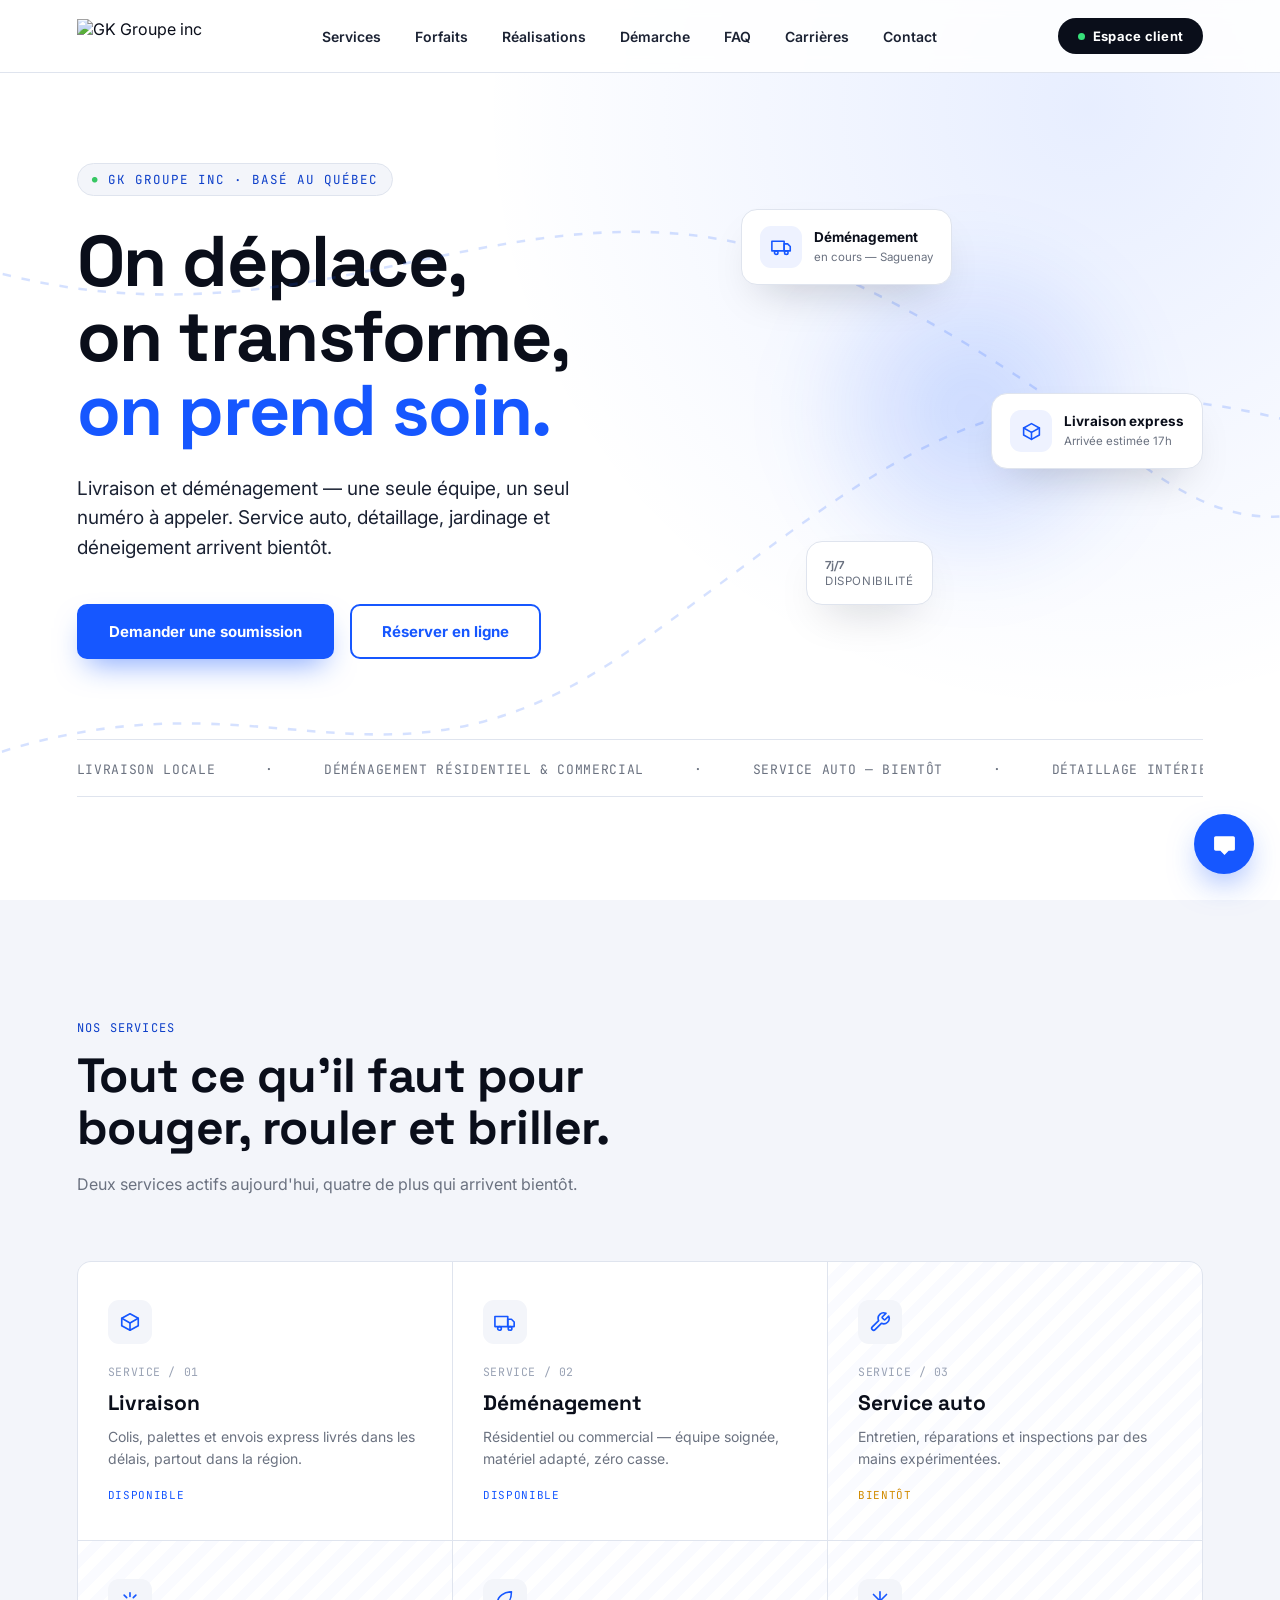
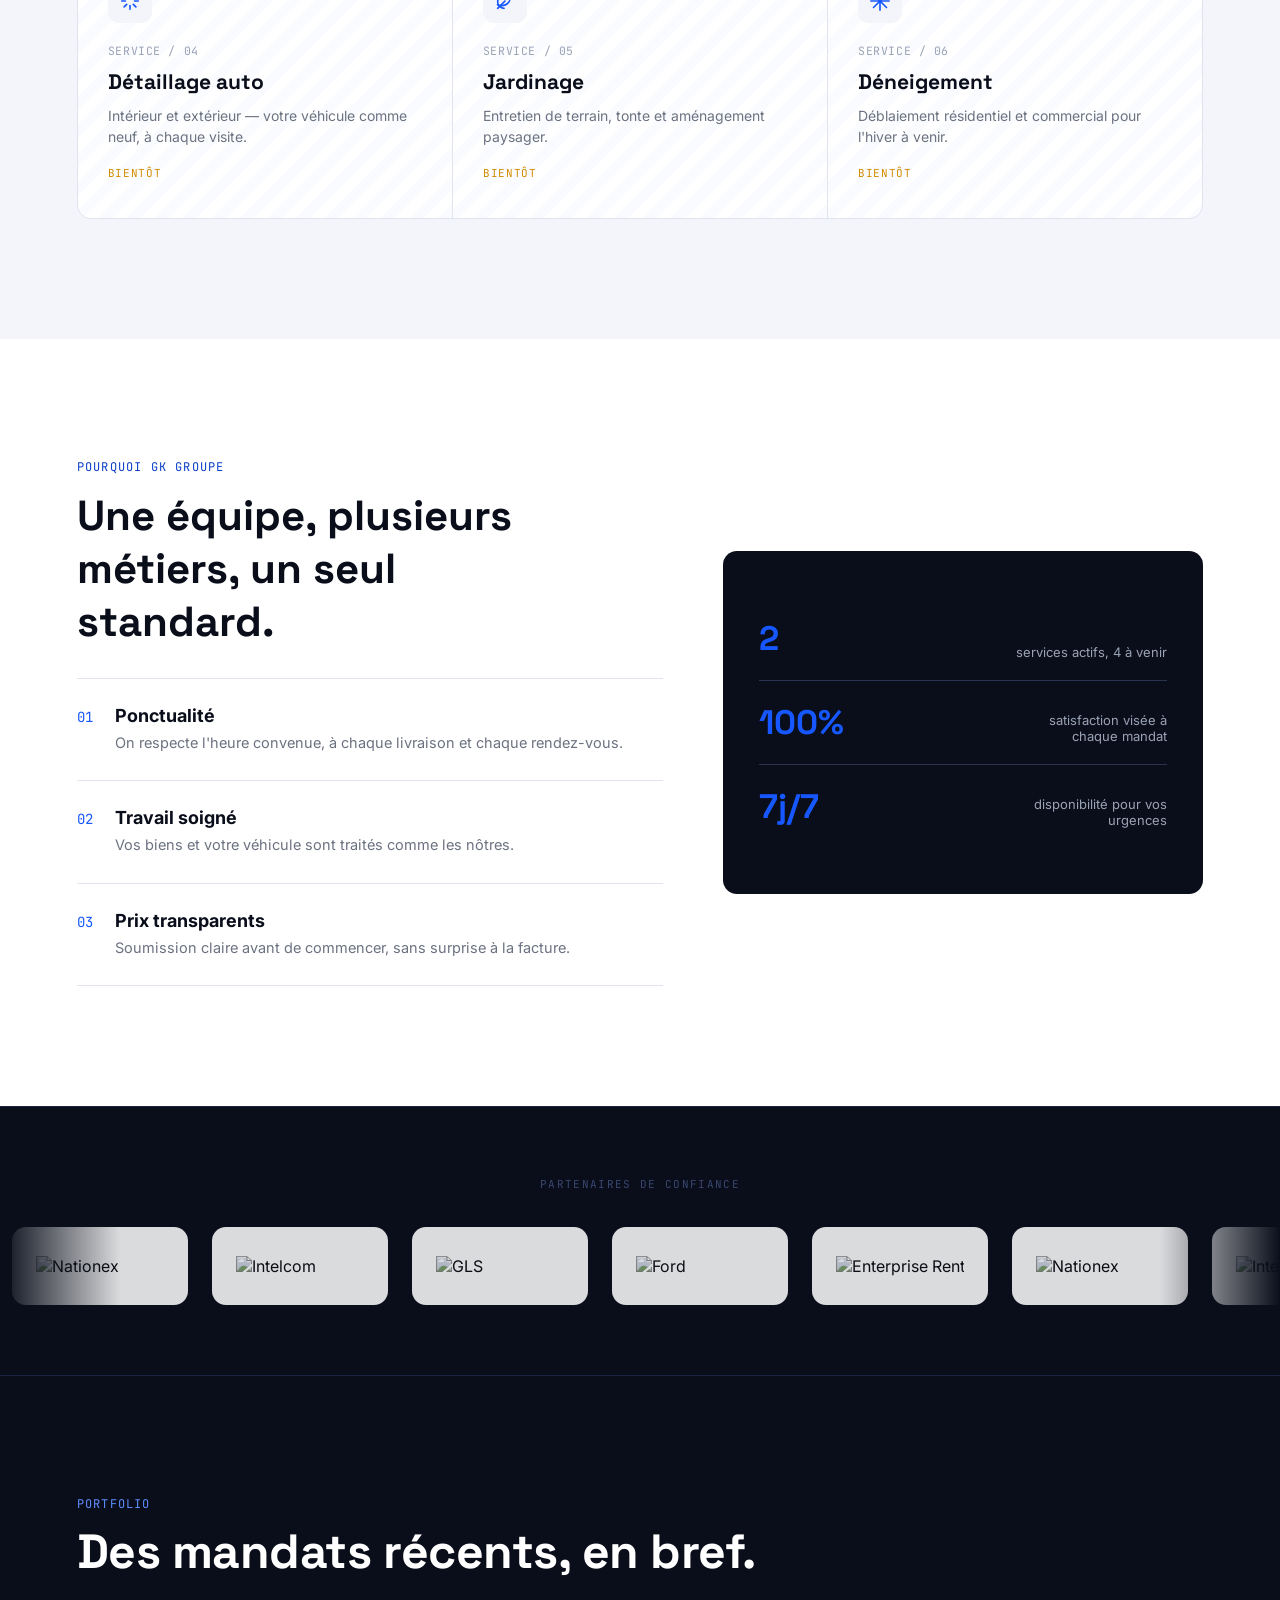
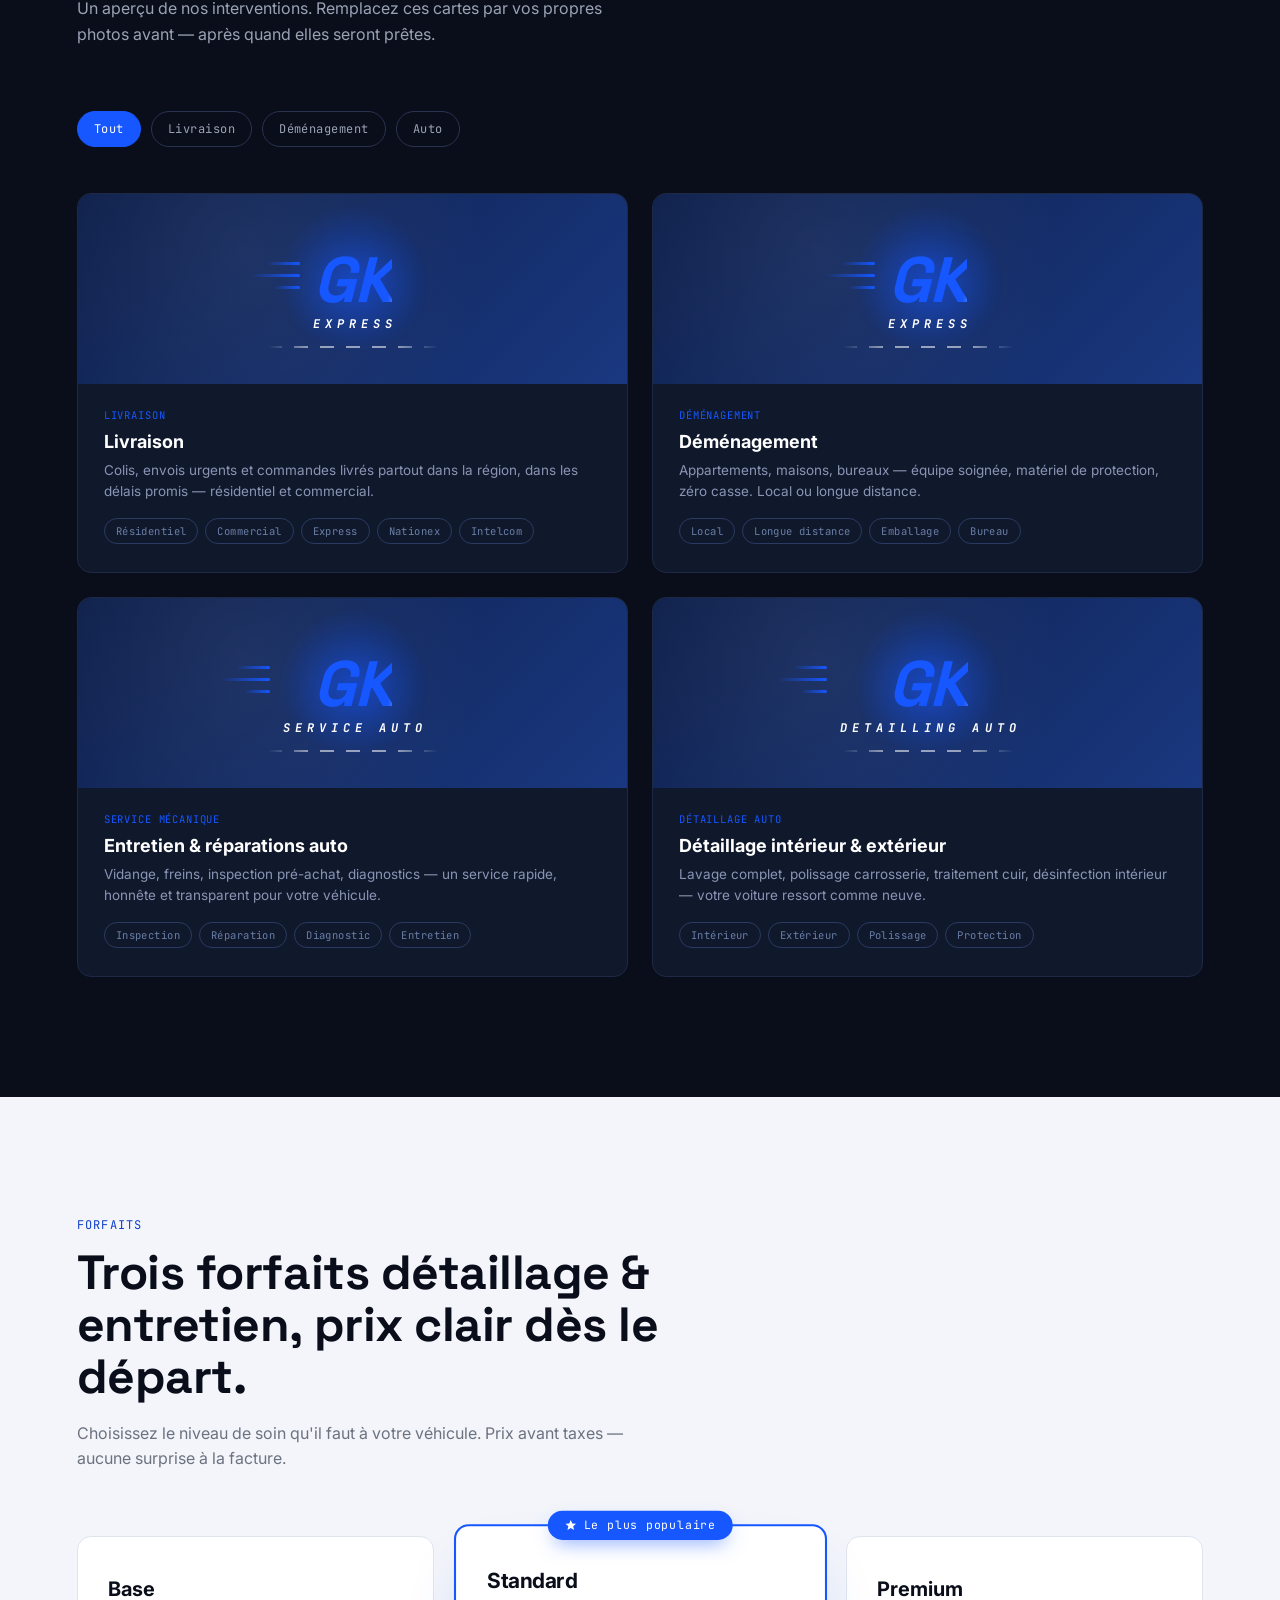
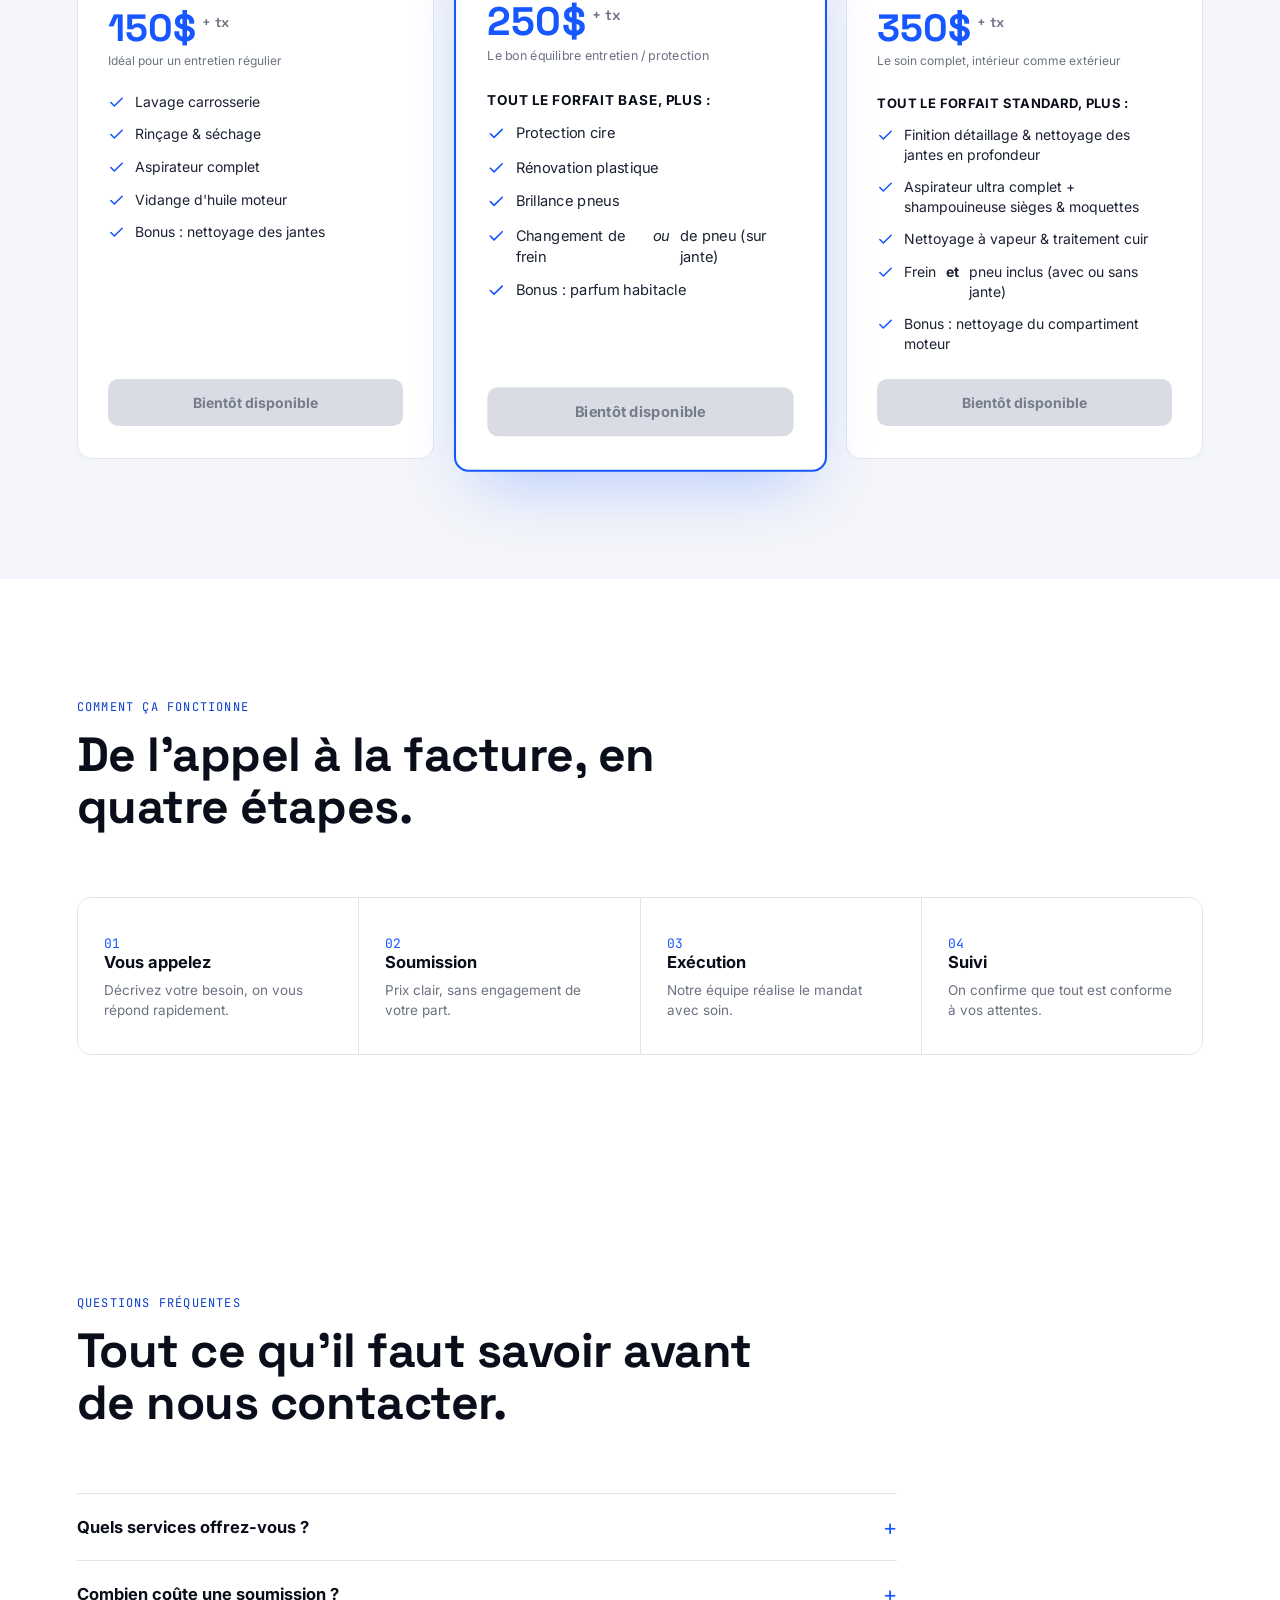
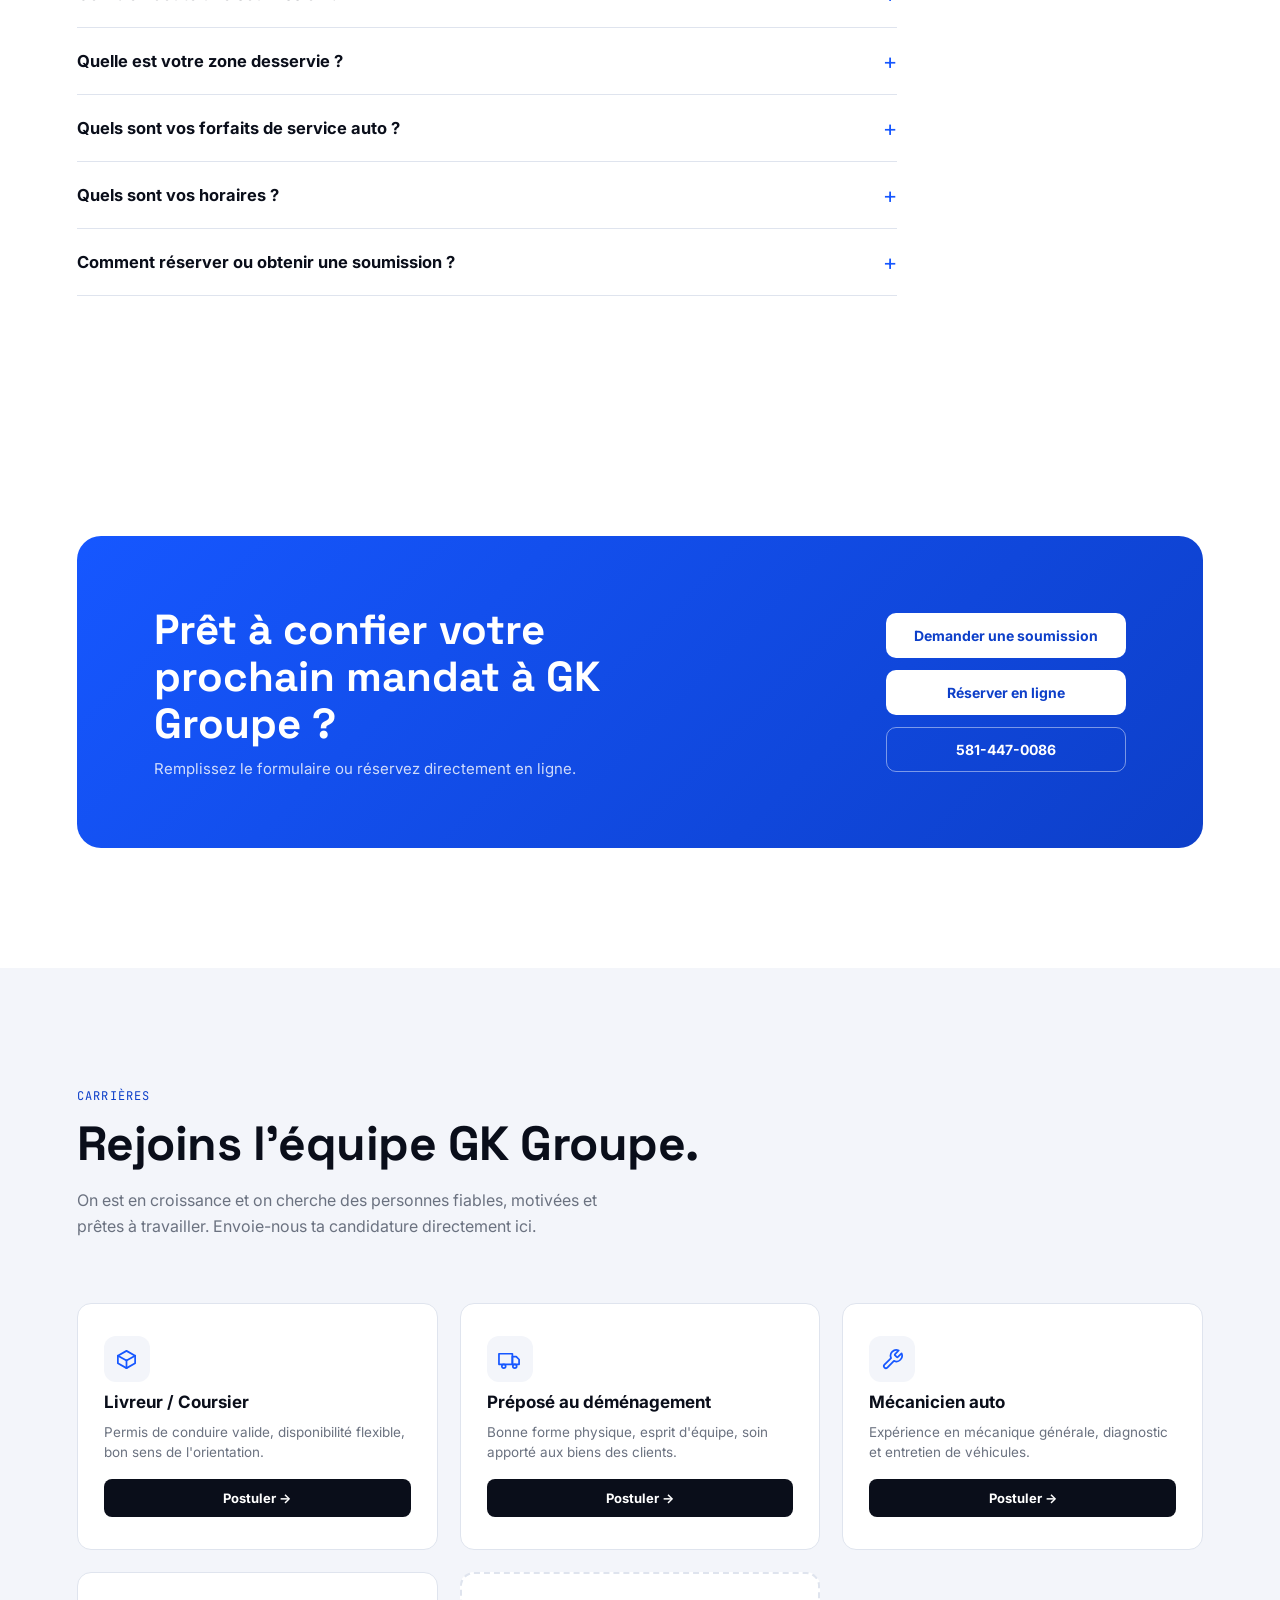
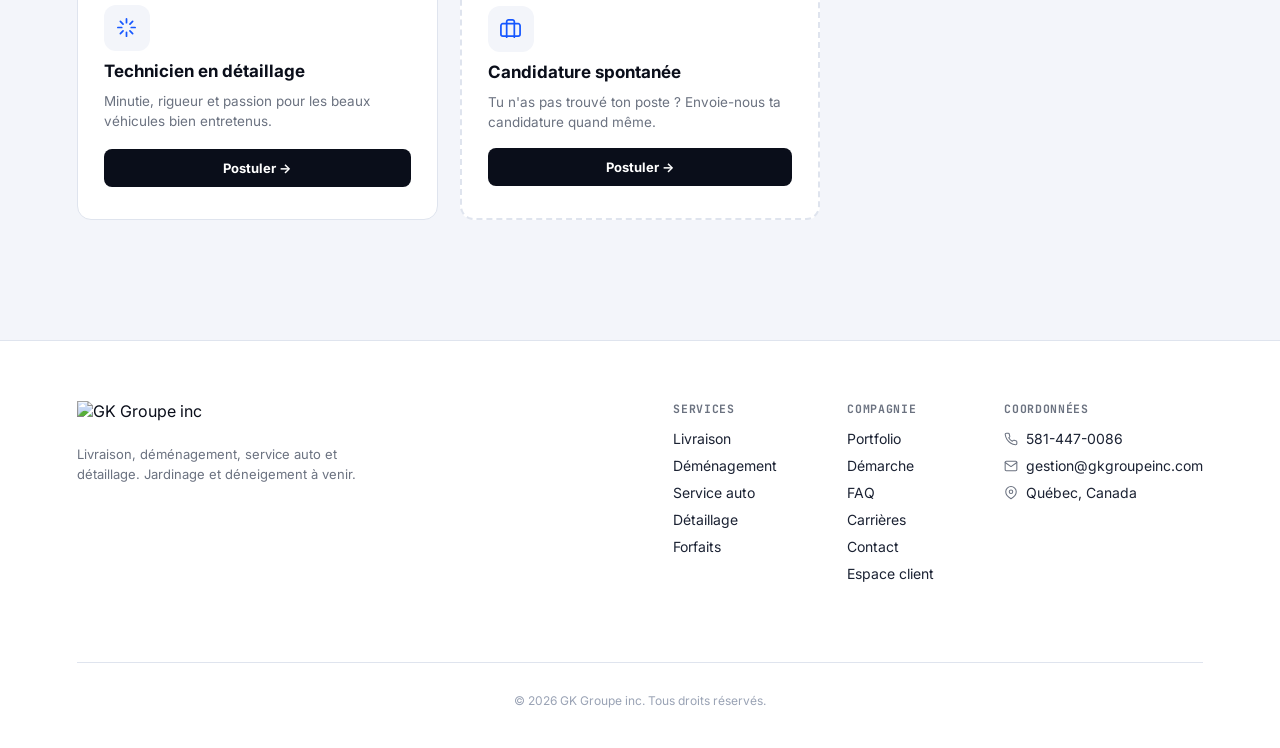
==== index.html @ 04028849 "Ajoute le tableau admin, le choix du véhicule et le bouton Espace client - Admin : liste des réserva" ====
<!DOCTYPE html>
<html lang="fr">
<head>
<meta charset="UTF-8">
<meta name="viewport" content="width=device-width, initial-scale=1.0">

<!-- Google tag (gtag.js) -->
<script async src="https://www.googletagmanager.com/gtag/js?id=G-E97LYHVST7"></script>
<script>
  window.dataLayer = window.dataLayer || [];
  function gtag(){dataLayer.push(arguments);}
  gtag('js', new Date());
  gtag('config', 'G-E97LYHVST7');
</script>

<title>GK GROUPE inc — Livraison · Déménagement · Auto · Jardinage</title>
<meta name="description" content="GK Groupe inc — Livraison, déménagement, service auto et détaillage au Québec. Soumission gratuite, réponse sous 24h.">
<link rel="canonical" href="https://gkgroupeinc.com/">
<link rel="icon" href="favicon-32.png" sizes="32x32" type="image/png">
<link rel="icon" href="favicon-16.png" sizes="16x16" type="image/png">
<link rel="apple-touch-icon" href="apple-touch-icon.png">
<link rel="stylesheet" href="style.css">


<!-- Open Graph / partage sur réseaux sociaux -->
<meta property="og:type" content="website">
<meta property="og:url" content="https://gkgroupeinc.com/">
<meta property="og:locale" content="fr_CA">
<meta property="og:site_name" content="GK Groupe inc">
<meta property="og:title" content="GK Groupe inc — Livraison · Déménagement · Auto · Détaillage">
<meta property="og:description" content="Livraison, déménagement, service auto et détaillage au Québec. Soumission gratuite, réponse sous 24h. Disponible 7j/7.">
<meta property="og:image" content="og-image.png">
<meta property="og:image:width" content="1200">
<meta property="og:image:height" content="630">

<!-- Twitter Card -->
<meta name="twitter:card" content="summary_large_image">
<meta name="twitter:title" content="GK Groupe inc — Livraison · Déménagement · Auto · Détaillage">
<meta name="twitter:description" content="Livraison, déménagement, service auto et détaillage au Québec. Soumission gratuite, réponse sous 24h.">
<meta name="twitter:image" content="og-image.png">

<!-- Données structurées Google (entreprise locale) -->
<script type="application/ld+json">
{
  "@context": "https://schema.org",
  "@type": "LocalBusiness",
  "name": "GK Groupe inc",
  "image": "logo.png",
  "telephone": "+1-581-447-0086",
  "email": "gestion@gkgroupeinc.com",
  "priceRange": "$$",
  "address": {
    "@type": "PostalAddress",
    "addressRegion": "QC",
    "addressCountry": "CA"
  },
  "areaServed": "Saguenay et environs",
  "openingHoursSpecification": [
    {
      "@type": "OpeningHoursSpecification",
      "dayOfWeek": ["Monday","Tuesday","Wednesday","Thursday","Friday","Saturday","Sunday"],
      "opens": "07:00",
      "closes": "20:00",
      "validFrom": "2026-05-01",
      "validThrough": "2026-10-31"
    },
    {
      "@type": "OpeningHoursSpecification",
      "dayOfWeek": ["Monday","Tuesday","Wednesday","Thursday","Friday","Saturday","Sunday"],
      "opens": "08:00",
      "closes": "17:00",
      "validFrom": "2026-11-01",
      "validThrough": "2027-04-30"
    }
  ],
  "sameAs": []
}
</script>
<script type="application/ld+json">
{
  "@context": "https://schema.org",
  "@type": "FAQPage",
  "mainEntity": [
    {
      "@type": "Question",
      "name": "Quels services offrez-vous ?",
      "acceptedAnswer": { "@type": "Answer", "text": "Livraison locale et express, déménagement résidentiel et commercial. Service mécanique auto, détaillage intérieur/extérieur, jardinage et déneigement arrivent bientôt." }
    },
    {
      "@type": "Question",
      "name": "Combien coûte une soumission ?",
      "acceptedAnswer": { "@type": "Answer", "text": "La soumission est 100% gratuite et sans engagement. Réponse avec un prix clair sous 24h." }
    },
    {
      "@type": "Question",
      "name": "Quelle est votre zone desservie ?",
      "acceptedAnswer": { "@type": "Answer", "text": "On dessert principalement le Saguenay et les environs. Pour une destination plus éloignée, contactez GK Groupe directement." }
    },
    {
      "@type": "Question",
      "name": "Quels sont vos forfaits de détaillage ?",
      "acceptedAnswer": { "@type": "Answer", "text": "Trois forfaits : Base à 150$ plus taxes, Standard à 250$ plus taxes, et Premium à 350$ plus taxes." }
    },
    {
      "@type": "Question",
      "name": "Quels sont vos horaires ?",
      "acceptedAnswer": { "@type": "Answer", "text": "GK Groupe est disponible 7 jours sur 7, de 7h à 20h l'été (mai à octobre) et de 8h à 17h l'hiver (novembre à avril)." }
    }
  ]
}
</script>

<link rel="preconnect" href="https://fonts.googleapis.com">
<link href="https://fonts.googleapis.com/css2?family=Space+Grotesk:wght@500;700&family=Inter:wght@400;500;600;700&family=JetBrains+Mono:wght@500&display=swap" rel="stylesheet">
<link rel="stylesheet" href="style.css">
</head>
<body>

<div id="preloader"><img src="logo-white.png" alt="GK Groupe inc"></div>

<header>
  <img src="logo.png" alt="GK Groupe inc" class="logo">
  <nav>
    <a href="#services">Services</a>
    <a href="#packs">Forfaits</a>
    <a href="#portfolio">Réalisations</a>
    <a href="#process">Démarche</a>
    <a href="#faq">FAQ</a>
    <a href="#carrieres">Carrières</a>
    <a href="#contact">Contact</a>
  </nav>
  <a href="espace-client.html" class="call-btn"><span class="dot"></span>Espace client</a>
  <button class="burger" onclick="toggleMobileNav()" aria-label="Ouvrir le menu">
    <svg viewBox="0 0 24 24" fill="none" stroke="currentColor" stroke-width="2" stroke-linecap="round"><path d="M3 6h18M3 12h18M3 18h18"/></svg>
  </button>
</header>

<div class="mobile-nav-overlay" id="mobileNavOverlay">
  <div class="mobile-nav-panel">
    <div class="mobile-nav-top">
      <img src="logo.png" alt="GK Groupe inc">
      <button class="mobile-nav-close" onclick="toggleMobileNav()" aria-label="Fermer le menu">
        <svg viewBox="0 0 24 24" fill="none" stroke="currentColor" stroke-width="2" stroke-linecap="round"><path d="M18 6L6 18M6 6l12 12"/></svg>
      </button>
    </div>
    <nav class="mobile-nav-links">
      <a href="#services" onclick="toggleMobileNav()">Services</a>
      <a href="#packs" onclick="toggleMobileNav()">Forfaits</a>
      <a href="#portfolio" onclick="toggleMobileNav()">Réalisations</a>
      <a href="#process" onclick="toggleMobileNav()">Démarche</a>
      <a href="#faq" onclick="toggleMobileNav()">FAQ</a>
      <a href="#carrieres" onclick="toggleMobileNav()">Carrières</a>
      <a href="#contact" onclick="toggleMobileNav()">Contact</a>
    </nav>
    <a href="espace-client.html" class="call-btn"><span class="dot"></span>Espace client</a>
    <a href="tel:+15814470086" class="btn-ghost"> 581-447-0086</a>
  </div>
</div>

<div class="mobile-cta-bar">
  <a href="tel:+15814470086" class="mcb-btn mcb-call"> Appeler</a>
  <button onclick="openModal('soumission')" class="mcb-btn mcb-quote"> Soumission gratuite</button>
</div>

<section class="hero">
  <div class="route-track">
    <svg viewBox="0 0 1200 700" preserveAspectRatio="none">
      <path class="route-line" d="M -50 600 C 250 500, 350 650, 600 500 S 950 250, 1300 350"/>
      <path class="route-line" style="animation-delay:-8s" d="M -50 200 C 300 300, 500 100, 800 220 S 1100 450, 1300 380"/>
    </svg>
  </div>

  <div class="hero-top">
    <div>
      <span class="eyebrow">GK Groupe inc · Basé au Québec</span>
      <h1>On déplace,<br>on transforme,<br><span class="accent">on prend soin.</span></h1>
      <p class="lede">Livraison et déménagement — une seule équipe, un seul numéro à appeler. Service auto, détaillage, jardinage et déneigement arrivent bientôt.</p>
      <div class="hero-cta">
        <button onclick="openModal('soumission')" class="btn-primary"> Demander une soumission</button>
        <a href="https://app.squareup.com/appointments/book/vewm7vlocnf8td/LKE050Q96VTRC/start" target="_blank" class="btn-primary btn-primary-outline"> Réserver en ligne</a>
      </div>
    </div>

    <div class="hero-visual" aria-hidden="true">
      <div class="hv-blob"></div>
      <div class="hv-card hv-card-1">
        <div class="hv-icon"><svg viewBox="0 0 24 24" fill="none" stroke="currentColor" stroke-width="1.8" stroke-linecap="round" stroke-linejoin="round"><rect x="1" y="6" width="14" height="11"/><path d="M15 9h4l3 3v5h-7z"/><circle cx="6" cy="19" r="2"/><circle cx="17.5" cy="19" r="2"/></svg></div>
        <div><strong>Déménagement</strong><span>en cours — Saguenay</span></div>
      </div>
      <div class="hv-card hv-card-2">
        <div class="hv-icon"><svg viewBox="0 0 24 24" fill="none" stroke="currentColor" stroke-width="1.8" stroke-linecap="round" stroke-linejoin="round"><path d="M21 8l-9-5-9 5v8l9 5 9-5V8z"/><path d="M3 8l9 5 9-5"/><path d="M12 13v8"/></svg></div>
        <div><strong>Livraison express</strong><span>Arrivée estimée 17h</span></div>
      </div>
      <div class="hv-card hv-card-3">
        <span class="hv-num">7j/7</span>
        <span class="hv-lbl">Disponibilité</span>
      </div>
    </div>
  </div>

  <div class="ticker">
    <div class="ticker-track">
      <span>Livraison locale</span><span>·</span><span>Déménagement résidentiel &amp; commercial</span><span>·</span><span>Service auto — bientôt</span><span>·</span><span>Détaillage intérieur / extérieur — bientôt</span><span>·</span><span>Jardinage — bientôt</span><span>·</span><span>Déneigement — bientôt</span><span>·</span>
      <span>Livraison locale</span><span>·</span><span>Déménagement résidentiel &amp; commercial</span><span>·</span><span>Service auto — bientôt</span><span>·</span><span>Détaillage intérieur / extérieur — bientôt</span><span>·</span><span>Jardinage — bientôt</span><span>·</span><span>Déneigement — bientôt</span><span>·</span>
    </div>
  </div>
</section>

<section id="services" class="services">
  <div class="section-head" data-reveal>
    <span class="tag">Nos services</span>
    <h2>Tout ce qu'il faut pour bouger, rouler et briller.</h2>
    <p>Deux services actifs aujourd'hui, quatre de plus qui arrivent bientôt.</p>
  </div>
  <div class="service-grid" data-reveal>
    <div class="ticket">
      <div class="ticket-icon"><svg viewBox="0 0 24 24" fill="none" stroke="currentColor" stroke-width="1.8" stroke-linecap="round" stroke-linejoin="round"><path d="M21 8l-9-5-9 5v8l9 5 9-5V8z"/><path d="M3 8l9 5 9-5"/><path d="M12 13v8"/></svg></div>
      <span class="ticket-id">SERVICE / 01</span>
      <h3>Livraison</h3>
      <p>Colis, palettes et envois express livrés dans les délais, partout dans la région.</p>
      <span class="badge">Disponible</span>
    </div>
    <div class="ticket">
      <div class="ticket-icon"><svg viewBox="0 0 24 24" fill="none" stroke="currentColor" stroke-width="1.8" stroke-linecap="round" stroke-linejoin="round"><rect x="1" y="6" width="14" height="11"/><path d="M15 9h4l3 3v5h-7z"/><circle cx="6" cy="19" r="2"/><circle cx="17.5" cy="19" r="2"/></svg></div>
      <span class="ticket-id">SERVICE / 02</span>
      <h3>Déménagement</h3>
      <p>Résidentiel ou commercial — équipe soignée, matériel adapté, zéro casse.</p>
      <span class="badge">Disponible</span>
    </div>
    <div class="ticket soon">
      <div class="ticket-icon"><svg viewBox="0 0 24 24" fill="none" stroke="currentColor" stroke-width="1.8" stroke-linecap="round" stroke-linejoin="round"><path d="M14.7 6.3a1 1 0 0 0 0 1.4l1.6 1.6a1 1 0 0 0 1.4 0l3.77-3.77a6 6 0 0 1-7.94 7.94l-6.91 6.91a2.12 2.12 0 0 1-3-3l6.91-6.91a6 6 0 0 1 7.94-7.94l-3.76 3.76z"/></svg></div>
      <span class="ticket-id">SERVICE / 03</span>
      <h3>Service auto</h3>
      <p>Entretien, réparations et inspections par des mains expérimentées.</p>
      <span class="badge">Bientôt</span>
    </div>
    <div class="ticket soon">
      <div class="ticket-icon"><svg viewBox="0 0 24 24" fill="none" stroke="currentColor" stroke-width="1.8" stroke-linecap="round" stroke-linejoin="round"><path d="M12 3v4M12 17v4M3 12h4M17 12h4M5.6 5.6l2.8 2.8M15.6 15.6l2.8 2.8M18.4 5.6l-2.8 2.8M8.4 15.6l-2.8 2.8"/></svg></div>
      <span class="ticket-id">SERVICE / 04</span>
      <h3>Détaillage auto</h3>
      <p>Intérieur et extérieur — votre véhicule comme neuf, à chaque visite.</p>
      <span class="badge">Bientôt</span>
    </div>
    <div class="ticket soon">
      <div class="ticket-icon"><svg viewBox="0 0 24 24" fill="none" stroke="currentColor" stroke-width="1.8" stroke-linecap="round" stroke-linejoin="round"><path d="M11 20A7 7 0 0 1 4 13c0-6 7-11 15-11 0 8-3 15-11 15-1.5 0-3-.3-4.2-1"/><path d="M4 20L12 12"/></svg></div>
      <span class="ticket-id">SERVICE / 05</span>
      <h3>Jardinage</h3>
      <p>Entretien de terrain, tonte et aménagement paysager.</p>
      <span class="badge">Bientôt</span>
    </div>
    <div class="ticket soon">
      <div class="ticket-icon"><svg viewBox="0 0 24 24" fill="none" stroke="currentColor" stroke-width="1.8" stroke-linecap="round" stroke-linejoin="round"><path d="M12 2v20M4.9 4.9l14.2 14.2M2 12h20M4.9 19.1l14.2-14.2"/></svg></div>
      <span class="ticket-id">SERVICE / 06</span>
      <h3>Déneigement</h3>
      <p>Déblaiement résidentiel et commercial pour l'hiver à venir.</p>
      <span class="badge">Bientôt</span>
    </div>
  </div>
</section>

<section class="why">
  <div data-reveal>
    <span class="tag">Pourquoi GK Groupe</span>
    <h2 style="font-size:clamp(28px,3.6vw,42px);font-weight:700;margin-bottom:30px;max-width:480px;">Une équipe, plusieurs métiers, un seul standard.</h2>
    <div class="why-list">
      <div class="why-item">
        <span class="num">01</span>
        <div><h4>Ponctualité</h4><p>On respecte l'heure convenue, à chaque livraison et chaque rendez-vous.</p></div>
      </div>
      <div class="why-item">
        <span class="num">02</span>
        <div><h4>Travail soigné</h4><p>Vos biens et votre véhicule sont traités comme les nôtres.</p></div>
      </div>
      <div class="why-item">
        <span class="num">03</span>
        <div><h4>Prix transparents</h4><p>Soumission claire avant de commencer, sans surprise à la facture.</p></div>
      </div>
    </div>
  </div>
  <div class="stat-card" data-reveal>
    <div class="row"><span class="val">2</span><span class="lbl">services actifs, 4 à venir</span></div>
    <div class="row"><span class="val">100%</span><span class="lbl">satisfaction visée à chaque mandat</span></div>
    <div class="row"><span class="val">7j/7</span><span class="lbl">disponibilité pour vos urgences</span></div>
  </div>
</section>

<div class="partners">
  <p class="partners-label">Partenaires de confiance</p>
  <div class="logo-track-wrap">
    <div class="logo-track">
      <div class="partner-logo"><img src="nationex-logo.png" alt="Nationex"></div>
      <div class="partner-logo"><img src="intelcom.png" alt="Intelcom"></div>
      <div class="partner-logo"><img src="GLS.png" alt="GLS"></div>
      <div class="partner-logo"><img src="logo ford.png" alt="Ford"></div>
      <div class="partner-logo"><img src="Enterprise-Rent-A-Car-Logo.png" alt="Enterprise Rent-A-Car"></div>
      <!-- duplicate for seamless loop -->
      <div class="partner-logo"><img src="nationex-logo.png" alt="Nationex"></div>
      <div class="partner-logo"><img src="intelcom.png" alt="Intelcom"></div>
      <div class="partner-logo"><img src="GLS.png" alt="GLS"></div>
      <div class="partner-logo"><img src="logo ford.png" alt="Ford"></div>
      <div class="partner-logo"><img src="Enterprise-Rent-A-Car-Logo.png" alt="Enterprise Rent-A-Car"></div>
    </div>
  </div>
</div>

<section id="portfolio" class="portfolio">
  <div class="section-head" data-reveal>
    <span class="tag">Portfolio</span>
    <h2>Des mandats récents, en bref.</h2>
    <p>Un aperçu de nos interventions. Remplacez ces cartes par vos propres photos avant — après quand elles seront prêtes.</p>
  </div>
  <div class="filters" data-reveal>
    <button class="filter-btn active">Tout</button>
    <button class="filter-btn">Livraison</button>
    <button class="filter-btn">Déménagement</button>
    <button class="filter-btn">Auto</button>
  </div>
  <div class="work-grid" data-reveal>

    <div class="work-card">
      <div class="work-visual delivery-bg">
        <div class="gkx-logo" role="img" aria-label="GK Express">
          <span class="gkx-lines" aria-hidden="true"><i></i><i></i><i></i></span>
          <span class="gkx-gk">GK</span>
          <span class="gkx-express">Express</span>
        </div>
      </div>
      <div class="work-info">
        <span class="cat">Livraison</span>
        <h4>Livraison</h4>
        <p>Colis, envois urgents et commandes livrés partout dans la région, dans les délais promis — résidentiel et commercial.</p>
        <ul class="work-tags"><li>Résidentiel</li><li>Commercial</li><li>Express</li><li>Nationex</li><li>Intelcom</li></ul>
      </div>
    </div>

    <div class="work-card">
      <div class="work-visual moving-bg">
        <div class="gkx-logo" role="img" aria-label="GK Express">
          <span class="gkx-lines" aria-hidden="true"><i></i><i></i><i></i></span>
          <span class="gkx-gk">GK</span>
          <span class="gkx-express">Express</span>
        </div>
      </div>
      <div class="work-info">
        <span class="cat">Déménagement</span>
        <h4>Déménagement</h4>
        <p>Appartements, maisons, bureaux — équipe soignée, matériel de protection, zéro casse. Local ou longue distance.</p>
        <ul class="work-tags"><li>Local</li><li>Longue distance</li><li>Emballage</li><li>Bureau</li></ul>
      </div>
    </div>

    <div class="work-card">
      <div class="work-visual mec-bg">
        <div class="gkx-logo" role="img" aria-label="GK Service Auto">
          <span class="gkx-lines" aria-hidden="true"><i></i><i></i><i></i></span>
          <span class="gkx-gk">GK</span>
          <span class="gkx-express">Service Auto</span>
        </div>
      </div>
      <div class="work-info">
        <span class="cat">Service mécanique</span>
        <h4>Entretien &amp; réparations auto</h4>
        <p>Vidange, freins, inspection pré-achat, diagnostics — un service rapide, honnête et transparent pour votre véhicule.</p>
        <ul class="work-tags"><li>Inspection</li><li>Réparation</li><li>Diagnostic</li><li>Entretien</li></ul>
      </div>
    </div>

    <div class="work-card">
      <div class="work-visual detail-bg">
        <div class="gkx-logo" role="img" aria-label="GK Detailling Auto">
          <span class="gkx-lines" aria-hidden="true"><i></i><i></i><i></i></span>
          <span class="gkx-gk">GK</span>
          <span class="gkx-express">Detailling Auto</span>
        </div>
      </div>
      <div class="work-info">
        <span class="cat">Détaillage auto</span>
        <h4>Détaillage intérieur &amp; extérieur</h4>
        <p>Lavage complet, polissage carrosserie, traitement cuir, désinfection intérieur — votre voiture ressort comme neuve.</p>
        <ul class="work-tags"><li>Intérieur</li><li>Extérieur</li><li>Polissage</li><li>Protection</li></ul>
      </div>
    </div>

  </div>
</section>

<section id="packs" class="packs">
  <div class="section-head" data-reveal>
    <span class="tag">Forfaits</span>
    <h2>Trois forfaits détaillage &amp; entretien, prix clair dès le départ.</h2>
    <p>Choisissez le niveau de soin qu'il faut à votre véhicule. Prix avant taxes — aucune surprise à la facture.</p>
  </div>
  <div class="pack-grid" data-reveal>

    <div class="pack-card">
      <span class="pack-name">Base</span>
      <div class="pack-price">150$<sup>+ tx</sup></div>
      <p class="pack-tax">Idéal pour un entretien régulier</p>
      <ul class="pack-list">
        <li><svg viewBox="0 0 24 24" fill="none" stroke="currentColor" stroke-width="2.2" stroke-linecap="round" stroke-linejoin="round"><path d="M20 6L9 17l-5-5"/></svg>Lavage carrosserie</li>
        <li><svg viewBox="0 0 24 24" fill="none" stroke="currentColor" stroke-width="2.2" stroke-linecap="round" stroke-linejoin="round"><path d="M20 6L9 17l-5-5"/></svg>Rinçage &amp; séchage</li>
        <li><svg viewBox="0 0 24 24" fill="none" stroke="currentColor" stroke-width="2.2" stroke-linecap="round" stroke-linejoin="round"><path d="M20 6L9 17l-5-5"/></svg>Aspirateur complet</li>
        <li><svg viewBox="0 0 24 24" fill="none" stroke="currentColor" stroke-width="2.2" stroke-linecap="round" stroke-linejoin="round"><path d="M20 6L9 17l-5-5"/></svg>Vidange d'huile moteur</li>
        <li><svg viewBox="0 0 24 24" fill="none" stroke="currentColor" stroke-width="2.2" stroke-linecap="round" stroke-linejoin="round"><path d="M20 6L9 17l-5-5"/></svg>Bonus : nettoyage des jantes</li>
      </ul>
      <span class="pack-btn disabled" aria-disabled="true">Bientôt disponible</span>
    </div>

    <div class="pack-card featured">
      <span class="pack-badge"><svg viewBox="0 0 24 24" fill="currentColor"><path d="M12 2l2.9 6.6 7.1.6-5.4 4.7 1.7 7-6.3-3.9-6.3 3.9 1.7-7L2 9.2l7.1-.6z"/></svg>Le plus populaire</span>
      <span class="pack-name">Standard</span>
      <div class="pack-price">250$<sup>+ tx</sup></div>
      <p class="pack-tax">Le bon équilibre entretien / protection</p>
      <ul class="pack-list">
        <li class="plus-label">Tout le forfait Base, plus :</li>
        <li><svg viewBox="0 0 24 24" fill="none" stroke="currentColor" stroke-width="2.2" stroke-linecap="round" stroke-linejoin="round"><path d="M20 6L9 17l-5-5"/></svg>Protection cire</li>
        <li><svg viewBox="0 0 24 24" fill="none" stroke="currentColor" stroke-width="2.2" stroke-linecap="round" stroke-linejoin="round"><path d="M20 6L9 17l-5-5"/></svg>Rénovation plastique</li>
        <li><svg viewBox="0 0 24 24" fill="none" stroke="currentColor" stroke-width="2.2" stroke-linecap="round" stroke-linejoin="round"><path d="M20 6L9 17l-5-5"/></svg>Brillance pneus</li>
        <li><svg viewBox="0 0 24 24" fill="none" stroke="currentColor" stroke-width="2.2" stroke-linecap="round" stroke-linejoin="round"><path d="M20 6L9 17l-5-5"/></svg>Changement de frein <em>ou</em> de pneu (sur jante)</li>
        <li><svg viewBox="0 0 24 24" fill="none" stroke="currentColor" stroke-width="2.2" stroke-linecap="round" stroke-linejoin="round"><path d="M20 6L9 17l-5-5"/></svg>Bonus : parfum habitacle</li>
      </ul>
      <span class="pack-btn disabled" aria-disabled="true">Bientôt disponible</span>
    </div>

    <div class="pack-card">
      <span class="pack-name">Premium</span>
      <div class="pack-price">350$<sup>+ tx</sup></div>
      <p class="pack-tax">Le soin complet, intérieur comme extérieur</p>
      <ul class="pack-list">
        <li class="plus-label">Tout le forfait Standard, plus :</li>
        <li><svg viewBox="0 0 24 24" fill="none" stroke="currentColor" stroke-width="2.2" stroke-linecap="round" stroke-linejoin="round"><path d="M20 6L9 17l-5-5"/></svg>Finition détaillage &amp; nettoyage des jantes en profondeur</li>
        <li><svg viewBox="0 0 24 24" fill="none" stroke="currentColor" stroke-width="2.2" stroke-linecap="round" stroke-linejoin="round"><path d="M20 6L9 17l-5-5"/></svg>Aspirateur ultra complet + shampouineuse sièges &amp; moquettes</li>
        <li><svg viewBox="0 0 24 24" fill="none" stroke="currentColor" stroke-width="2.2" stroke-linecap="round" stroke-linejoin="round"><path d="M20 6L9 17l-5-5"/></svg>Nettoyage à vapeur &amp; traitement cuir</li>
        <li><svg viewBox="0 0 24 24" fill="none" stroke="currentColor" stroke-width="2.2" stroke-linecap="round" stroke-linejoin="round"><path d="M20 6L9 17l-5-5"/></svg>Frein <b>et</b> pneu inclus (avec ou sans jante)</li>
        <li><svg viewBox="0 0 24 24" fill="none" stroke="currentColor" stroke-width="2.2" stroke-linecap="round" stroke-linejoin="round"><path d="M20 6L9 17l-5-5"/></svg>Bonus : nettoyage du compartiment moteur</li>
      </ul>
      <span class="pack-btn disabled" aria-disabled="true">Bientôt disponible</span>
    </div>

  </div>
</section>

<section id="process">
  <div class="section-head" data-reveal>
    <span class="tag">Comment ça fonctionne</span>
    <h2>De l'appel à la facture, en quatre étapes.</h2>
  </div>
  <div class="process-row" data-reveal>
    <div class="proc"><span class="pn">01</span><h4>Vous appelez</h4><p>Décrivez votre besoin, on vous répond rapidement.</p></div>
    <div class="proc"><span class="pn">02</span><h4>Soumission</h4><p>Prix clair, sans engagement de votre part.</p></div>
    <div class="proc"><span class="pn">03</span><h4>Exécution</h4><p>Notre équipe réalise le mandat avec soin.</p></div>
    <div class="proc"><span class="pn">04</span><h4>Suivi</h4><p>On confirme que tout est conforme à vos attentes.</p></div>
  </div>
</section>

<section id="faq">
  <div class="section-head" data-reveal>
    <span class="tag">Questions fréquentes</span>
    <h2>Tout ce qu'il faut savoir avant de nous contacter.</h2>
  </div>
  <div class="faq-list" data-reveal>
    <details class="faq-item">
      <summary>Quels services offrez-vous ?<span class="faq-plus">+</span></summary>
      <p>Livraison locale &amp; express, déménagement résidentiel &amp; commercial. Service mécanique auto, détaillage intérieur/extérieur, jardinage et déneigement arrivent bientôt.</p>
    </details>
    <details class="faq-item">
      <summary>Combien coûte une soumission ?<span class="faq-plus">+</span></summary>
      <p>La soumission est 100% gratuite et sans engagement. Remplissez notre formulaire ou appelez-nous, on vous répond avec un prix clair sous 24h.</p>
    </details>
    <details class="faq-item">
      <summary>Quelle est votre zone desservie ?<span class="faq-plus">+</span></summary>
      <p>On dessert principalement le Saguenay et les environs. Pour une destination plus éloignée, contactez-nous — on regarde au cas par cas.</p>
    </details>
    <details class="faq-item">
      <summary>Quels sont vos forfaits de service auto ?<span class="faq-plus">+</span></summary>
      <p>Trois forfaits : Base (120$ + tx), Standard (220$ + tx, le plus populaire) et Premium (320$ + tx). Détails complets dans la section <a href="#packs">Forfaits</a>.</p>
    </details>
    <details class="faq-item">
      <summary>Quels sont vos horaires ?<span class="faq-plus">+</span></summary>
      <p>On est disponibles 7 jours sur 7, de 7h à 20h l'été (mai à octobre) et de 8h à 17h l'hiver (novembre à avril). Pour une urgence en dehors des heures normales, écrivez-nous directement sur WhatsApp.</p>
    </details>
    <details class="faq-item">
      <summary>Comment réserver ou obtenir une soumission ?<span class="faq-plus">+</span></summary>
      <p>Trois façons : remplissez notre formulaire de soumission, réservez un rendez-vous en ligne, ou appelez-nous directement au 581-447-0086.</p>
    </details>
  </div>
</section>

<section id="contact">
  <div class="cta-block" data-reveal>
    <div>
      <h2>Prêt à confier votre prochain mandat à GK Groupe ?</h2>
      <p style="opacity:.8;margin-top:12px;font-size:15px;">Remplissez le formulaire ou réservez directement en ligne.</p>
    </div>
    <div class="contact-btns">
      <button onclick="openModal('soumission')" class="btn-white"> Demander une soumission</button>
      <a href="https://app.squareup.com/appointments/book/vewm7vlocnf8td/LKE050Q96VTRC/start" target="_blank" class="btn-white"> Réserver en ligne</a>
      <a href="tel:+15814470086" class="btn-white-outline"> 581-447-0086</a>
    </div>
  </div>
</section>

<!-- ========== CARRIÈRES ========== -->
<section id="carrieres" style="background:var(--paper);">
  <div class="section-head" data-reveal>
    <span class="tag">Carrières</span>
    <h2>Rejoins l'équipe GK Groupe.</h2>
    <p>On est en croissance et on cherche des personnes fiables, motivées et prêtes à travailler. Envoie-nous ta candidature directement ici.</p>
  </div>
  <div class="career-grid" data-reveal>
    <div class="job-card">
      <div class="job-icon"><svg viewBox="0 0 24 24" fill="none" stroke="currentColor" stroke-width="1.8" stroke-linecap="round" stroke-linejoin="round"><path d="M21 8l-9-5-9 5v8l9 5 9-5V8z"/><path d="M3 8l9 5 9-5"/><path d="M12 13v8"/></svg></div>
      <h4>Livreur / Coursier</h4>
      <p>Permis de conduire valide, disponibilité flexible, bon sens de l'orientation.</p>
      <button onclick="openModal('carriere','Livreur / Coursier')" class="job-btn">Postuler →</button>
    </div>
    <div class="job-card">
      <div class="job-icon"><svg viewBox="0 0 24 24" fill="none" stroke="currentColor" stroke-width="1.8" stroke-linecap="round" stroke-linejoin="round"><rect x="1" y="6" width="14" height="11"/><path d="M15 9h4l3 3v5h-7z"/><circle cx="6" cy="19" r="2"/><circle cx="17.5" cy="19" r="2"/></svg></div>
      <h4>Préposé au déménagement</h4>
      <p>Bonne forme physique, esprit d'équipe, soin apporté aux biens des clients.</p>
      <button onclick="openModal('carriere','Préposé au déménagement')" class="job-btn">Postuler →</button>
    </div>
    <div class="job-card">
      <div class="job-icon"><svg viewBox="0 0 24 24" fill="none" stroke="currentColor" stroke-width="1.8" stroke-linecap="round" stroke-linejoin="round"><path d="M14.7 6.3a1 1 0 0 0 0 1.4l1.6 1.6a1 1 0 0 0 1.4 0l3.77-3.77a6 6 0 0 1-7.94 7.94l-6.91 6.91a2.12 2.12 0 0 1-3-3l6.91-6.91a6 6 0 0 1 7.94-7.94l-3.76 3.76z"/></svg></div>
      <h4>Mécanicien auto</h4>
      <p>Expérience en mécanique générale, diagnostic et entretien de véhicules.</p>
      <button onclick="openModal('carriere','Mécanicien auto')" class="job-btn">Postuler →</button>
    </div>
    <div class="job-card">
      <div class="job-icon"><svg viewBox="0 0 24 24" fill="none" stroke="currentColor" stroke-width="1.8" stroke-linecap="round" stroke-linejoin="round"><path d="M12 3v4M12 17v4M3 12h4M17 12h4M5.6 5.6l2.8 2.8M15.6 15.6l2.8 2.8M18.4 5.6l-2.8 2.8M8.4 15.6l-2.8 2.8"/></svg></div>
      <h4>Technicien en détaillage</h4>
      <p>Minutie, rigueur et passion pour les beaux véhicules bien entretenus.</p>
      <button onclick="openModal('carriere','Technicien en détaillage')" class="job-btn">Postuler →</button>
    </div>
    <div class="job-card open-app">
      <div class="job-icon"><svg viewBox="0 0 24 24" fill="none" stroke="currentColor" stroke-width="1.8" stroke-linecap="round" stroke-linejoin="round"><path d="M20 7H4a2 2 0 0 0-2 2v9a2 2 0 0 0 2 2h16a2 2 0 0 0 2-2V9a2 2 0 0 0-2-2z"/><path d="M16 21V5a2 2 0 0 0-2-2h-4a2 2 0 0 0-2 2v16"/></svg></div>
      <h4>Candidature spontanée</h4>
      <p>Tu n'as pas trouvé ton poste ? Envoie-nous ta candidature quand même.</p>
      <button onclick="openModal('carriere','Candidature spontanée')" class="job-btn">Postuler →</button>
    </div>
  </div>
</section>


<footer>
  <div>
    <img src="logo.png" alt="GK Groupe inc" class="logo">
    <p>Livraison, déménagement, service auto et détaillage. Jardinage et déneigement à venir.</p>
  </div>
  <div class="foot-cols">
    <div>
      <h5>Services</h5>
      <a href="#services">Livraison</a>
      <a href="#services">Déménagement</a>
      <a href="#services">Service auto</a>
      <a href="#services">Détaillage</a>
      <a href="#packs">Forfaits</a>
    </div>
    <div>
      <h5>Compagnie</h5>
      <a href="#portfolio">Portfolio</a>
      <a href="#process">Démarche</a>
      <a href="#faq">FAQ</a>
      <a href="#carrieres">Carrières</a>
      <a href="#contact">Contact</a>
      <a href="espace-client.html">Espace client</a>
    </div>
    <div>
      <h5>Coordonnées</h5>
      <span><svg viewBox="0 0 24 24" fill="none" stroke="currentColor" stroke-width="1.8" stroke-linecap="round" stroke-linejoin="round"><path d="M22 16.9v3a2 2 0 0 1-2.2 2 19.8 19.8 0 0 1-8.6-3.1 19.5 19.5 0 0 1-6-6A19.8 19.8 0 0 1 2.1 4.2 2 2 0 0 1 4.1 2h3a2 2 0 0 1 2 1.7c.1 1 .3 2 .7 2.9a2 2 0 0 1-.4 2.1L8.1 9.9a16 16 0 0 0 6 6l1.2-1.2a2 2 0 0 1 2.1-.4c.9.4 1.9.6 2.9.7a2 2 0 0 1 1.7 2z"/></svg>581-447-0086</span>
      <span><svg viewBox="0 0 24 24" fill="none" stroke="currentColor" stroke-width="1.8" stroke-linecap="round" stroke-linejoin="round"><rect x="2" y="4" width="20" height="16" rx="2"/><path d="M22 6l-10 7L2 6"/></svg>gestion@gkgroupeinc.com</span>
      <span><svg viewBox="0 0 24 24" fill="none" stroke="currentColor" stroke-width="1.8" stroke-linecap="round" stroke-linejoin="round"><path d="M21 10c0 7-9 12-9 12s-9-5-9-12a9 9 0 0 1 18 0z"/><circle cx="12" cy="10" r="3"/></svg>Québec, Canada</span>
    </div>
  </div>
  <div class="foot-bottom">© 2026 GK Groupe inc. Tous droits réservés.</div>
</footer>

<!-- ========== CHATBOT ========== -->
<button id="chatbot-btn" onclick="toggleChat()" title="Clavarder avec nous">
  <svg viewBox="0 0 24 24" fill="white"><path d="M20.4 4H3.6C2.7 4 2 4.7 2 5.6v10.8C2 17.3 2.7 18 3.6 18H8l4 4 4-4h4.4c.9 0 1.6-.7 1.6-1.6V5.6C22 4.7 21.3 4 20.4 4z"/></svg>
</button>

<div id="chatbot-bubble">
  <div class="chat-head">
    <div class="av">🤖</div>
    <div class="info">
      <div class="name">GK Groupe inc</div>
      <div class="status">En ligne maintenant</div>
    </div>
    <button onclick="toggleChat()" style="margin-left:auto;background:none;border:none;color:rgba(255,255,255,.65);font-size:20px;cursor:pointer;">✕</button>
  </div>
  <div class="chat-body" id="chat-body"></div>
  <div class="chat-choices" id="chat-choices"></div>
</div>

<!-- ══ MODAL SOUMISSION ══ -->
<div class="modal-overlay" id="modal-soumission">
  <div class="modal-box">
    <button class="modal-close" onclick="closeModal('soumission')">✕</button>
    <h3> Demande de soumission</h3>
    <p class="msub">Remplissez le formulaire — nous vous répondons dans les 24h.</p>
    <form id="form-soumission" action="https://api.web3forms.com/submit" method="POST" enctype="multipart/form-data">
      <input type="hidden" name="access_key" value="7e12bb33-bec8-47ed-9c49-5411d79c59ed">
      <input type="hidden" name="subject" value="Nouvelle demande de soumission — GK Groupe inc">
      <input type="hidden" name="from_name" value="Site GK Groupe inc">
      <input type="checkbox" name="botcheck" style="display:none">
      <div class="frow">
        <div class="fg"><label>Prénom *</label><input name="prenom" required placeholder="Jean"></div>
        <div class="fg"><label>Nom *</label><input name="nom" required placeholder="Tremblay"></div>
      </div>
      <div class="frow">
        <div class="fg"><label>Téléphone *</label><input name="telephone" type="tel" required placeholder="514 000-0000"></div>
        <div class="fg"><label>Courriel *</label><input name="courriel" type="email" required placeholder="vous@exemple.com"></div>
      </div>
      <div class="fg">
        <label>Service demandé *</label>
        <select name="service" required>
          <option value="">— Choisir un service —</option>
          <option>📦 Livraison</option>
          <option>🚚 Déménagement</option>
          <option>🔧 Service mécanique (bientôt)</option>
          <option>✨ Détaillage auto (bientôt)</option>
          <option>🌱 Jardinage (bientôt)</option>
          <option>❄️ Déneigement (bientôt)</option>
        </select>
      </div>
      <div id="s-vehicule" hidden></div>
      <div class="frow">
        <div class="fg"><label>Date souhaitée</label><input name="date" type="date"></div>
        <div class="fg"><label>Ville / Secteur</label><input name="ville" placeholder="Chicoutimi, Jonquiere..."></div>
      </div>
      <div class="fg"><label>Détails / Description</label><textarea name="message" placeholder="Décrivez votre besoin, adresses, quantité, contraintes..."></textarea></div>
      <button type="submit" class="form-submit">Envoyer la demande →</button>
      <p class="form-note">Envoi sécurisé vers gestion@gkgroupeinc.com</p>
      <div class="form-sent" id="s-sent">✅ Demande envoyée ! Nous vous contactons sous 24h.</div>
      <div class="form-error" id="s-error">⚠️ Erreur d'envoi. Appelez-nous directement au <a href="tel:+15814470086">581-447-0086</a>.</div>
    </form>
  </div>
</div>

<!-- ══ MODAL CARRIÈRE ══ -->
<div class="modal-overlay" id="modal-carriere">
  <div class="modal-box">
    <button class="modal-close" onclick="closeModal('carriere')">✕</button>
    <h3 id="carriere-title">Postuler chez GK Groupe inc</h3>
    <p class="msub" id="carriere-sub">Remplissez le formulaire et joignez votre CV — on vous revient rapidement.</p>
    <form id="form-carriere" action="https://api.web3forms.com/submit" method="POST" enctype="multipart/form-data">
      <input type="hidden" name="access_key" value="7e12bb33-bec8-47ed-9c49-5411d79c59ed">
      <input type="hidden" name="subject" value="Nouvelle candidature — GK Groupe inc">
      <input type="hidden" name="from_name" value="Site GK Groupe inc">
      <input type="hidden" name="poste" id="c-poste-hidden">
      <input type="checkbox" name="botcheck" style="display:none">
      <div class="frow">
        <div class="fg"><label>Prénom *</label><input name="prenom" required placeholder="Marie"></div>
        <div class="fg"><label>Nom *</label><input name="nom" required placeholder="Gagnon"></div>
      </div>
      <div class="frow">
        <div class="fg"><label>Téléphone *</label><input name="telephone" type="tel" required placeholder="438 000-0000"></div>
        <div class="fg"><label>Courriel *</label><input name="courriel" type="email" required placeholder="vous@exemple.com"></div>
      </div>
      <div class="fg"><label>Poste visé</label><input name="poste_affiche" id="c-poste-affiche" placeholder="Ex: Livreur, Mécanicien..."></div>
      <div class="fg">
        <label>Disponibilités</label>
        <select name="disponibilites">
          <option>Temps plein</option>
          <option>Temps partiel</option>
          <option>Soirs et fins de semaine</option>
          <option>Flexible</option>
        </select>
      </div>
      <div class="fg"><label>Message / Expérience</label><textarea name="message" placeholder="Parlez-nous de vous, vos expériences passées..."></textarea></div>
      <div class="fg fg-file">
        <label for="cv-file">📄 <span>Joindre votre CV (PDF, Word)</span></label>
        <input type="file" id="cv-file" name="cv" accept=".pdf,.doc,.docx" onchange="document.getElementById('cv-name').textContent = this.files[0]?.name || ''">
        <span class="file-name" id="cv-name"></span>
      </div>
      <button type="submit" class="form-submit">Envoyer ma candidature →</button>
      <p class="form-note">Envoi sécurisé vers gestion@gkgroupeinc.com</p>
      <div class="form-sent" id="c-sent">✅ Candidature envoyée ! On vous revient bientôt. Bonne chance 🤞</div>
      <div class="form-error" id="c-error">⚠️ Erreur d'envoi. Appelez-nous directement au <a href="tel:+15814470086">581-447-0086</a>.</div>
    </form>
  </div>
</div>

<script src="vehicules.js"></script>
<script>
/* ── PRELOADER ── */
window.addEventListener('load', function(){
  setTimeout(function(){ document.getElementById('preloader').classList.add('hide'); }, 900);
});

/* ── REVEAL ON SCROLL ── */
(function(){
  var els = document.querySelectorAll('[data-reveal]');
  var obs = new IntersectionObserver(function(entries){
    entries.forEach(function(e){
      if(e.isIntersecting){ e.target.classList.add('in'); obs.unobserve(e.target); }
    });
  }, {threshold:0.12});
  els.forEach(function(el){ obs.observe(el); });
})();

/* ── PORTFOLIO FILTERS ── */
(function(){
  var btns = document.querySelectorAll('.filter-btn');
  btns.forEach(function(btn){
    btn.addEventListener('click', function(){
      btns.forEach(function(b){ b.classList.remove('active'); });
      btn.classList.add('active');
    });
  });
})();

/* ── MOBILE NAV ── */
function toggleMobileNav(){
  var overlay = document.getElementById('mobileNavOverlay');
  var open = overlay.classList.toggle('open');
  document.body.style.overflow = open ? 'hidden' : '';
}

/* ══════════════════════════════════════════════
   MODALS
══════════════════════════════════════════════ */
function openModal(id, poste){
  var overlay = document.getElementById('modal-' + id);
  if(!overlay) return;
  overlay.classList.add('open');
  document.body.style.overflow = 'hidden';
  if(id === 'carriere' && poste){
    var sub = document.getElementById('carriere-sub');
    var posteFld = document.getElementById('c-poste-affiche');
    var hidden = document.getElementById('c-poste-hidden');
    var title = document.getElementById('carriere-title');
    if(sub) sub.textContent = 'Poste : ' + poste;
    if(posteFld) posteFld.value = poste;
    if(hidden) hidden.value = poste;
    if(title){
      var marque = 'GK Groupe inc';
      if(poste === 'Livreur / Coursier' || poste === 'Préposé au déménagement') marque = 'GK Express';
      else if(poste === 'Mécanicien auto' || poste === 'Technicien en détaillage') marque = 'GK Service Auto';
      title.textContent = 'Postuler chez ' + marque;
    }
  }
}
function closeModal(id){
  var overlay = document.getElementById('modal-' + id);
  if(overlay) overlay.classList.remove('open');
  document.body.style.overflow = '';
}
document.addEventListener('click', function(e){
  if(e.target.classList.contains('modal-overlay')) closeModal(e.target.id.replace('modal-',''));
  if(e.target.id === 'mobileNavOverlay') toggleMobileNav();
});
document.addEventListener('keydown', function(e){
  if(e.key === 'Escape'){
    closeModal('soumission'); closeModal('carriere');
    document.getElementById('mobileNavOverlay').classList.remove('open');
  }
});

/* ── SOUMISSION FORM (envoi direct via Web3Forms) ── */
var sVehicule = GKVehicule.mount(document.getElementById('s-vehicule'), 'vehicule_');
var sService = document.querySelector('#form-soumission select[name=service]');
function syncVehicule(){ sVehicule.setVisible(/mécanique|Détaillage/.test(sService.value)); }
sService.addEventListener('change', syncVehicule);
syncVehicule();
document.getElementById('form-soumission').addEventListener('submit', function(e){
  e.preventDefault();
  var form = this;
  var btn = form.querySelector('.form-submit');
  var data = new FormData(form);
  document.getElementById('s-error').style.display = 'none';
  btn.disabled = true; btn.textContent = 'Envoi en cours…';
  fetch(form.action, {
    method: 'POST', body: data, headers: { 'Accept': 'application/json' }
  }).then(function(res){ return res.json(); })
  .then(function(res){ if(!res.success) throw new Error(res.message || 'error');
    document.getElementById('s-sent').style.display = 'block';
    setTimeout(function(){ closeModal('soumission'); document.getElementById('s-sent').style.display='none'; }, 2500);
    form.reset();
    sVehicule.reset();
    syncVehicule();
  }).catch(function(){
    document.getElementById('s-error').style.display = 'block';
  }).finally(function(){
    btn.disabled = false; btn.textContent = 'Envoyer la demande →';
  });
});

/* ── CARRIÈRE FORM (envoi direct via Web3Forms) ── */
document.getElementById('form-carriere').addEventListener('submit', function(e){
  e.preventDefault();
  var form = this;
  var btn = form.querySelector('.form-submit');
  var data = new FormData(form);
  document.getElementById('c-error').style.display = 'none';
  btn.disabled = true; btn.textContent = 'Envoi en cours…';
  fetch(form.action, {
    method: 'POST', body: data, headers: { 'Accept': 'application/json' }
  }).then(function(res){ return res.json(); })
  .then(function(res){ if(!res.success) throw new Error(res.message || 'error');
    document.getElementById('c-sent').style.display = 'block';
    setTimeout(function(){ closeModal('carriere'); document.getElementById('c-sent').style.display='none'; }, 2500);
    form.reset();
    document.getElementById('cv-name').textContent = '';
  }).catch(function(){
    document.getElementById('c-error').style.display = 'block';
  }).finally(function(){
    btn.disabled = false; btn.textContent = 'Envoyer ma candidature →';
  });
});

/* ══════════════════════════════════════════════
   CHATBOT — Q&A CONVERSATIONNEL
══════════════════════════════════════════════ */
var _chatOpen = false;
var _chatStarted = false;

function toggleChat(){
  _chatOpen = !_chatOpen;
  document.getElementById('chatbot-bubble').classList.toggle('open', _chatOpen);
  if(_chatOpen && !_chatStarted){
    _chatStarted = true;
    setTimeout(function(){ addBotMsg('Bonjour ! 👋 Je suis l\'assistant GK Groupe inc. Quelle question puis-je répondre pour vous ?'); }, 400);
    setTimeout(function(){ showMainMenu(); }, 900);
  }
}

function addBotMsg(text){
  var body = document.getElementById('chat-body');
  var msg = document.createElement('div');
  msg.className = 'chat-msg bot';
  msg.innerHTML = text;
  body.appendChild(msg);
  body.scrollTop = 9999;
}

function addUserMsg(text){
  var body = document.getElementById('chat-body');
  var msg = document.createElement('div');
  msg.className = 'chat-msg user';
  msg.textContent = text;
  body.appendChild(msg);
  body.scrollTop = 9999;
}

function showMainMenu(){
  document.getElementById('chat-choices').innerHTML =
    '<button class="chat-choice" onclick="chatQ(\'services\')">🔍 Vos services ?</button>' +
    '<button class="chat-choice" onclick="chatQ(\'forfaits\')">💳 Vos forfaits ?</button>' +
    '<button class="chat-choice" onclick="chatQ(\'tarifs\')">💰 Tarifs &amp; délais ?</button>' +
    '<button class="chat-choice" onclick="chatQ(\'zone\')">📍 Zone desservie ?</button>' +
    '<button class="chat-choice" onclick="chatQ(\'soumission\')">📋 Soumission ?</button>' +
    '<button class="chat-choice" onclick="chatQ(\'horaires\')">🕐 Horaires ?</button>' +
    '<button class="chat-choice" onclick="chatQ(\'equipe\')">👤 Parler à l\'équipe</button>';
}

var _qa = {
  services:{
    user: '🔍 Vos services ?',
    bot: 'On offre :<br>📦 <b>Livraison</b> locale &amp; express<br>🚚 <b>Déménagement</b> résidentiel &amp; commercial<br>🔧 <b>Service mécanique</b>, ✨ <b>détaillage</b>, 🌱 jardinage &amp; ❄️ déneigement <i>(bientôt !)</i>',
    wa: false
  },
  forfaits:{
    user: '💳 Vos forfaits ?',
    bot: 'On a 3 forfaits détaillage &amp; entretien :<br>🔹 <b>Base</b> — 150$ + tx<br>🔹 <b>Standard</b> — 250$ + tx <i>(le plus populaire)</i><br>🔹 <b>Premium</b> — 350$ + tx<br>Détails complets dans la section <b>Forfaits</b> du site.',
    wa: true
  },
  tarifs:{
    user: '💰 Tarifs &amp; délais ?',
    bot: 'Nos tarifs sont établis selon chaque mandat. On offre des <b>soumissions gratuites</b> et sans engagement. Pour un estimé précis, notre équipe vous répondra rapidement.',
    wa: true
  },
  zone:{
    user: '📍 Zone desservie ?',
    bot: 'On dessert principalement le <b>Saguenay</b>,et les environs. Pour des destinations plus éloignées, contactez-nous directement.',
    wa: true
  },
  soumission:{
    user: '📋 Soumission ?',
    bot: 'Pour une soumission, remplissez notre formulaire ou appelez-nous. Notre équipe vous contacte dans les <b>24h</b> avec un prix clair et sans surprise.',
    wa: true
  },
  horaires:{
    user: '🕐 Horaires ?',
    bot: 'Nous sommes disponibles <b>7 jours sur 7</b>, de 7h à 20h l\'été et de 8h à 17h l\'hiver. Pour les urgences hors horaires, contactez l\'équipe directement sur WhatsApp.',
    wa: true
  },
  equipe:{
    user: "👤 Parler à l'équipe",
    bot: null,
    wa: true
  }
};

function chatQ(key){
  var qa = _qa[key];
  if(!qa) return;
  addUserMsg(qa.user);

  setTimeout(function(){
    if(qa.bot) addBotMsg(qa.bot);

    setTimeout(function(){
      if(qa.wa){
        addBotMsg('Pour toute autre question, je vous transfère à notre équipe directement sur <b>WhatsApp</b> 👇');
        document.getElementById('chat-choices').innerHTML =
          '<button class="chat-wa-choice" onclick="window.open(\'https://wa.me/15814470086\',\'_blank\')">💬 Écrire à l\'équipe sur WhatsApp</button>' +
          '<button class="chat-choice" onclick="showMainMenu()">← Autres questions</button>';
      } else {
        document.getElementById('chat-choices').innerHTML =
          '<button class="chat-choice" onclick="showMainMenu()">← Autres questions</button>';
      }
    }, qa.bot ? 600 : 0);
  }, 350);
}
</script>

</body>
</html>
---- style.css ----
:root{
    --blue:#1657ff;
    --blue-deep:#0d3fc9;
    --blue-tint:#eef2ff;
    --ink:#0a0e1a;
    --ink-soft:#1b2233;
    --white:#ffffff;
    --paper:#f3f5fa;
    --line:#dfe4ee;
    --mono-grey:#6b7280;
    --gold:#d18b00;
    --radius:14px;
    --shadow-soft:0 20px 45px -20px rgba(10,14,26,.25);
  }
  *{margin:0;padding:0;box-sizing:border-box;}
  html{scroll-behavior:smooth;}
  body{
    font-family:'Inter',sans-serif;
    background:var(--white);
    color:var(--ink);
    overflow-x:hidden;
  }
  h1,h2,h3,.disp{font-family:'Space Grotesk',sans-serif;}
  .mono{font-family:'JetBrains Mono',monospace;}
  a{color:inherit;text-decoration:none;}
  img{max-width:100%;display:block;}
  svg{display:block;}
  button{font-family:inherit;}

  /* ---------- preloader ---------- */
  #preloader{
    position:fixed;inset:0;background:var(--ink);
    display:flex;align-items:center;justify-content:center;
    z-index:999;transition:opacity .7s ease, visibility .7s ease;
  }
  #preloader img{
    width:210px;
    opacity:0;
    transform:scale(.85);
    animation:logoIn 1.1s cubic-bezier(.2,.9,.25,1) forwards .15s;
    filter:drop-shadow(0 0 30px rgba(22,87,255,.45));
  }
  @keyframes logoIn{
    0%{opacity:0;transform:scale(.85);}
    60%{opacity:1;}
    100%{opacity:1;transform:scale(1);}
  }
  #preloader.hide{opacity:0;visibility:hidden;}

  /* ---------- top bar ---------- */
  header{
    position:fixed;top:0;left:0;right:0;z-index:100;
    display:flex;align-items:center;justify-content:space-between;
    padding:18px 6vw;
    background:rgba(255,255,255,.85);
    backdrop-filter:blur(10px);
    border-bottom:1px solid var(--line);
  }
  header .logo{height:34px;}
  nav{display:flex;gap:34px;}
  nav a{font-size:14px;font-weight:600;color:var(--ink-soft);position:relative;padding:4px 0;}
  nav a::after{content:"";position:absolute;left:0;bottom:0;height:2px;width:0;background:var(--blue);transition:width .25s ease;}
  nav a:hover::after{width:100%;}
  .call-btn{
    background:var(--ink);color:#fff;padding:10px 20px;border-radius:999px;
    font-size:13px;font-weight:700;letter-spacing:.02em;
    display:flex;align-items:center;gap:8px;border:none;cursor:pointer;
  }
  header .call-btn{white-space:nowrap;}
  .call-btn span.dot{width:7px;height:7px;border-radius:50%;background:#37e07a;animation:pulse 1.6s infinite;flex-shrink:0;}
  @keyframes pulse{0%,100%{opacity:1;}50%{opacity:.3;}}
  .burger{display:none;background:none;border:none;cursor:pointer;color:var(--ink);width:34px;height:34px;align-items:center;justify-content:center;}
  .burger svg{width:24px;height:24px;}

  /* ---------- mobile nav drawer ---------- */
  .mobile-nav-overlay{
    position:fixed;inset:0;background:rgba(5,10,25,.55);z-index:150;
    opacity:0;visibility:hidden;transition:opacity .3s ease,visibility .3s ease;
  }
  .mobile-nav-overlay.open{opacity:1;visibility:visible;}
  .mobile-nav-panel{
    position:absolute;top:0;right:0;height:100%;width:min(320px,84vw);
    background:#fff;padding:26px 26px 34px;display:flex;flex-direction:column;
    transform:translateX(100%);transition:transform .35s cubic-bezier(.2,.9,.25,1);
    box-shadow:-20px 0 50px -20px rgba(10,14,26,.3);
    overflow-y:auto;
  }
  .mobile-nav-panel > *{flex-shrink:0;}
  .mobile-nav-overlay.open .mobile-nav-panel{transform:translateX(0);}
  .mobile-nav-top{display:flex;align-items:center;justify-content:space-between;}
  .mobile-nav-top img{height:26px;}
  .mobile-nav-close{background:none;border:none;color:var(--ink);width:36px;height:36px;cursor:pointer;display:flex;align-items:center;justify-content:center;}
  .mobile-nav-close svg{width:22px;height:22px;}
  .mobile-nav-links{display:flex;flex-direction:column;margin-top:26px;}
  .mobile-nav-links a{font-size:17px;font-weight:700;padding:14px 2px;border-bottom:1px solid var(--line);color:var(--ink);}
  .mobile-nav-panel .call-btn{margin-top:24px;justify-content:center;}
  .mobile-nav-panel .btn-ghost{margin-top:12px;text-align:center;display:block;}

  /* ---------- hero ---------- */
  .hero{
    position:relative;
    min-height:100vh;
    display:flex;flex-direction:column;justify-content:center;
    padding:140px 6vw 80px;
    background:
      radial-gradient(circle at 85% 12%, rgba(22,87,255,.10), transparent 45%),
      var(--white);
    overflow:hidden;
  }
  .hero-top{display:grid;grid-template-columns:1.15fr .85fr;gap:40px;align-items:center;}
  .route-track{
    position:absolute;inset:0;pointer-events:none;opacity:.5;
  }
  .route-track svg{width:100%;height:100%;}
  .route-line{
    stroke:var(--blue);
    stroke-width:2;
    stroke-dasharray:8 10;
    fill:none;
    opacity:.35;
    animation:dash 26s linear infinite;
  }
  @keyframes dash{to{stroke-dashoffset:-1000;}}

  .eyebrow{
    display:inline-flex;align-items:center;gap:10px;
    font-family:'JetBrains Mono',monospace;
    font-size:12.5px;letter-spacing:.08em;text-transform:uppercase;
    color:var(--blue-deep);
    border:1px solid var(--line);
    background:var(--paper);
    padding:7px 14px;border-radius:999px;
    width:fit-content;margin-bottom:28px;
  }
  .eyebrow::before{content:"●";color:#37c763;font-size:9px;}

  .hero h1{
    font-size:clamp(38px,5.6vw,72px);
    font-weight:700;
    line-height:1.04;
    letter-spacing:-.02em;
    max-width:640px;
  }
  .hero h1 .accent{color:var(--blue);}
  .hero p.lede{
    margin-top:26px;
    font-size:clamp(16px,1.6vw,19px);
    color:var(--ink-soft);
    max-width:520px;
    line-height:1.55;
  }
  .hero-cta{display:flex;gap:16px;margin-top:42px;flex-wrap:wrap;}
  .btn-primary{
    background:var(--blue);color:#fff;padding:16px 30px;border-radius:10px;
    font-weight:700;font-size:15px;border:2px solid var(--blue);
    box-shadow:0 14px 30px -10px rgba(22,87,255,.55);
    transition:transform .2s ease, box-shadow .2s ease, background .2s ease;
    display:inline-flex;align-items:center;gap:8px;cursor:pointer;
  }
  .btn-primary:hover{transform:translateY(-2px);box-shadow:0 18px 36px -8px rgba(22,87,255,.6);}
  .btn-primary-outline{
    background:transparent !important;color:var(--blue) !important;
    border:2px solid var(--blue) !important;
    box-shadow:none !important;
  }
  .btn-primary-outline:hover{background:var(--blue) !important;color:#fff !important;}
  .btn-ghost{
    border:1.5px solid var(--ink);color:var(--ink);padding:15px 28px;border-radius:10px;
    font-weight:700;font-size:15px;
    transition:background .2s ease, color .2s ease;
  }
  .btn-ghost:hover{background:var(--ink);color:#fff;}

  /* ---------- hero visual ---------- */
  .hero-visual{position:relative;height:440px;}
  .hv-blob{position:absolute;inset:8%;background:radial-gradient(circle, rgba(22,87,255,.20), transparent 70%);filter:blur(30px);}
  .hv-card{
    position:absolute;background:#fff;border:1px solid var(--line);border-radius:16px;
    padding:16px 18px;display:flex;gap:12px;align-items:center;
    box-shadow:var(--shadow-soft);animation:hvFloat 6s ease-in-out infinite;max-width:230px;
  }
  .hv-icon{width:42px;height:42px;border-radius:11px;background:var(--blue-tint);color:var(--blue);display:flex;align-items:center;justify-content:center;flex-shrink:0;}
  .hv-icon svg{width:21px;height:21px;}
  .hv-card strong{display:block;font-size:13.5px;font-weight:700;}
  .hv-card span{font-size:11.5px;color:var(--mono-grey);}
  .hv-card-1{top:4%;left:0;animation-delay:0s;}
  .hv-card-2{top:46%;right:0;animation-delay:1.4s;}
  .hv-card-3{bottom:6%;left:14%;flex-direction:column;align-items:flex-start;gap:2px;animation-delay:2.8s;}
  .hv-num{font-family:'Space Grotesk',sans-serif;font-size:26px;font-weight:700;color:var(--blue);}
  .hv-lbl{font-size:11px;color:var(--mono-grey);text-transform:uppercase;letter-spacing:.05em;}
  @keyframes hvFloat{0%,100%{transform:translateY(0);}50%{transform:translateY(-14px);}}
  @media(max-width:1000px){.hero-top{grid-template-columns:1fr;} .hero-visual{display:none;}}

  .ticker{
    margin-top:80px;
    border-top:1px solid var(--line);
    border-bottom:1px solid var(--line);
    padding:18px 0;
    overflow:hidden;
    white-space:nowrap;
  }
  .ticker-track{
    display:inline-flex;gap:50px;
    animation:scroll 22s linear infinite;
  }
  .ticker-track span{
    font-family:'JetBrains Mono',monospace;
    font-size:13px;letter-spacing:.05em;color:var(--mono-grey);
    text-transform:uppercase;
  }
  @keyframes scroll{from{transform:translateX(0);}to{transform:translateX(-50%);}}

  /* ── MODALS ── */
  .modal-overlay{
    position:fixed;inset:0;background:rgba(5,10,25,.72);
    display:flex;align-items:center;justify-content:center;
    z-index:600;opacity:0;visibility:hidden;
    transition:opacity .3s,visibility .3s;padding:20px;
  }
  .modal-overlay.open{opacity:1;visibility:visible;}
  .modal-box{
    background:#fff;border-radius:20px;width:100%;max-width:560px;
    max-height:92vh;overflow-y:auto;padding:44px 40px;
    transform:translateY(22px);transition:transform .32s cubic-bezier(.2,.9,.25,1);
    position:relative;
  }
  .modal-overlay.open .modal-box{transform:translateY(0);}
  .modal-close{
    position:absolute;top:16px;right:18px;background:none;border:none;
    font-size:22px;cursor:pointer;color:#aab;width:36px;height:36px;
    display:flex;align-items:center;justify-content:center;border-radius:50%;
    transition:background .15s;
  }
  .modal-close:hover{background:#f0f2f8;color:#333;}
  .modal-box h3{font-family:'Space Grotesk',sans-serif;font-size:23px;font-weight:700;margin-bottom:4px;}
  .modal-box .msub{font-size:13.5px;color:var(--mono-grey);margin-bottom:26px;line-height:1.45;}
  .fg{display:flex;flex-direction:column;gap:5px;margin-bottom:14px;}
  .fg label{font-size:12px;font-weight:700;letter-spacing:.03em;color:#444;text-transform:uppercase;}
  .fg input,.fg select,.fg textarea{
    padding:11px 13px;border:1.5px solid var(--line);border-radius:9px;
    font-size:14px;font-family:'Inter',sans-serif;color:var(--ink);
    background:#fafbff;transition:border-color .2s;outline:none;width:100%;
  }
  .fg input:focus,.fg select:focus,.fg textarea:focus{border-color:var(--blue);}
  .fg textarea{resize:vertical;min-height:85px;}
  .fg-file label{
    display:flex;align-items:center;gap:10px;
    border:2px dashed var(--line);border-radius:9px;
    padding:18px 14px;cursor:pointer;color:var(--mono-grey);font-size:13.5px;
    font-weight:500;transition:border-color .2s,background .2s;background:#fafbff;
    text-transform:none;letter-spacing:0;
  }
  .fg-file label:hover{border-color:var(--blue);background:#eef2ff;}
  .fg-file input[type=file]{display:none;}
  .fg-file .file-name{font-size:12px;color:var(--blue);margin-top:4px;}
  .frow{display:grid;grid-template-columns:1fr 1fr;gap:12px;}
  /* Sélecteur de véhicule (vehicules.js) */
  .veh-block{background:var(--blue-tint);border:1px solid #d6e0ff;border-radius:11px;padding:14px 14px 0;margin-bottom:14px;}
  .veh-block[hidden]{display:none;}
  .veh-title{font-size:12px;font-weight:700;letter-spacing:.03em;text-transform:uppercase;color:var(--blue-deep);margin-bottom:10px;}
  .veh-row{display:grid;grid-template-columns:.8fr 1fr 1.2fr;gap:10px;}
  .veh-row .fg input{margin-top:6px;}
  .veh-row .fg input[hidden]{display:none;}
  .veh-row select:disabled{opacity:.6;cursor:not-allowed;}
  @media(max-width:600px){.veh-row{grid-template-columns:1fr;}}
  .form-submit{
    width:100%;padding:15px;background:var(--blue);color:#fff;
    border:none;border-radius:10px;font-weight:700;font-size:15px;cursor:pointer;
    margin-top:10px;transition:transform .15s,box-shadow .15s;
    box-shadow:0 8px 22px -8px rgba(22,87,255,.5);
  }
  .form-submit:hover{transform:translateY(-2px);box-shadow:0 14px 28px -8px rgba(22,87,255,.55);}
  .form-note{font-size:11.5px;color:var(--mono-grey);text-align:center;margin-top:10px;}
  .form-sent{
    display:none;background:#edfbf4;border:1.5px solid #5dd99a;
    border-radius:10px;padding:16px;text-align:center;color:#1a6e3c;
    font-weight:600;margin-top:14px;font-size:14px;
  }
  .form-error{
    display:none;background:#fdecec;border:1.5px solid #e8a3a3;
    border-radius:10px;padding:16px;text-align:center;color:#8a1f1f;
    font-weight:600;margin-top:14px;font-size:14px;
  }
  .form-error a{text-decoration:underline;}
  @media(max-width:600px){.modal-box{padding:28px 18px;} .frow{grid-template-columns:1fr;}}

  /* ---------- section shared ---------- */
  section{padding:120px 6vw;}
  .section-head{max-width:680px;margin-bottom:64px;}
  .tag{
    font-family:'JetBrains Mono',monospace;font-size:12px;letter-spacing:.1em;
    text-transform:uppercase;color:var(--blue-deep);margin-bottom:14px;display:block;
  }
  .section-head h2{font-size:clamp(30px,4vw,48px);font-weight:700;letter-spacing:-.01em;line-height:1.08;}
  .section-head p{margin-top:18px;color:var(--mono-grey);font-size:16px;line-height:1.6;max-width:560px;}
  [data-reveal]{opacity:0;transform:translateY(24px);transition:opacity .7s ease,transform .7s ease;}
  [data-reveal].in{opacity:1;transform:translateY(0);}

  /* ---------- services ---------- */
  .services{background:var(--paper);}
  .service-grid{
    display:grid;grid-template-columns:repeat(3,1fr);gap:1px;
    background:var(--line);
    border:1px solid var(--line);
    border-radius:var(--radius);
    overflow:hidden;
  }
  .ticket{
    background:#fff;
    padding:38px 30px;
    position:relative;
    transition:background .25s ease;
    min-height:220px;
    display:flex;flex-direction:column;
  }
  .ticket-icon{width:44px;height:44px;border-radius:11px;background:var(--paper);color:var(--blue);display:flex;align-items:center;justify-content:center;margin-bottom:20px;transition:background .25s,color .25s;}
  .ticket-icon svg{width:22px;height:22px;}
  .ticket:hover{background:var(--ink);color:#fff;}
  .ticket:hover .ticket-icon{background:rgba(255,255,255,.12);color:#fff;}
  .ticket:hover .ticket-id, .ticket:hover p{color:#aab4d4;}
  .ticket-id{
    font-family:'JetBrains Mono',monospace;font-size:11.5px;color:#9aa3b5;
    letter-spacing:.05em;margin-bottom:10px;
  }
  .ticket h3{font-size:21px;font-weight:700;margin-bottom:10px;}
  .ticket p{font-size:14px;color:var(--mono-grey);line-height:1.55;}
  .ticket .badge{
    margin-top:auto;padding-top:18px;
    font-family:'JetBrains Mono',monospace;font-size:11px;letter-spacing:.06em;
    text-transform:uppercase;color:var(--blue);
  }
  .ticket.soon{background:repeating-linear-gradient(135deg,#fff,#fff 10px,#fafbff 10px,#fafbff 20px);}
  .ticket.soon .badge{color:var(--gold);}

  /* ---------- pourquoi / stats ---------- */
  .why{display:grid;grid-template-columns:1.1fr .9fr;gap:60px;align-items:center;}
  .why-list{display:flex;flex-direction:column;gap:0;}
  .why-item{
    display:flex;gap:22px;padding:26px 0;border-top:1px solid var(--line);
  }
  .why-item:last-child{border-bottom:1px solid var(--line);}
  .why-item .num{font-family:'JetBrains Mono',monospace;color:var(--blue);font-size:14px;padding-top:3px;}
  .why-item h4{font-size:18px;font-weight:700;margin-bottom:6px;}
  .why-item p{font-size:14.5px;color:var(--mono-grey);line-height:1.55;}
  .stat-card{
    background:var(--ink);color:#fff;border-radius:var(--radius);
    padding:46px 36px;
  }
  .stat-card .row{display:flex;justify-content:space-between;align-items:flex-end;padding:20px 0;border-bottom:1px solid #2a3350;}
  .stat-card .row:last-child{border-bottom:none;}
  .stat-card .row .val{font-family:'Space Grotesk',sans-serif;font-size:34px;font-weight:700;color:var(--blue);}
  .stat-card .row .lbl{font-size:13px;color:#9aa3b5;max-width:160px;text-align:right;}

  /* ---------- partner logos ---------- */
  .partners{
    background:var(--ink);
    padding:70px 0;
    border-top:1px solid #1a2240;
    border-bottom:1px solid #1a2240;
    overflow:hidden;
  }
  .partners-label{
    text-align:center;
    font-family:'JetBrains Mono',monospace;
    font-size:11px;letter-spacing:.12em;text-transform:uppercase;
    color:#3a4670;margin-bottom:36px;
  }
  .logo-track-wrap{position:relative;overflow:hidden;}
  .logo-track-wrap::before,
  .logo-track-wrap::after{
    content:"";position:absolute;top:0;bottom:0;width:120px;z-index:2;
  }
  .logo-track-wrap::before{left:0;background:linear-gradient(to right, var(--ink), transparent);}
  .logo-track-wrap::after{right:0;background:linear-gradient(to left, var(--ink), transparent);}
  .logo-track{
    display:inline-flex;align-items:center;gap:0;
    animation:logoscroll 26s linear infinite;
    white-space:nowrap;
  }
  .logo-track:hover{animation-play-state:paused;}
  @keyframes logoscroll{from{transform:translateX(0);}to{transform:translateX(-50%);}}
  .partner-logo{
    display:inline-flex;align-items:center;justify-content:center;
    width:176px;height:78px;margin:0 12px;
    background:#fff;border-radius:14px;
    flex-shrink:0;
    padding:16px 24px;
    transition:opacity .3s ease, filter .3s ease, transform .3s ease;
    opacity:.85;
    filter:grayscale(55%);
  }
  .partner-logo:hover{opacity:1;filter:grayscale(0%);transform:translateY(-3px);}
  .partner-logo img{width:100%;height:auto;max-height:36px;object-fit:contain;}

  /* ---------- portfolio ---------- */
  .portfolio{background:var(--ink);color:#fff;}
  .portfolio .tag{color:#5f8dff;}
  .portfolio .section-head p{color:#9aa3b5;}
  .filters{display:flex;gap:10px;flex-wrap:wrap;margin-bottom:46px;}
  .filter-btn{
    font-family:'JetBrains Mono',monospace;font-size:12px;letter-spacing:.04em;
    padding:9px 16px;border-radius:999px;border:1px solid #2a3350;color:#9aa3b5;
    cursor:pointer;background:transparent;transition:all .2s ease;
  }
  .filter-btn.active, .filter-btn:hover{background:var(--blue);border-color:var(--blue);color:#fff;}
  .work-grid{display:grid;grid-template-columns:repeat(2,1fr);gap:24px;}
  .work-card{
    border-radius:var(--radius);overflow:hidden;background:#10182c;
    border:1px solid #1e2a45;
    cursor:default;
    transition:transform .3s ease, border-color .3s ease, box-shadow .3s ease;
  }
  .work-card:hover{transform:translateY(-5px);border-color:var(--blue);box-shadow:0 20px 40px -15px rgba(22,87,255,.35);}
  .work-visual{
    height:190px;
    display:flex;flex-direction:column;align-items:center;justify-content:center;gap:12px;
    position:relative;overflow:hidden;
  }
  .work-visual .visual-icon{width:56px;height:56px;border-radius:16px;background:rgba(255,255,255,.08);display:flex;align-items:center;justify-content:center;position:relative;z-index:1;}
  .work-visual .visual-icon svg{width:28px;height:28px;color:#fff;}
  .work-visual .visual-label{
    font-family:'JetBrains Mono',monospace;font-size:11px;letter-spacing:.1em;
    text-transform:uppercase;color:rgba(255,255,255,.5);position:relative;z-index:1;
  }
  .delivery-bg{background:linear-gradient(135deg,#0d1f4a 0%,#1a3880 100%);}
  .moving-bg,.mec-bg,.detail-bg{background:linear-gradient(135deg,#0d1f4a 0%,#1a3880 100%);}
  .work-visual::before{content:"";position:absolute;inset:0;background:radial-gradient(circle at 30% 30%,rgba(255,255,255,.06),transparent 60%);}
  /* Logos animés GK (cartes Réalisations) */
  .gkx-logo{position:relative;z-index:1;display:flex;flex-direction:column;align-items:center;line-height:1;opacity:0;}
  /* Entrée "turbo" déclenchée quand la grille apparaît à l'écran, en cascade carte par carte */
  .work-grid.in .gkx-logo{animation:gkx-in 1s cubic-bezier(.2,.8,.2,1) both;}
  .work-grid.in .work-card:nth-child(2) .gkx-logo{animation-delay:.15s;}
  .work-grid.in .work-card:nth-child(3) .gkx-logo{animation-delay:.3s;}
  .work-grid.in .work-card:nth-child(4) .gkx-logo{animation-delay:.45s;}
  /* Halo bleu qui pulse derrière le logo */
  .gkx-logo::before{
    content:"";position:absolute;z-index:-1;left:50%;top:38%;width:150px;height:150px;margin:-75px 0 0 -75px;border-radius:50%;
    background:radial-gradient(circle,rgba(22,87,255,.45) 0%,rgba(22,87,255,0) 70%);
    animation:gkx-pulse 2.8s ease-in-out infinite;
  }
  /* Route en pointillés qui défile sous le logo */
  .gkx-logo::after{
    content:"";position:absolute;bottom:-18px;left:50%;width:170px;margin-left:-85px;height:2px;
    background:repeating-linear-gradient(90deg,rgba(255,255,255,.55) 0 14px,transparent 14px 26px);
    -webkit-mask:linear-gradient(90deg,transparent,#000 25%,#000 75%,transparent);mask:linear-gradient(90deg,transparent,#000 25%,#000 75%,transparent);
    animation:gkx-road .6s linear infinite;
  }
  .gkx-gk{
    font-family:'Space Grotesk',sans-serif;font-weight:700;font-style:italic;font-size:64px;letter-spacing:-.02em;
    background:linear-gradient(100deg,#1657ff 0%,#1657ff 40%,#9db8ff 50%,#1657ff 60%,#1657ff 100%);
    background-size:250% 100%;-webkit-background-clip:text;background-clip:text;color:transparent;
    filter:drop-shadow(0 6px 18px rgba(22,87,255,.45));
    animation:gkx-shine 3.2s ease-in-out 1.2s infinite;
    transition:transform .35s cubic-bezier(.2,.8,.2,1),filter .35s ease;
  }
  .gkx-express{
    font-family:'JetBrains Mono',monospace;font-size:12px;font-weight:700;font-style:italic;
    letter-spacing:.42em;text-transform:uppercase;color:#fff;margin-top:6px;padding-left:.42em;
    clip-path:inset(0 100% 0 0);
  }
  /* Le sous-titre s'écrit de gauche à droite après l'arrivée du GK */
  .work-grid.in .gkx-express{animation:gkx-wipe .7s cubic-bezier(.6,0,.2,1) .75s forwards;}
  .gkx-lines{position:absolute;left:-58px;top:14px;display:flex;flex-direction:column;gap:9px;align-items:flex-end;}
  .gkx-lines i{display:block;height:3px;border-radius:3px;background:linear-gradient(90deg,transparent,#1657ff);animation:gkx-speed 1.1s linear infinite;}
  .gkx-lines i:nth-child(1){width:34px;}
  .gkx-lines i:nth-child(2){width:50px;animation-delay:.35s;}
  .gkx-lines i:nth-child(3){width:26px;animation-delay:.7s;}
  /* Survol : effet turbo */
  .work-card:hover .gkx-gk{transform:translateX(8px) skewX(-8deg);filter:drop-shadow(0 6px 26px rgba(22,87,255,.85));}
  .work-card:hover .gkx-lines i{animation-duration:.45s;}
  .work-card:hover .gkx-logo::after{animation-duration:.25s;}
  .work-card:hover .gkx-logo::before{animation-duration:1.2s;}
  @keyframes gkx-in{
    0%{opacity:0;transform:translateX(-140px) skewX(-25deg);filter:blur(6px);}
    60%{opacity:1;transform:translateX(12px) skewX(-6deg);filter:blur(0);}
    80%{transform:translateX(-4px) skewX(3deg);}
    100%{opacity:1;transform:none;filter:none;}
  }
  @keyframes gkx-wipe{to{clip-path:inset(0 0 0 0);}}
  @keyframes gkx-shine{0%{background-position:100% 0;}60%,100%{background-position:0 0;}}
  @keyframes gkx-speed{0%{opacity:0;transform:translateX(24px);}30%{opacity:1;}100%{opacity:0;transform:translateX(-30px);}}
  @keyframes gkx-pulse{0%,100%{transform:scale(.85);opacity:.6;}50%{transform:scale(1.15);opacity:1;}}
  @keyframes gkx-road{to{background-position:-26px 0;}}
  @media (prefers-reduced-motion: reduce){
    .gkx-logo,.work-grid.in .gkx-logo{opacity:1;animation:none;}
    .gkx-express,.work-grid.in .gkx-express{clip-path:none;animation:none;}
    .gkx-gk,.gkx-lines i,.gkx-logo::before,.gkx-logo::after{animation:none;}
  }
  .work-info{padding:24px 26px 28px;}
  .work-info .cat{font-family:'JetBrains Mono',monospace;font-size:10.5px;color:var(--blue);letter-spacing:.08em;text-transform:uppercase;margin-bottom:9px;display:block;}
  .work-info h4{font-size:18px;font-weight:700;margin-bottom:8px;color:#fff;}
  .work-info p{font-size:13.5px;color:#8a95b4;line-height:1.55;}
  .work-tags{display:flex;flex-wrap:wrap;gap:7px;margin-top:16px;list-style:none;}
  .work-tags li{
    font-family:'JetBrains Mono',monospace;font-size:10.5px;letter-spacing:.04em;
    padding:5px 11px;border-radius:999px;border:1px solid #2a3a60;color:#6a7fa8;
  }

  /* ---------- forfaits (packs) ---------- */
  .packs{background:var(--paper);}
  .pack-grid{display:grid;grid-template-columns:repeat(3,1fr);gap:28px;align-items:stretch;}
  .pack-card{
    background:#fff;border:1px solid var(--line);border-radius:var(--radius);
    padding:40px 30px 32px;display:flex;flex-direction:column;position:relative;
    transition:transform .3s ease,box-shadow .3s ease;
  }
  .pack-card:hover{transform:translateY(-6px);box-shadow:0 24px 50px -22px rgba(22,87,255,.22);}
  .pack-card.featured{border:2px solid var(--blue);transform:scale(1.045);box-shadow:0 30px 60px -24px rgba(22,87,255,.32);z-index:1;}
  .pack-card.featured:hover{transform:scale(1.045) translateY(-6px);}
  .pack-badge{
    position:absolute;top:-15px;left:50%;transform:translateX(-50%);
    background:var(--blue);color:#fff;font-family:'JetBrains Mono',monospace;font-size:11px;
    letter-spacing:.04em;padding:7px 16px;border-radius:999px;display:flex;align-items:center;gap:6px;
    white-space:nowrap;box-shadow:0 8px 18px -6px rgba(22,87,255,.55);
  }
  .pack-badge svg{width:12px;height:12px;}
  .pack-name{font-size:20px;font-weight:700;margin-bottom:8px;}
  .pack-price{font-family:'Space Grotesk',sans-serif;font-size:38px;font-weight:700;color:var(--blue);line-height:1;}
  .pack-price sup{font-size:14px;font-weight:600;margin-left:6px;color:var(--mono-grey);top:0;}
  .pack-tax{font-size:12px;color:var(--mono-grey);margin:6px 0 24px;}
  .pack-list{list-style:none;display:flex;flex-direction:column;gap:13px;margin-bottom:26px;flex:1;}
  .pack-list li{display:flex;gap:10px;align-items:flex-start;font-size:14px;color:var(--ink-soft);line-height:1.4;}
  .pack-list li svg{width:17px;height:17px;flex-shrink:0;color:var(--blue);margin-top:2px;}
  .pack-list li.plus-label{font-weight:700;color:var(--ink);font-size:13px;text-transform:uppercase;letter-spacing:.03em;margin-top:2px;}
  .pack-btn{background:var(--ink);color:#fff;border:none;padding:15px;border-radius:10px;font-weight:700;font-size:14px;text-align:center;cursor:pointer;transition:background .2s;}
  .pack-btn:hover{background:var(--blue);}
  .pack-card.featured .pack-btn{background:var(--blue);}
  .pack-card.featured .pack-btn:hover{background:var(--blue-deep);}
  .pack-btn.disabled,
  .pack-btn.disabled:hover,
  .pack-card.featured .pack-btn.disabled,
  .pack-card.featured .pack-btn.disabled:hover{background:#d9dce4;color:#767c8c;cursor:not-allowed;pointer-events:none;}
  @media(max-width:900px){
    .pack-grid{grid-template-columns:1fr;}
    .pack-card.featured{transform:none;}
    .pack-card.featured:hover{transform:translateY(-6px);}
  }

  /* ---------- process ---------- */
  .process-row{display:grid;grid-template-columns:repeat(4,1fr);gap:1px;background:var(--line);border:1px solid var(--line);border-radius:var(--radius);overflow:hidden;}
  .proc{background:#fff;padding:34px 26px;}
  .proc .pn{font-family:'JetBrains Mono',monospace;color:var(--blue);font-size:13px;margin-bottom:18px;}
  .proc h4{font-size:16.5px;font-weight:700;margin-bottom:8px;}
  .proc p{font-size:13.5px;color:var(--mono-grey);line-height:1.5;}

  /* ---------- CTA / contact ---------- */
  .cta-block{
    background:linear-gradient(135deg, var(--blue) 0%, var(--blue-deep) 100%);
    color:#fff;border-radius:24px;
    padding:70px 6vw;
    display:flex;justify-content:space-between;align-items:center;gap:40px;
    flex-wrap:wrap;
  }
  .cta-block h2{font-size:clamp(28px,3.4vw,42px);max-width:560px;line-height:1.12;}
  .contact-btns{display:flex;flex-direction:column;gap:12px;min-width:240px;}
  .btn-white{background:#fff;color:var(--blue-deep);padding:14px 24px;border-radius:10px;font-weight:700;font-size:14px;border:none;cursor:pointer;text-align:center;width:100%;transition:opacity .2s;}
  .btn-white:hover{opacity:.88;}
  .btn-white-outline{background:transparent;color:#fff;border:1.5px solid rgba(255,255,255,.45);padding:13px 24px;border-radius:10px;font-weight:700;font-size:14px;text-align:center;width:100%;transition:background .2s;}
  .btn-white-outline:hover{background:rgba(255,255,255,.12);}

  /* ---- career grid ---- */
  .career-grid{display:grid;grid-template-columns:repeat(3,1fr);gap:22px;}
  .job-card{background:#fff;border:1px solid var(--line);border-radius:var(--radius);padding:32px 26px;display:flex;flex-direction:column;gap:10px;transition:box-shadow .25s,transform .25s;}
  .job-card:hover{box-shadow:0 10px 32px -10px rgba(22,87,255,.18);transform:translateY(-4px);}
  .job-icon{width:46px;height:46px;border-radius:12px;background:var(--paper);color:var(--blue);display:flex;align-items:center;justify-content:center;}
  .job-icon svg{width:23px;height:23px;}
  .job-card h4{font-size:17px;font-weight:700;}
  .job-card p{font-size:13.5px;color:var(--mono-grey);line-height:1.5;flex:1;}
  .job-btn{margin-top:6px;background:var(--ink);color:#fff;border:none;padding:11px 20px;border-radius:8px;font-weight:700;font-size:13px;cursor:pointer;transition:background .2s;}
  .job-btn:hover{background:var(--blue);}
  .open-app{border:2px dashed var(--line);}
  @media(max-width:900px){.career-grid{grid-template-columns:1fr 1fr;} .contact-btns{width:100%;} .service-grid{grid-template-columns:1fr;} .work-grid{grid-template-columns:1fr 1fr;} .why{grid-template-columns:1fr;} .process-row{grid-template-columns:1fr 1fr;} .cta-block{flex-direction:column;align-items:flex-start;}}
  @media(max-width:600px){.career-grid{grid-template-columns:1fr;} .work-grid{grid-template-columns:1fr;}}

  footer{
    padding:60px 6vw 40px;
    display:flex;justify-content:space-between;align-items:flex-start;flex-wrap:wrap;gap:40px;
    border-top:1px solid var(--line);
  }
  footer .logo{height:30px;margin-bottom:14px;}
  footer p{font-size:13px;color:var(--mono-grey);max-width:300px;line-height:1.5;}
  .foot-cols{display:flex;gap:70px;flex-wrap:wrap;}
  .foot-cols h5{font-family:'JetBrains Mono',monospace;font-size:11.5px;letter-spacing:.06em;text-transform:uppercase;color:var(--mono-grey);margin-bottom:14px;}
  .foot-cols a, .foot-cols span{display:flex;align-items:center;gap:8px;font-size:14px;margin-bottom:10px;color:var(--ink-soft);}
  .foot-cols span svg{width:14px;height:14px;color:var(--mono-grey);flex-shrink:0;}
  .foot-bottom{font-size:12px;color:#9aa3b5;width:100%;text-align:center;padding-top:30px;margin-top:30px;border-top:1px solid var(--line);}

  /* ---------- mobile sticky CTA bar ---------- */
  .mobile-cta-bar{
    display:none;position:fixed;left:0;right:0;bottom:0;z-index:250;
    background:rgba(255,255,255,.92);backdrop-filter:blur(10px);
    border-top:1px solid var(--line);
    padding:10px 14px calc(10px + env(safe-area-inset-bottom));
    gap:10px;box-shadow:0 -10px 26px -14px rgba(10,14,26,.2);
  }
  .mcb-btn{
    flex:1;text-align:center;padding:13px 10px;border-radius:10px;
    font-weight:700;font-size:13.5px;border:none;cursor:pointer;
  }
  .mcb-call{background:var(--paper);color:var(--ink);border:1.5px solid var(--line);}
  .mcb-quote{background:var(--blue);color:#fff;}

  @media(max-width:900px){
    nav{display:none;}
    header .call-btn{display:none;}
    .burger{display:flex;}
    section{padding:80px 6vw;}
    body{padding-bottom:78px;}
    .mobile-cta-bar{display:flex;}
  }

  /* ---------- chatbot widget ---------- */
  #chatbot-btn{
    position:fixed;bottom:26px;right:26px;width:60px;height:60px;border-radius:50%;
    background:var(--blue);border:none;box-shadow:0 14px 34px -10px rgba(22,87,255,.6);
    cursor:pointer;z-index:400;display:flex;align-items:center;justify-content:center;
    transition:transform .2s ease;
  }
  #chatbot-btn:hover{transform:scale(1.06);}
  #chatbot-btn svg{width:25px;height:25px;}
  #chatbot-bubble{
    position:fixed;bottom:100px;right:26px;width:365px;max-height:min(560px,72vh);
    background:#fff;border-radius:18px;box-shadow:0 30px 70px -18px rgba(10,14,26,.35);
    display:flex;flex-direction:column;overflow:hidden;z-index:400;
    opacity:0;visibility:hidden;transform:translateY(16px);
    transition:opacity .25s ease,transform .25s ease,visibility .25s;
  }
  #chatbot-bubble.open{opacity:1;visibility:visible;transform:translateY(0);}
  .chat-head{background:var(--ink);color:#fff;padding:18px 20px;display:flex;align-items:center;gap:12px;flex-shrink:0;}
  .chat-head .av{width:38px;height:38px;border-radius:50%;background:var(--blue);display:flex;align-items:center;justify-content:center;font-size:18px;flex-shrink:0;}
  .chat-head .info .name{font-weight:700;font-size:14.5px;}
  .chat-head .info .status{font-size:11.5px;color:#8fe0ab;display:flex;align-items:center;gap:6px;}
  .chat-head .info .status::before{content:"";width:6px;height:6px;border-radius:50%;background:#37e07a;flex-shrink:0;}
  .chat-body{flex:1;overflow-y:auto;padding:18px 16px;display:flex;flex-direction:column;gap:10px;background:#fafbff;min-height:180px;}
  .chat-msg{max-width:85%;padding:11px 14px;border-radius:14px;font-size:13.5px;line-height:1.5;}
  .chat-msg.bot{background:#fff;border:1px solid var(--line);align-self:flex-start;border-bottom-left-radius:4px;}
  .chat-msg.user{background:var(--blue);color:#fff;align-self:flex-end;border-bottom-right-radius:4px;}
  .chat-choices{padding:12px 14px;display:flex;flex-wrap:wrap;gap:8px;background:#fff;border-top:1px solid var(--line);flex-shrink:0;}
  .chat-choice{background:var(--paper);border:1px solid var(--line);color:var(--ink-soft);font-size:12.5px;font-weight:600;padding:8px 13px;border-radius:999px;cursor:pointer;transition:background .2s,border-color .2s,color .2s;}
  .chat-choice:hover{background:var(--blue);border-color:var(--blue);color:#fff;}
  .chat-wa-choice{background:#25D366;color:#fff;border:none;font-size:13px;font-weight:700;padding:11px 16px;border-radius:12px;cursor:pointer;width:100%;margin-bottom:8px;transition:opacity .2s;}
  .chat-wa-choice:hover{opacity:.9;}
  @media(max-width:900px){
    #chatbot-btn{bottom:132px;}
    #chatbot-bubble{bottom:206px;}
  }
  @media(max-width:480px){
    #chatbot-bubble{width:calc(100vw - 32px);right:16px;bottom:206px;}
    #chatbot-btn{right:20px;bottom:132px;}
  }

  /* ---------- FAQ ---------- */
  .faq-list{display:flex;flex-direction:column;max-width:820px;}
  .faq-item{border-top:1px solid var(--line);padding:22px 0;}
  .faq-item:last-child{border-bottom:1px solid var(--line);}
  .faq-item summary{
    display:flex;justify-content:space-between;align-items:center;gap:20px;
    cursor:pointer;font-weight:700;font-size:16.5px;list-style:none;
  }
  .faq-item summary::-webkit-details-marker{display:none;}
  .faq-item .faq-plus{
    font-size:22px;color:var(--blue);font-weight:400;line-height:1;
    transition:transform .25s ease;flex-shrink:0;
  }
  .faq-item[open] .faq-plus{transform:rotate(45deg);}
  .faq-item p{margin-top:14px;color:var(--mono-grey);font-size:14.5px;line-height:1.6;max-width:680px;}
  .faq-item p a{color:var(--blue);font-weight:600;}
---- style.css ----
:root{
    --blue:#1657ff;
    --blue-deep:#0d3fc9;
    --blue-tint:#eef2ff;
    --ink:#0a0e1a;
    --ink-soft:#1b2233;
    --white:#ffffff;
    --paper:#f3f5fa;
    --line:#dfe4ee;
    --mono-grey:#6b7280;
    --gold:#d18b00;
    --radius:14px;
    --shadow-soft:0 20px 45px -20px rgba(10,14,26,.25);
  }
  *{margin:0;padding:0;box-sizing:border-box;}
  html{scroll-behavior:smooth;}
  body{
    font-family:'Inter',sans-serif;
    background:var(--white);
    color:var(--ink);
    overflow-x:hidden;
  }
  h1,h2,h3,.disp{font-family:'Space Grotesk',sans-serif;}
  .mono{font-family:'JetBrains Mono',monospace;}
  a{color:inherit;text-decoration:none;}
  img{max-width:100%;display:block;}
  svg{display:block;}
  button{font-family:inherit;}

  /* ---------- preloader ---------- */
  #preloader{
    position:fixed;inset:0;background:var(--ink);
    display:flex;align-items:center;justify-content:center;
    z-index:999;transition:opacity .7s ease, visibility .7s ease;
  }
  #preloader img{
    width:210px;
    opacity:0;
    transform:scale(.85);
    animation:logoIn 1.1s cubic-bezier(.2,.9,.25,1) forwards .15s;
    filter:drop-shadow(0 0 30px rgba(22,87,255,.45));
  }
  @keyframes logoIn{
    0%{opacity:0;transform:scale(.85);}
    60%{opacity:1;}
    100%{opacity:1;transform:scale(1);}
  }
  #preloader.hide{opacity:0;visibility:hidden;}

  /* ---------- top bar ---------- */
  header{
    position:fixed;top:0;left:0;right:0;z-index:100;
    display:flex;align-items:center;justify-content:space-between;
    padding:18px 6vw;
    background:rgba(255,255,255,.85);
    backdrop-filter:blur(10px);
    border-bottom:1px solid var(--line);
  }
  header .logo{height:34px;}
  nav{display:flex;gap:34px;}
  nav a{font-size:14px;font-weight:600;color:var(--ink-soft);position:relative;padding:4px 0;}
  nav a::after{content:"";position:absolute;left:0;bottom:0;height:2px;width:0;background:var(--blue);transition:width .25s ease;}
  nav a:hover::after{width:100%;}
  .call-btn{
    background:var(--ink);color:#fff;padding:10px 20px;border-radius:999px;
    font-size:13px;font-weight:700;letter-spacing:.02em;
    display:flex;align-items:center;gap:8px;border:none;cursor:pointer;
  }
  header .call-btn{white-space:nowrap;}
  .call-btn span.dot{width:7px;height:7px;border-radius:50%;background:#37e07a;animation:pulse 1.6s infinite;flex-shrink:0;}
  @keyframes pulse{0%,100%{opacity:1;}50%{opacity:.3;}}
  .burger{display:none;background:none;border:none;cursor:pointer;color:var(--ink);width:34px;height:34px;align-items:center;justify-content:center;}
  .burger svg{width:24px;height:24px;}

  /* ---------- mobile nav drawer ---------- */
  .mobile-nav-overlay{
    position:fixed;inset:0;background:rgba(5,10,25,.55);z-index:150;
    opacity:0;visibility:hidden;transition:opacity .3s ease,visibility .3s ease;
  }
  .mobile-nav-overlay.open{opacity:1;visibility:visible;}
  .mobile-nav-panel{
    position:absolute;top:0;right:0;height:100%;width:min(320px,84vw);
    background:#fff;padding:26px 26px 34px;display:flex;flex-direction:column;
    transform:translateX(100%);transition:transform .35s cubic-bezier(.2,.9,.25,1);
    box-shadow:-20px 0 50px -20px rgba(10,14,26,.3);
    overflow-y:auto;
  }
  .mobile-nav-panel > *{flex-shrink:0;}
  .mobile-nav-overlay.open .mobile-nav-panel{transform:translateX(0);}
  .mobile-nav-top{display:flex;align-items:center;justify-content:space-between;}
  .mobile-nav-top img{height:26px;}
  .mobile-nav-close{background:none;border:none;color:var(--ink);width:36px;height:36px;cursor:pointer;display:flex;align-items:center;justify-content:center;}
  .mobile-nav-close svg{width:22px;height:22px;}
  .mobile-nav-links{display:flex;flex-direction:column;margin-top:26px;}
  .mobile-nav-links a{font-size:17px;font-weight:700;padding:14px 2px;border-bottom:1px solid var(--line);color:var(--ink);}
  .mobile-nav-panel .call-btn{margin-top:24px;justify-content:center;}
  .mobile-nav-panel .btn-ghost{margin-top:12px;text-align:center;display:block;}

  /* ---------- hero ---------- */
  .hero{
    position:relative;
    min-height:100vh;
    display:flex;flex-direction:column;justify-content:center;
    padding:140px 6vw 80px;
    background:
      radial-gradient(circle at 85% 12%, rgba(22,87,255,.10), transparent 45%),
      var(--white);
    overflow:hidden;
  }
  .hero-top{display:grid;grid-template-columns:1.15fr .85fr;gap:40px;align-items:center;}
  .route-track{
    position:absolute;inset:0;pointer-events:none;opacity:.5;
  }
  .route-track svg{width:100%;height:100%;}
  .route-line{
    stroke:var(--blue);
    stroke-width:2;
    stroke-dasharray:8 10;
    fill:none;
    opacity:.35;
    animation:dash 26s linear infinite;
  }
  @keyframes dash{to{stroke-dashoffset:-1000;}}

  .eyebrow{
    display:inline-flex;align-items:center;gap:10px;
    font-family:'JetBrains Mono',monospace;
    font-size:12.5px;letter-spacing:.08em;text-transform:uppercase;
    color:var(--blue-deep);
    border:1px solid var(--line);
    background:var(--paper);
    padding:7px 14px;border-radius:999px;
    width:fit-content;margin-bottom:28px;
  }
  .eyebrow::before{content:"●";color:#37c763;font-size:9px;}

  .hero h1{
    font-size:clamp(38px,5.6vw,72px);
    font-weight:700;
    line-height:1.04;
    letter-spacing:-.02em;
    max-width:640px;
  }
  .hero h1 .accent{color:var(--blue);}
  .hero p.lede{
    margin-top:26px;
    font-size:clamp(16px,1.6vw,19px);
    color:var(--ink-soft);
    max-width:520px;
    line-height:1.55;
  }
  .hero-cta{display:flex;gap:16px;margin-top:42px;flex-wrap:wrap;}
  .btn-primary{
    background:var(--blue);color:#fff;padding:16px 30px;border-radius:10px;
    font-weight:700;font-size:15px;border:2px solid var(--blue);
    box-shadow:0 14px 30px -10px rgba(22,87,255,.55);
    transition:transform .2s ease, box-shadow .2s ease, background .2s ease;
    display:inline-flex;align-items:center;gap:8px;cursor:pointer;
  }
  .btn-primary:hover{transform:translateY(-2px);box-shadow:0 18px 36px -8px rgba(22,87,255,.6);}
  .btn-primary-outline{
    background:transparent !important;color:var(--blue) !important;
    border:2px solid var(--blue) !important;
    box-shadow:none !important;
  }
  .btn-primary-outline:hover{background:var(--blue) !important;color:#fff !important;}
  .btn-ghost{
    border:1.5px solid var(--ink);color:var(--ink);padding:15px 28px;border-radius:10px;
    font-weight:700;font-size:15px;
    transition:background .2s ease, color .2s ease;
  }
  .btn-ghost:hover{background:var(--ink);color:#fff;}

  /* ---------- hero visual ---------- */
  .hero-visual{position:relative;height:440px;}
  .hv-blob{position:absolute;inset:8%;background:radial-gradient(circle, rgba(22,87,255,.20), transparent 70%);filter:blur(30px);}
  .hv-card{
    position:absolute;background:#fff;border:1px solid var(--line);border-radius:16px;
    padding:16px 18px;display:flex;gap:12px;align-items:center;
    box-shadow:var(--shadow-soft);animation:hvFloat 6s ease-in-out infinite;max-width:230px;
  }
  .hv-icon{width:42px;height:42px;border-radius:11px;background:var(--blue-tint);color:var(--blue);display:flex;align-items:center;justify-content:center;flex-shrink:0;}
  .hv-icon svg{width:21px;height:21px;}
  .hv-card strong{display:block;font-size:13.5px;font-weight:700;}
  .hv-card span{font-size:11.5px;color:var(--mono-grey);}
  .hv-card-1{top:4%;left:0;animation-delay:0s;}
  .hv-card-2{top:46%;right:0;animation-delay:1.4s;}
  .hv-card-3{bottom:6%;left:14%;flex-direction:column;align-items:flex-start;gap:2px;animation-delay:2.8s;}
  .hv-num{font-family:'Space Grotesk',sans-serif;font-size:26px;font-weight:700;color:var(--blue);}
  .hv-lbl{font-size:11px;color:var(--mono-grey);text-transform:uppercase;letter-spacing:.05em;}
  @keyframes hvFloat{0%,100%{transform:translateY(0);}50%{transform:translateY(-14px);}}
  @media(max-width:1000px){.hero-top{grid-template-columns:1fr;} .hero-visual{display:none;}}

  .ticker{
    margin-top:80px;
    border-top:1px solid var(--line);
    border-bottom:1px solid var(--line);
    padding:18px 0;
    overflow:hidden;
    white-space:nowrap;
  }
  .ticker-track{
    display:inline-flex;gap:50px;
    animation:scroll 22s linear infinite;
  }
  .ticker-track span{
    font-family:'JetBrains Mono',monospace;
    font-size:13px;letter-spacing:.05em;color:var(--mono-grey);
    text-transform:uppercase;
  }
  @keyframes scroll{from{transform:translateX(0);}to{transform:translateX(-50%);}}

  /* ── MODALS ── */
  .modal-overlay{
    position:fixed;inset:0;background:rgba(5,10,25,.72);
    display:flex;align-items:center;justify-content:center;
    z-index:600;opacity:0;visibility:hidden;
    transition:opacity .3s,visibility .3s;padding:20px;
  }
  .modal-overlay.open{opacity:1;visibility:visible;}
  .modal-box{
    background:#fff;border-radius:20px;width:100%;max-width:560px;
    max-height:92vh;overflow-y:auto;padding:44px 40px;
    transform:translateY(22px);transition:transform .32s cubic-bezier(.2,.9,.25,1);
    position:relative;
  }
  .modal-overlay.open .modal-box{transform:translateY(0);}
  .modal-close{
    position:absolute;top:16px;right:18px;background:none;border:none;
    font-size:22px;cursor:pointer;color:#aab;width:36px;height:36px;
    display:flex;align-items:center;justify-content:center;border-radius:50%;
    transition:background .15s;
  }
  .modal-close:hover{background:#f0f2f8;color:#333;}
  .modal-box h3{font-family:'Space Grotesk',sans-serif;font-size:23px;font-weight:700;margin-bottom:4px;}
  .modal-box .msub{font-size:13.5px;color:var(--mono-grey);margin-bottom:26px;line-height:1.45;}
  .fg{display:flex;flex-direction:column;gap:5px;margin-bottom:14px;}
  .fg label{font-size:12px;font-weight:700;letter-spacing:.03em;color:#444;text-transform:uppercase;}
  .fg input,.fg select,.fg textarea{
    padding:11px 13px;border:1.5px solid var(--line);border-radius:9px;
    font-size:14px;font-family:'Inter',sans-serif;color:var(--ink);
    background:#fafbff;transition:border-color .2s;outline:none;width:100%;
  }
  .fg input:focus,.fg select:focus,.fg textarea:focus{border-color:var(--blue);}
  .fg textarea{resize:vertical;min-height:85px;}
  .fg-file label{
    display:flex;align-items:center;gap:10px;
    border:2px dashed var(--line);border-radius:9px;
    padding:18px 14px;cursor:pointer;color:var(--mono-grey);font-size:13.5px;
    font-weight:500;transition:border-color .2s,background .2s;background:#fafbff;
    text-transform:none;letter-spacing:0;
  }
  .fg-file label:hover{border-color:var(--blue);background:#eef2ff;}
  .fg-file input[type=file]{display:none;}
  .fg-file .file-name{font-size:12px;color:var(--blue);margin-top:4px;}
  .frow{display:grid;grid-template-columns:1fr 1fr;gap:12px;}
  /* Sélecteur de véhicule (vehicules.js) */
  .veh-block{background:var(--blue-tint);border:1px solid #d6e0ff;border-radius:11px;padding:14px 14px 0;margin-bottom:14px;}
  .veh-block[hidden]{display:none;}
  .veh-title{font-size:12px;font-weight:700;letter-spacing:.03em;text-transform:uppercase;color:var(--blue-deep);margin-bottom:10px;}
  .veh-row{display:grid;grid-template-columns:.8fr 1fr 1.2fr;gap:10px;}
  .veh-row .fg input{margin-top:6px;}
  .veh-row .fg input[hidden]{display:none;}
  .veh-row select:disabled{opacity:.6;cursor:not-allowed;}
  @media(max-width:600px){.veh-row{grid-template-columns:1fr;}}
  .form-submit{
    width:100%;padding:15px;background:var(--blue);color:#fff;
    border:none;border-radius:10px;font-weight:700;font-size:15px;cursor:pointer;
    margin-top:10px;transition:transform .15s,box-shadow .15s;
    box-shadow:0 8px 22px -8px rgba(22,87,255,.5);
  }
  .form-submit:hover{transform:translateY(-2px);box-shadow:0 14px 28px -8px rgba(22,87,255,.55);}
  .form-note{font-size:11.5px;color:var(--mono-grey);text-align:center;margin-top:10px;}
  .form-sent{
    display:none;background:#edfbf4;border:1.5px solid #5dd99a;
    border-radius:10px;padding:16px;text-align:center;color:#1a6e3c;
    font-weight:600;margin-top:14px;font-size:14px;
  }
  .form-error{
    display:none;background:#fdecec;border:1.5px solid #e8a3a3;
    border-radius:10px;padding:16px;text-align:center;color:#8a1f1f;
    font-weight:600;margin-top:14px;font-size:14px;
  }
  .form-error a{text-decoration:underline;}
  @media(max-width:600px){.modal-box{padding:28px 18px;} .frow{grid-template-columns:1fr;}}

  /* ---------- section shared ---------- */
  section{padding:120px 6vw;}
  .section-head{max-width:680px;margin-bottom:64px;}
  .tag{
    font-family:'JetBrains Mono',monospace;font-size:12px;letter-spacing:.1em;
    text-transform:uppercase;color:var(--blue-deep);margin-bottom:14px;display:block;
  }
  .section-head h2{font-size:clamp(30px,4vw,48px);font-weight:700;letter-spacing:-.01em;line-height:1.08;}
  .section-head p{margin-top:18px;color:var(--mono-grey);font-size:16px;line-height:1.6;max-width:560px;}
  [data-reveal]{opacity:0;transform:translateY(24px);transition:opacity .7s ease,transform .7s ease;}
  [data-reveal].in{opacity:1;transform:translateY(0);}

  /* ---------- services ---------- */
  .services{background:var(--paper);}
  .service-grid{
    display:grid;grid-template-columns:repeat(3,1fr);gap:1px;
    background:var(--line);
    border:1px solid var(--line);
    border-radius:var(--radius);
    overflow:hidden;
  }
  .ticket{
    background:#fff;
    padding:38px 30px;
    position:relative;
    transition:background .25s ease;
    min-height:220px;
    display:flex;flex-direction:column;
  }
  .ticket-icon{width:44px;height:44px;border-radius:11px;background:var(--paper);color:var(--blue);display:flex;align-items:center;justify-content:center;margin-bottom:20px;transition:background .25s,color .25s;}
  .ticket-icon svg{width:22px;height:22px;}
  .ticket:hover{background:var(--ink);color:#fff;}
  .ticket:hover .ticket-icon{background:rgba(255,255,255,.12);color:#fff;}
  .ticket:hover .ticket-id, .ticket:hover p{color:#aab4d4;}
  .ticket-id{
    font-family:'JetBrains Mono',monospace;font-size:11.5px;color:#9aa3b5;
    letter-spacing:.05em;margin-bottom:10px;
  }
  .ticket h3{font-size:21px;font-weight:700;margin-bottom:10px;}
  .ticket p{font-size:14px;color:var(--mono-grey);line-height:1.55;}
  .ticket .badge{
    margin-top:auto;padding-top:18px;
    font-family:'JetBrains Mono',monospace;font-size:11px;letter-spacing:.06em;
    text-transform:uppercase;color:var(--blue);
  }
  .ticket.soon{background:repeating-linear-gradient(135deg,#fff,#fff 10px,#fafbff 10px,#fafbff 20px);}
  .ticket.soon .badge{color:var(--gold);}

  /* ---------- pourquoi / stats ---------- */
  .why{display:grid;grid-template-columns:1.1fr .9fr;gap:60px;align-items:center;}
  .why-list{display:flex;flex-direction:column;gap:0;}
  .why-item{
    display:flex;gap:22px;padding:26px 0;border-top:1px solid var(--line);
  }
  .why-item:last-child{border-bottom:1px solid var(--line);}
  .why-item .num{font-family:'JetBrains Mono',monospace;color:var(--blue);font-size:14px;padding-top:3px;}
  .why-item h4{font-size:18px;font-weight:700;margin-bottom:6px;}
  .why-item p{font-size:14.5px;color:var(--mono-grey);line-height:1.55;}
  .stat-card{
    background:var(--ink);color:#fff;border-radius:var(--radius);
    padding:46px 36px;
  }
  .stat-card .row{display:flex;justify-content:space-between;align-items:flex-end;padding:20px 0;border-bottom:1px solid #2a3350;}
  .stat-card .row:last-child{border-bottom:none;}
  .stat-card .row .val{font-family:'Space Grotesk',sans-serif;font-size:34px;font-weight:700;color:var(--blue);}
  .stat-card .row .lbl{font-size:13px;color:#9aa3b5;max-width:160px;text-align:right;}

  /* ---------- partner logos ---------- */
  .partners{
    background:var(--ink);
    padding:70px 0;
    border-top:1px solid #1a2240;
    border-bottom:1px solid #1a2240;
    overflow:hidden;
  }
  .partners-label{
    text-align:center;
    font-family:'JetBrains Mono',monospace;
    font-size:11px;letter-spacing:.12em;text-transform:uppercase;
    color:#3a4670;margin-bottom:36px;
  }
  .logo-track-wrap{position:relative;overflow:hidden;}
  .logo-track-wrap::before,
  .logo-track-wrap::after{
    content:"";position:absolute;top:0;bottom:0;width:120px;z-index:2;
  }
  .logo-track-wrap::before{left:0;background:linear-gradient(to right, var(--ink), transparent);}
  .logo-track-wrap::after{right:0;background:linear-gradient(to left, var(--ink), transparent);}
  .logo-track{
    display:inline-flex;align-items:center;gap:0;
    animation:logoscroll 26s linear infinite;
    white-space:nowrap;
  }
  .logo-track:hover{animation-play-state:paused;}
  @keyframes logoscroll{from{transform:translateX(0);}to{transform:translateX(-50%);}}
  .partner-logo{
    display:inline-flex;align-items:center;justify-content:center;
    width:176px;height:78px;margin:0 12px;
    background:#fff;border-radius:14px;
    flex-shrink:0;
    padding:16px 24px;
    transition:opacity .3s ease, filter .3s ease, transform .3s ease;
    opacity:.85;
    filter:grayscale(55%);
  }
  .partner-logo:hover{opacity:1;filter:grayscale(0%);transform:translateY(-3px);}
  .partner-logo img{width:100%;height:auto;max-height:36px;object-fit:contain;}

  /* ---------- portfolio ---------- */
  .portfolio{background:var(--ink);color:#fff;}
  .portfolio .tag{color:#5f8dff;}
  .portfolio .section-head p{color:#9aa3b5;}
  .filters{display:flex;gap:10px;flex-wrap:wrap;margin-bottom:46px;}
  .filter-btn{
    font-family:'JetBrains Mono',monospace;font-size:12px;letter-spacing:.04em;
    padding:9px 16px;border-radius:999px;border:1px solid #2a3350;color:#9aa3b5;
    cursor:pointer;background:transparent;transition:all .2s ease;
  }
  .filter-btn.active, .filter-btn:hover{background:var(--blue);border-color:var(--blue);color:#fff;}
  .work-grid{display:grid;grid-template-columns:repeat(2,1fr);gap:24px;}
  .work-card{
    border-radius:var(--radius);overflow:hidden;background:#10182c;
    border:1px solid #1e2a45;
    cursor:default;
    transition:transform .3s ease, border-color .3s ease, box-shadow .3s ease;
  }
  .work-card:hover{transform:translateY(-5px);border-color:var(--blue);box-shadow:0 20px 40px -15px rgba(22,87,255,.35);}
  .work-visual{
    height:190px;
    display:flex;flex-direction:column;align-items:center;justify-content:center;gap:12px;
    position:relative;overflow:hidden;
  }
  .work-visual .visual-icon{width:56px;height:56px;border-radius:16px;background:rgba(255,255,255,.08);display:flex;align-items:center;justify-content:center;position:relative;z-index:1;}
  .work-visual .visual-icon svg{width:28px;height:28px;color:#fff;}
  .work-visual .visual-label{
    font-family:'JetBrains Mono',monospace;font-size:11px;letter-spacing:.1em;
    text-transform:uppercase;color:rgba(255,255,255,.5);position:relative;z-index:1;
  }
  .delivery-bg{background:linear-gradient(135deg,#0d1f4a 0%,#1a3880 100%);}
  .moving-bg,.mec-bg,.detail-bg{background:linear-gradient(135deg,#0d1f4a 0%,#1a3880 100%);}
  .work-visual::before{content:"";position:absolute;inset:0;background:radial-gradient(circle at 30% 30%,rgba(255,255,255,.06),transparent 60%);}
  /* Logos animés GK (cartes Réalisations) */
  .gkx-logo{position:relative;z-index:1;display:flex;flex-direction:column;align-items:center;line-height:1;opacity:0;}
  /* Entrée "turbo" déclenchée quand la grille apparaît à l'écran, en cascade carte par carte */
  .work-grid.in .gkx-logo{animation:gkx-in 1s cubic-bezier(.2,.8,.2,1) both;}
  .work-grid.in .work-card:nth-child(2) .gkx-logo{animation-delay:.15s;}
  .work-grid.in .work-card:nth-child(3) .gkx-logo{animation-delay:.3s;}
  .work-grid.in .work-card:nth-child(4) .gkx-logo{animation-delay:.45s;}
  /* Halo bleu qui pulse derrière le logo */
  .gkx-logo::before{
    content:"";position:absolute;z-index:-1;left:50%;top:38%;width:150px;height:150px;margin:-75px 0 0 -75px;border-radius:50%;
    background:radial-gradient(circle,rgba(22,87,255,.45) 0%,rgba(22,87,255,0) 70%);
    animation:gkx-pulse 2.8s ease-in-out infinite;
  }
  /* Route en pointillés qui défile sous le logo */
  .gkx-logo::after{
    content:"";position:absolute;bottom:-18px;left:50%;width:170px;margin-left:-85px;height:2px;
    background:repeating-linear-gradient(90deg,rgba(255,255,255,.55) 0 14px,transparent 14px 26px);
    -webkit-mask:linear-gradient(90deg,transparent,#000 25%,#000 75%,transparent);mask:linear-gradient(90deg,transparent,#000 25%,#000 75%,transparent);
    animation:gkx-road .6s linear infinite;
  }
  .gkx-gk{
    font-family:'Space Grotesk',sans-serif;font-weight:700;font-style:italic;font-size:64px;letter-spacing:-.02em;
    background:linear-gradient(100deg,#1657ff 0%,#1657ff 40%,#9db8ff 50%,#1657ff 60%,#1657ff 100%);
    background-size:250% 100%;-webkit-background-clip:text;background-clip:text;color:transparent;
    filter:drop-shadow(0 6px 18px rgba(22,87,255,.45));
    animation:gkx-shine 3.2s ease-in-out 1.2s infinite;
    transition:transform .35s cubic-bezier(.2,.8,.2,1),filter .35s ease;
  }
  .gkx-express{
    font-family:'JetBrains Mono',monospace;font-size:12px;font-weight:700;font-style:italic;
    letter-spacing:.42em;text-transform:uppercase;color:#fff;margin-top:6px;padding-left:.42em;
    clip-path:inset(0 100% 0 0);
  }
  /* Le sous-titre s'écrit de gauche à droite après l'arrivée du GK */
  .work-grid.in .gkx-express{animation:gkx-wipe .7s cubic-bezier(.6,0,.2,1) .75s forwards;}
  .gkx-lines{position:absolute;left:-58px;top:14px;display:flex;flex-direction:column;gap:9px;align-items:flex-end;}
  .gkx-lines i{display:block;height:3px;border-radius:3px;background:linear-gradient(90deg,transparent,#1657ff);animation:gkx-speed 1.1s linear infinite;}
  .gkx-lines i:nth-child(1){width:34px;}
  .gkx-lines i:nth-child(2){width:50px;animation-delay:.35s;}
  .gkx-lines i:nth-child(3){width:26px;animation-delay:.7s;}
  /* Survol : effet turbo */
  .work-card:hover .gkx-gk{transform:translateX(8px) skewX(-8deg);filter:drop-shadow(0 6px 26px rgba(22,87,255,.85));}
  .work-card:hover .gkx-lines i{animation-duration:.45s;}
  .work-card:hover .gkx-logo::after{animation-duration:.25s;}
  .work-card:hover .gkx-logo::before{animation-duration:1.2s;}
  @keyframes gkx-in{
    0%{opacity:0;transform:translateX(-140px) skewX(-25deg);filter:blur(6px);}
    60%{opacity:1;transform:translateX(12px) skewX(-6deg);filter:blur(0);}
    80%{transform:translateX(-4px) skewX(3deg);}
    100%{opacity:1;transform:none;filter:none;}
  }
  @keyframes gkx-wipe{to{clip-path:inset(0 0 0 0);}}
  @keyframes gkx-shine{0%{background-position:100% 0;}60%,100%{background-position:0 0;}}
  @keyframes gkx-speed{0%{opacity:0;transform:translateX(24px);}30%{opacity:1;}100%{opacity:0;transform:translateX(-30px);}}
  @keyframes gkx-pulse{0%,100%{transform:scale(.85);opacity:.6;}50%{transform:scale(1.15);opacity:1;}}
  @keyframes gkx-road{to{background-position:-26px 0;}}
  @media (prefers-reduced-motion: reduce){
    .gkx-logo,.work-grid.in .gkx-logo{opacity:1;animation:none;}
    .gkx-express,.work-grid.in .gkx-express{clip-path:none;animation:none;}
    .gkx-gk,.gkx-lines i,.gkx-logo::before,.gkx-logo::after{animation:none;}
  }
  .work-info{padding:24px 26px 28px;}
  .work-info .cat{font-family:'JetBrains Mono',monospace;font-size:10.5px;color:var(--blue);letter-spacing:.08em;text-transform:uppercase;margin-bottom:9px;display:block;}
  .work-info h4{font-size:18px;font-weight:700;margin-bottom:8px;color:#fff;}
  .work-info p{font-size:13.5px;color:#8a95b4;line-height:1.55;}
  .work-tags{display:flex;flex-wrap:wrap;gap:7px;margin-top:16px;list-style:none;}
  .work-tags li{
    font-family:'JetBrains Mono',monospace;font-size:10.5px;letter-spacing:.04em;
    padding:5px 11px;border-radius:999px;border:1px solid #2a3a60;color:#6a7fa8;
  }

  /* ---------- forfaits (packs) ---------- */
  .packs{background:var(--paper);}
  .pack-grid{display:grid;grid-template-columns:repeat(3,1fr);gap:28px;align-items:stretch;}
  .pack-card{
    background:#fff;border:1px solid var(--line);border-radius:var(--radius);
    padding:40px 30px 32px;display:flex;flex-direction:column;position:relative;
    transition:transform .3s ease,box-shadow .3s ease;
  }
  .pack-card:hover{transform:translateY(-6px);box-shadow:0 24px 50px -22px rgba(22,87,255,.22);}
  .pack-card.featured{border:2px solid var(--blue);transform:scale(1.045);box-shadow:0 30px 60px -24px rgba(22,87,255,.32);z-index:1;}
  .pack-card.featured:hover{transform:scale(1.045) translateY(-6px);}
  .pack-badge{
    position:absolute;top:-15px;left:50%;transform:translateX(-50%);
    background:var(--blue);color:#fff;font-family:'JetBrains Mono',monospace;font-size:11px;
    letter-spacing:.04em;padding:7px 16px;border-radius:999px;display:flex;align-items:center;gap:6px;
    white-space:nowrap;box-shadow:0 8px 18px -6px rgba(22,87,255,.55);
  }
  .pack-badge svg{width:12px;height:12px;}
  .pack-name{font-size:20px;font-weight:700;margin-bottom:8px;}
  .pack-price{font-family:'Space Grotesk',sans-serif;font-size:38px;font-weight:700;color:var(--blue);line-height:1;}
  .pack-price sup{font-size:14px;font-weight:600;margin-left:6px;color:var(--mono-grey);top:0;}
  .pack-tax{font-size:12px;color:var(--mono-grey);margin:6px 0 24px;}
  .pack-list{list-style:none;display:flex;flex-direction:column;gap:13px;margin-bottom:26px;flex:1;}
  .pack-list li{display:flex;gap:10px;align-items:flex-start;font-size:14px;color:var(--ink-soft);line-height:1.4;}
  .pack-list li svg{width:17px;height:17px;flex-shrink:0;color:var(--blue);margin-top:2px;}
  .pack-list li.plus-label{font-weight:700;color:var(--ink);font-size:13px;text-transform:uppercase;letter-spacing:.03em;margin-top:2px;}
  .pack-btn{background:var(--ink);color:#fff;border:none;padding:15px;border-radius:10px;font-weight:700;font-size:14px;text-align:center;cursor:pointer;transition:background .2s;}
  .pack-btn:hover{background:var(--blue);}
  .pack-card.featured .pack-btn{background:var(--blue);}
  .pack-card.featured .pack-btn:hover{background:var(--blue-deep);}
  .pack-btn.disabled,
  .pack-btn.disabled:hover,
  .pack-card.featured .pack-btn.disabled,
  .pack-card.featured .pack-btn.disabled:hover{background:#d9dce4;color:#767c8c;cursor:not-allowed;pointer-events:none;}
  @media(max-width:900px){
    .pack-grid{grid-template-columns:1fr;}
    .pack-card.featured{transform:none;}
    .pack-card.featured:hover{transform:translateY(-6px);}
  }

  /* ---------- process ---------- */
  .process-row{display:grid;grid-template-columns:repeat(4,1fr);gap:1px;background:var(--line);border:1px solid var(--line);border-radius:var(--radius);overflow:hidden;}
  .proc{background:#fff;padding:34px 26px;}
  .proc .pn{font-family:'JetBrains Mono',monospace;color:var(--blue);font-size:13px;margin-bottom:18px;}
  .proc h4{font-size:16.5px;font-weight:700;margin-bottom:8px;}
  .proc p{font-size:13.5px;color:var(--mono-grey);line-height:1.5;}

  /* ---------- CTA / contact ---------- */
  .cta-block{
    background:linear-gradient(135deg, var(--blue) 0%, var(--blue-deep) 100%);
    color:#fff;border-radius:24px;
    padding:70px 6vw;
    display:flex;justify-content:space-between;align-items:center;gap:40px;
    flex-wrap:wrap;
  }
  .cta-block h2{font-size:clamp(28px,3.4vw,42px);max-width:560px;line-height:1.12;}
  .contact-btns{display:flex;flex-direction:column;gap:12px;min-width:240px;}
  .btn-white{background:#fff;color:var(--blue-deep);padding:14px 24px;border-radius:10px;font-weight:700;font-size:14px;border:none;cursor:pointer;text-align:center;width:100%;transition:opacity .2s;}
  .btn-white:hover{opacity:.88;}
  .btn-white-outline{background:transparent;color:#fff;border:1.5px solid rgba(255,255,255,.45);padding:13px 24px;border-radius:10px;font-weight:700;font-size:14px;text-align:center;width:100%;transition:background .2s;}
  .btn-white-outline:hover{background:rgba(255,255,255,.12);}

  /* ---- career grid ---- */
  .career-grid{display:grid;grid-template-columns:repeat(3,1fr);gap:22px;}
  .job-card{background:#fff;border:1px solid var(--line);border-radius:var(--radius);padding:32px 26px;display:flex;flex-direction:column;gap:10px;transition:box-shadow .25s,transform .25s;}
  .job-card:hover{box-shadow:0 10px 32px -10px rgba(22,87,255,.18);transform:translateY(-4px);}
  .job-icon{width:46px;height:46px;border-radius:12px;background:var(--paper);color:var(--blue);display:flex;align-items:center;justify-content:center;}
  .job-icon svg{width:23px;height:23px;}
  .job-card h4{font-size:17px;font-weight:700;}
  .job-card p{font-size:13.5px;color:var(--mono-grey);line-height:1.5;flex:1;}
  .job-btn{margin-top:6px;background:var(--ink);color:#fff;border:none;padding:11px 20px;border-radius:8px;font-weight:700;font-size:13px;cursor:pointer;transition:background .2s;}
  .job-btn:hover{background:var(--blue);}
  .open-app{border:2px dashed var(--line);}
  @media(max-width:900px){.career-grid{grid-template-columns:1fr 1fr;} .contact-btns{width:100%;} .service-grid{grid-template-columns:1fr;} .work-grid{grid-template-columns:1fr 1fr;} .why{grid-template-columns:1fr;} .process-row{grid-template-columns:1fr 1fr;} .cta-block{flex-direction:column;align-items:flex-start;}}
  @media(max-width:600px){.career-grid{grid-template-columns:1fr;} .work-grid{grid-template-columns:1fr;}}

  footer{
    padding:60px 6vw 40px;
    display:flex;justify-content:space-between;align-items:flex-start;flex-wrap:wrap;gap:40px;
    border-top:1px solid var(--line);
  }
  footer .logo{height:30px;margin-bottom:14px;}
  footer p{font-size:13px;color:var(--mono-grey);max-width:300px;line-height:1.5;}
  .foot-cols{display:flex;gap:70px;flex-wrap:wrap;}
  .foot-cols h5{font-family:'JetBrains Mono',monospace;font-size:11.5px;letter-spacing:.06em;text-transform:uppercase;color:var(--mono-grey);margin-bottom:14px;}
  .foot-cols a, .foot-cols span{display:flex;align-items:center;gap:8px;font-size:14px;margin-bottom:10px;color:var(--ink-soft);}
  .foot-cols span svg{width:14px;height:14px;color:var(--mono-grey);flex-shrink:0;}
  .foot-bottom{font-size:12px;color:#9aa3b5;width:100%;text-align:center;padding-top:30px;margin-top:30px;border-top:1px solid var(--line);}

  /* ---------- mobile sticky CTA bar ---------- */
  .mobile-cta-bar{
    display:none;position:fixed;left:0;right:0;bottom:0;z-index:250;
    background:rgba(255,255,255,.92);backdrop-filter:blur(10px);
    border-top:1px solid var(--line);
    padding:10px 14px calc(10px + env(safe-area-inset-bottom));
    gap:10px;box-shadow:0 -10px 26px -14px rgba(10,14,26,.2);
  }
  .mcb-btn{
    flex:1;text-align:center;padding:13px 10px;border-radius:10px;
    font-weight:700;font-size:13.5px;border:none;cursor:pointer;
  }
  .mcb-call{background:var(--paper);color:var(--ink);border:1.5px solid var(--line);}
  .mcb-quote{background:var(--blue);color:#fff;}

  @media(max-width:900px){
    nav{display:none;}
    header .call-btn{display:none;}
    .burger{display:flex;}
    section{padding:80px 6vw;}
    body{padding-bottom:78px;}
    .mobile-cta-bar{display:flex;}
  }

  /* ---------- chatbot widget ---------- */
  #chatbot-btn{
    position:fixed;bottom:26px;right:26px;width:60px;height:60px;border-radius:50%;
    background:var(--blue);border:none;box-shadow:0 14px 34px -10px rgba(22,87,255,.6);
    cursor:pointer;z-index:400;display:flex;align-items:center;justify-content:center;
    transition:transform .2s ease;
  }
  #chatbot-btn:hover{transform:scale(1.06);}
  #chatbot-btn svg{width:25px;height:25px;}
  #chatbot-bubble{
    position:fixed;bottom:100px;right:26px;width:365px;max-height:min(560px,72vh);
    background:#fff;border-radius:18px;box-shadow:0 30px 70px -18px rgba(10,14,26,.35);
    display:flex;flex-direction:column;overflow:hidden;z-index:400;
    opacity:0;visibility:hidden;transform:translateY(16px);
    transition:opacity .25s ease,transform .25s ease,visibility .25s;
  }
  #chatbot-bubble.open{opacity:1;visibility:visible;transform:translateY(0);}
  .chat-head{background:var(--ink);color:#fff;padding:18px 20px;display:flex;align-items:center;gap:12px;flex-shrink:0;}
  .chat-head .av{width:38px;height:38px;border-radius:50%;background:var(--blue);display:flex;align-items:center;justify-content:center;font-size:18px;flex-shrink:0;}
  .chat-head .info .name{font-weight:700;font-size:14.5px;}
  .chat-head .info .status{font-size:11.5px;color:#8fe0ab;display:flex;align-items:center;gap:6px;}
  .chat-head .info .status::before{content:"";width:6px;height:6px;border-radius:50%;background:#37e07a;flex-shrink:0;}
  .chat-body{flex:1;overflow-y:auto;padding:18px 16px;display:flex;flex-direction:column;gap:10px;background:#fafbff;min-height:180px;}
  .chat-msg{max-width:85%;padding:11px 14px;border-radius:14px;font-size:13.5px;line-height:1.5;}
  .chat-msg.bot{background:#fff;border:1px solid var(--line);align-self:flex-start;border-bottom-left-radius:4px;}
  .chat-msg.user{background:var(--blue);color:#fff;align-self:flex-end;border-bottom-right-radius:4px;}
  .chat-choices{padding:12px 14px;display:flex;flex-wrap:wrap;gap:8px;background:#fff;border-top:1px solid var(--line);flex-shrink:0;}
  .chat-choice{background:var(--paper);border:1px solid var(--line);color:var(--ink-soft);font-size:12.5px;font-weight:600;padding:8px 13px;border-radius:999px;cursor:pointer;transition:background .2s,border-color .2s,color .2s;}
  .chat-choice:hover{background:var(--blue);border-color:var(--blue);color:#fff;}
  .chat-wa-choice{background:#25D366;color:#fff;border:none;font-size:13px;font-weight:700;padding:11px 16px;border-radius:12px;cursor:pointer;width:100%;margin-bottom:8px;transition:opacity .2s;}
  .chat-wa-choice:hover{opacity:.9;}
  @media(max-width:900px){
    #chatbot-btn{bottom:132px;}
    #chatbot-bubble{bottom:206px;}
  }
  @media(max-width:480px){
    #chatbot-bubble{width:calc(100vw - 32px);right:16px;bottom:206px;}
    #chatbot-btn{right:20px;bottom:132px;}
  }

  /* ---------- FAQ ---------- */
  .faq-list{display:flex;flex-direction:column;max-width:820px;}
  .faq-item{border-top:1px solid var(--line);padding:22px 0;}
  .faq-item:last-child{border-bottom:1px solid var(--line);}
  .faq-item summary{
    display:flex;justify-content:space-between;align-items:center;gap:20px;
    cursor:pointer;font-weight:700;font-size:16.5px;list-style:none;
  }
  .faq-item summary::-webkit-details-marker{display:none;}
  .faq-item .faq-plus{
    font-size:22px;color:var(--blue);font-weight:400;line-height:1;
    transition:transform .25s ease;flex-shrink:0;
  }
  .faq-item[open] .faq-plus{transform:rotate(45deg);}
  .faq-item p{margin-top:14px;color:var(--mono-grey);font-size:14.5px;line-height:1.6;max-width:680px;}
  .faq-item p a{color:var(--blue);font-weight:600;}
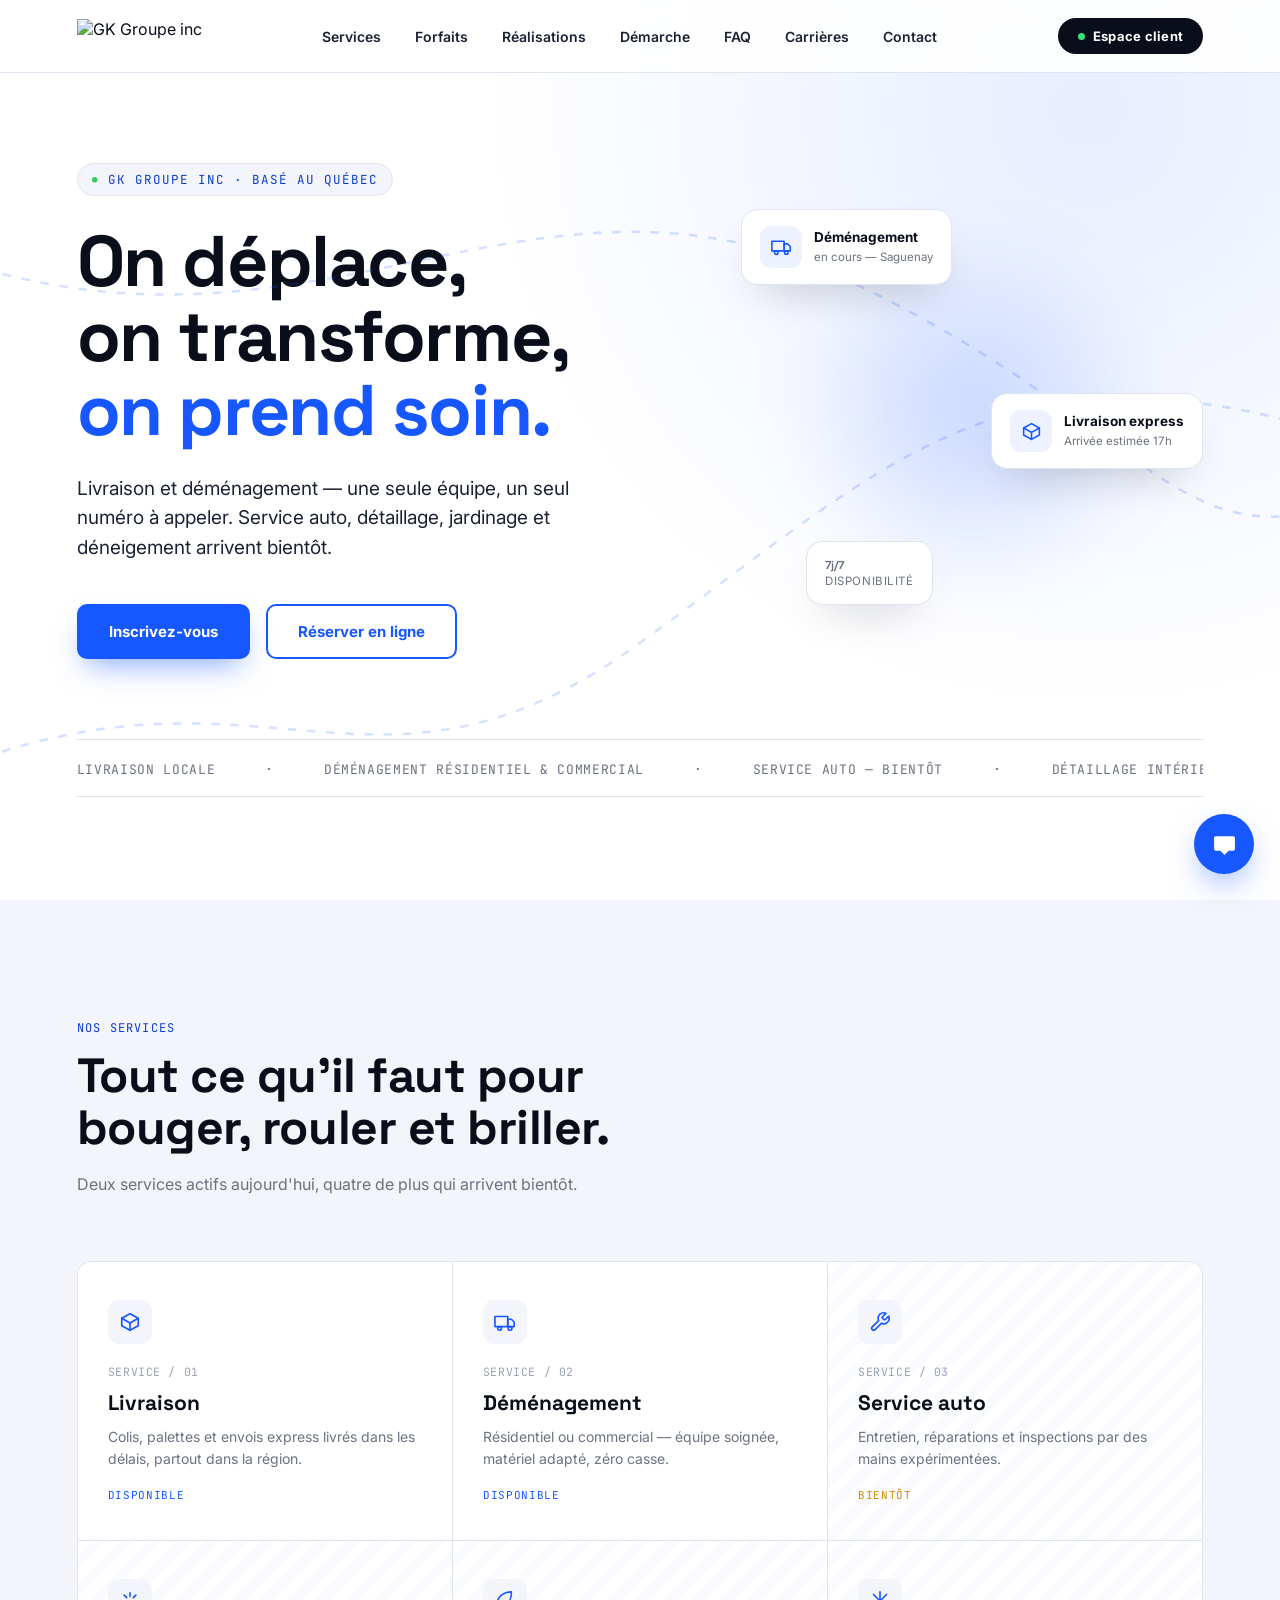
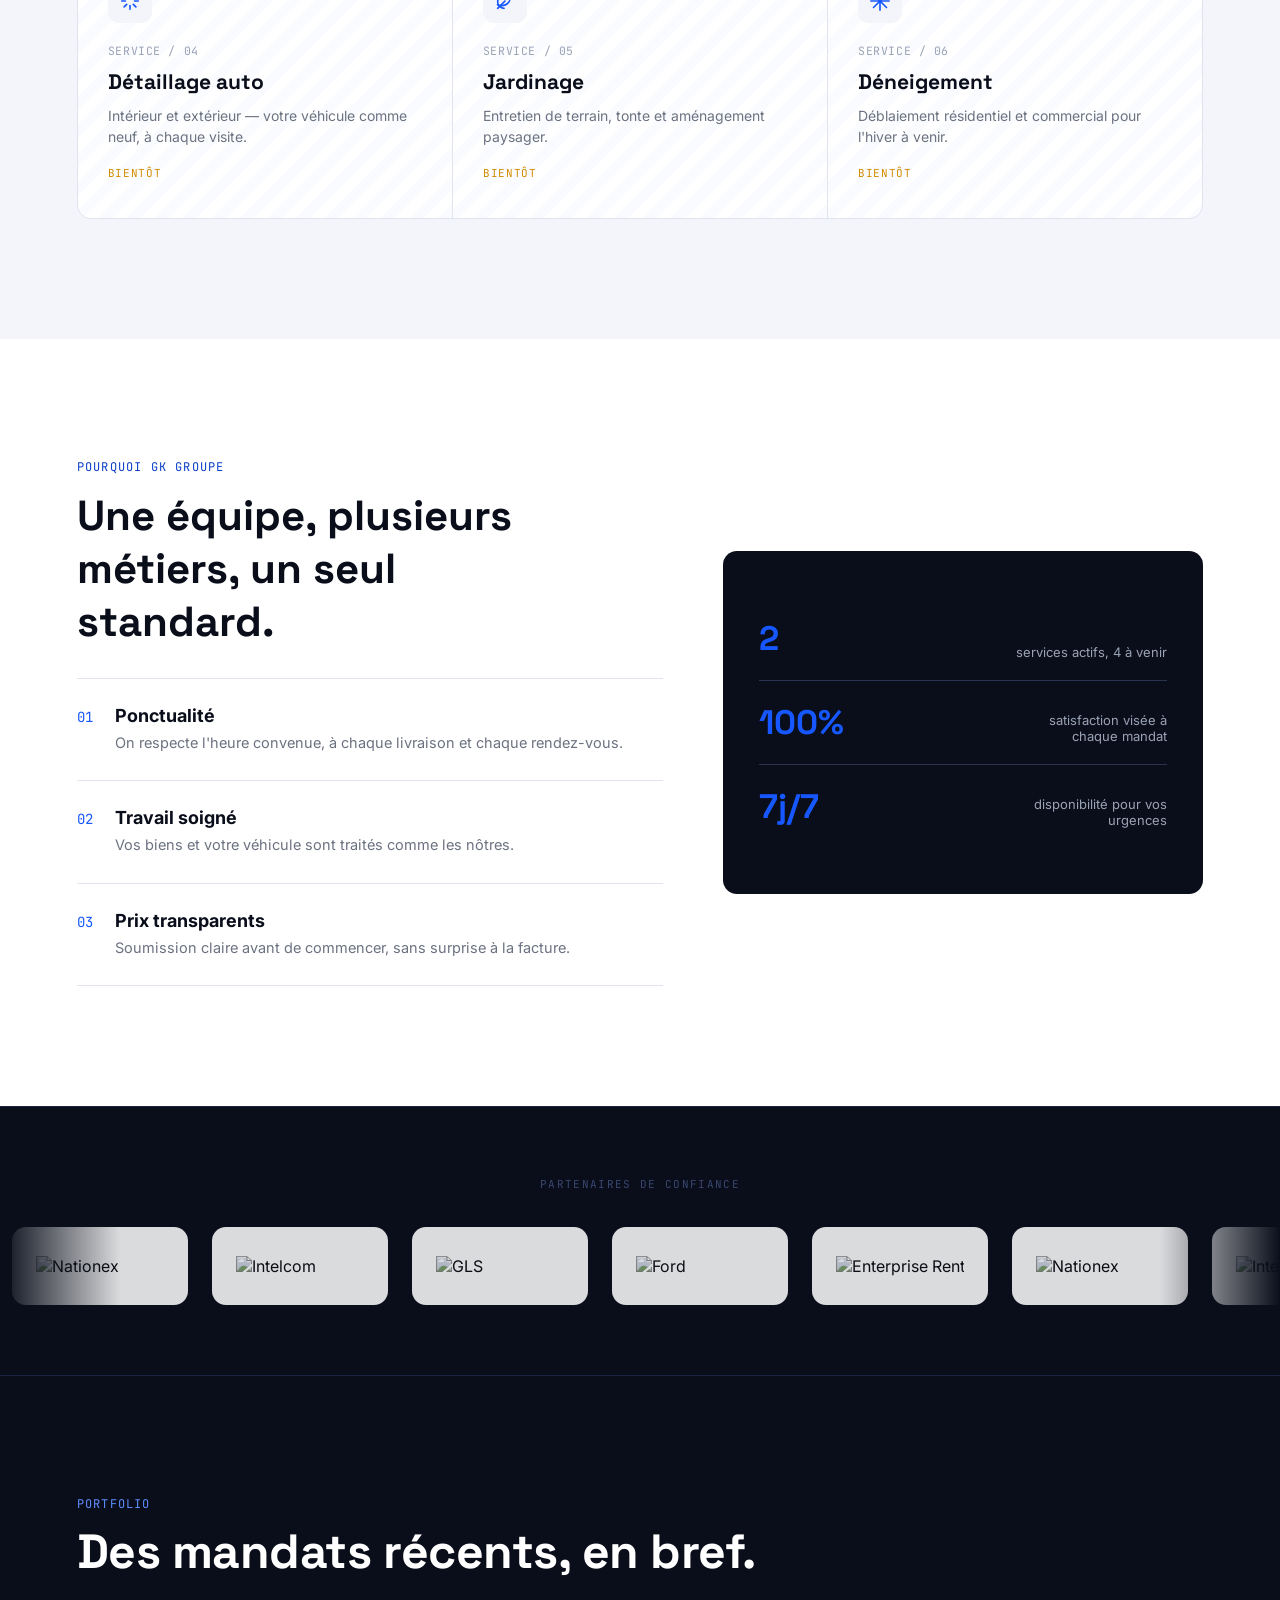
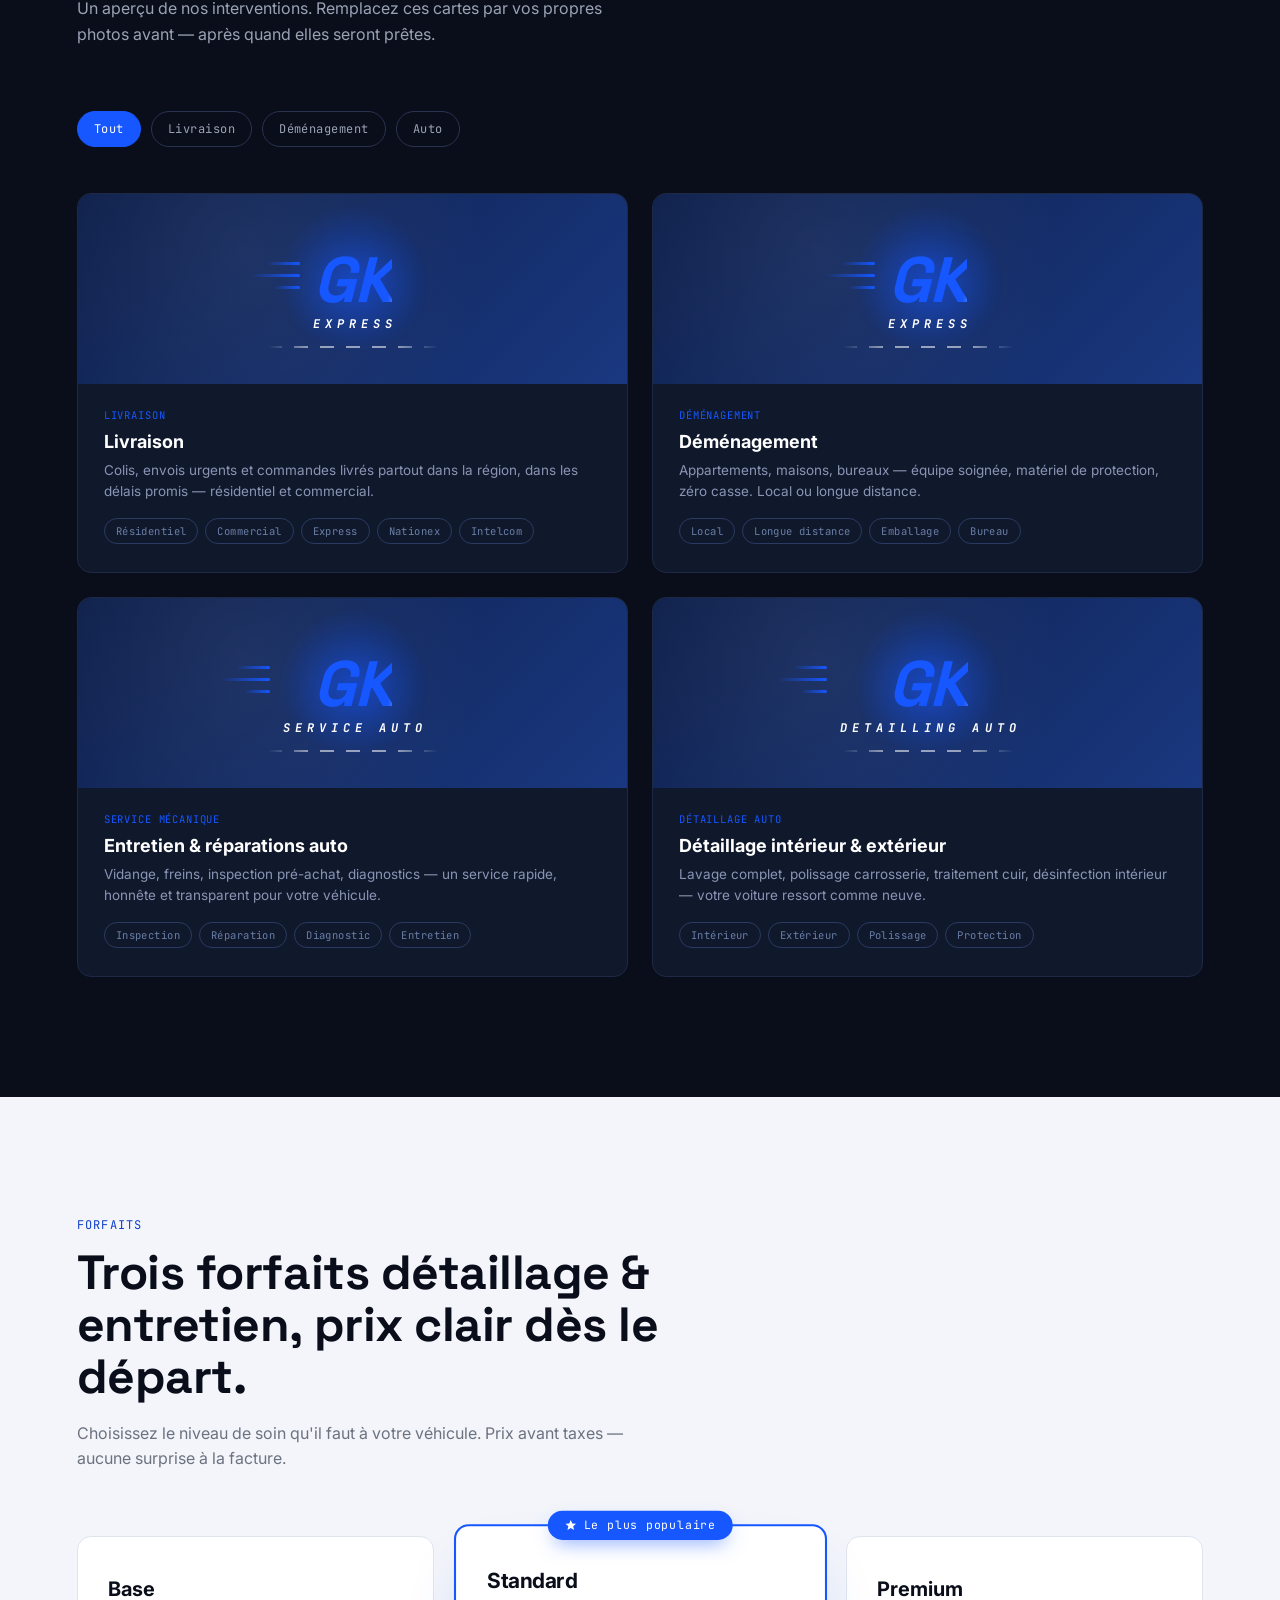
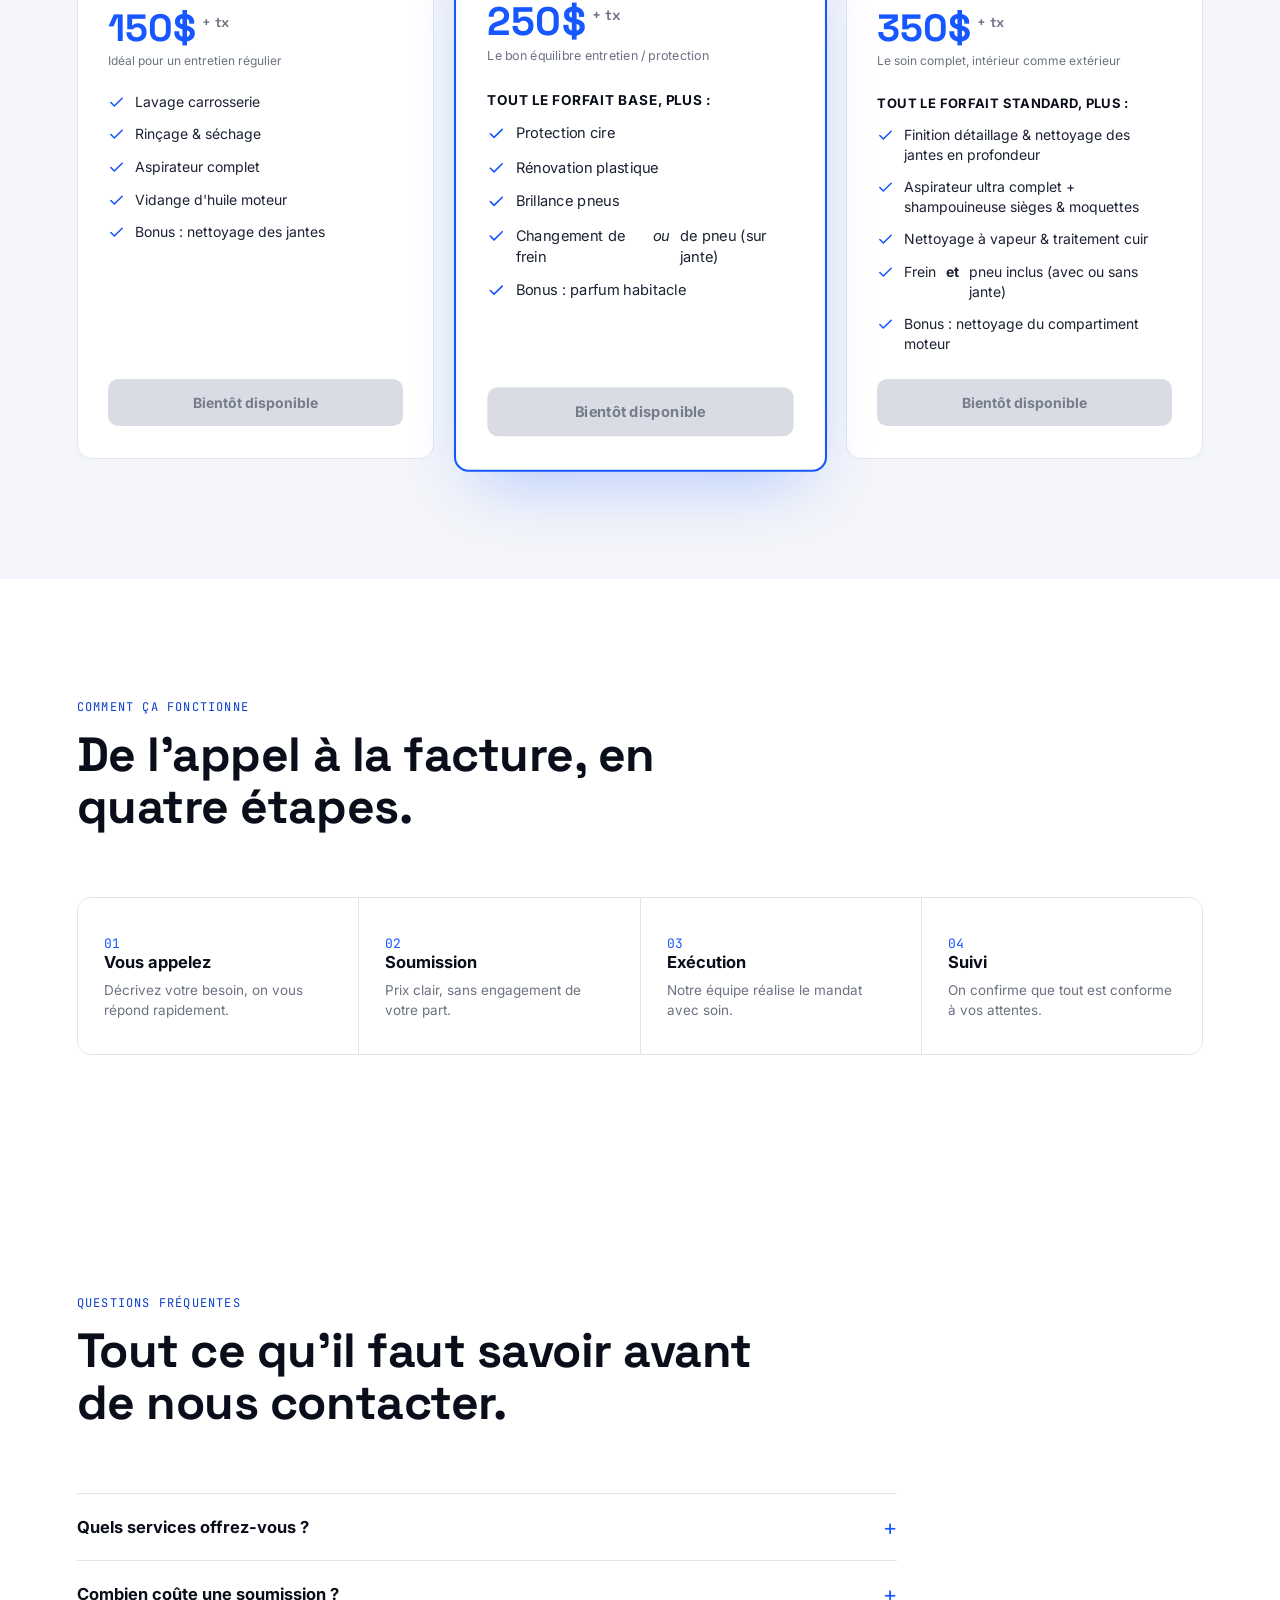
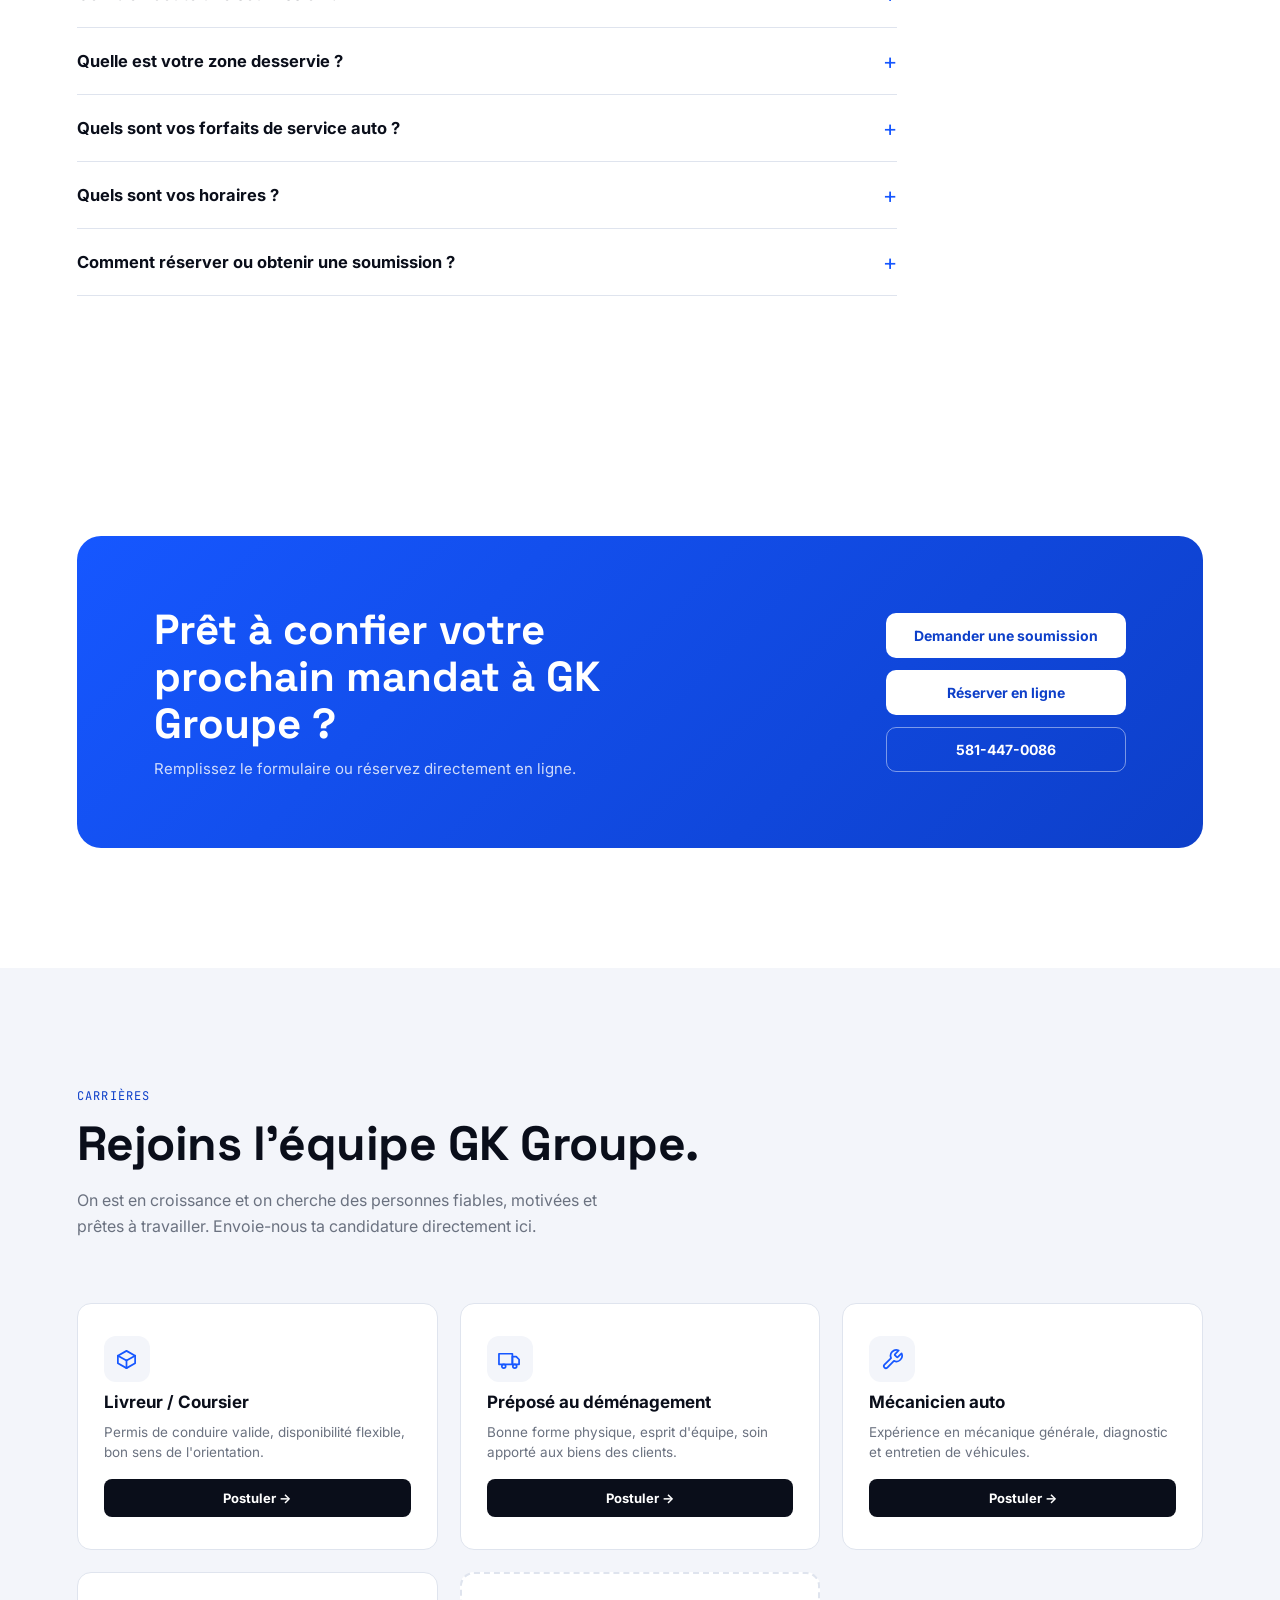
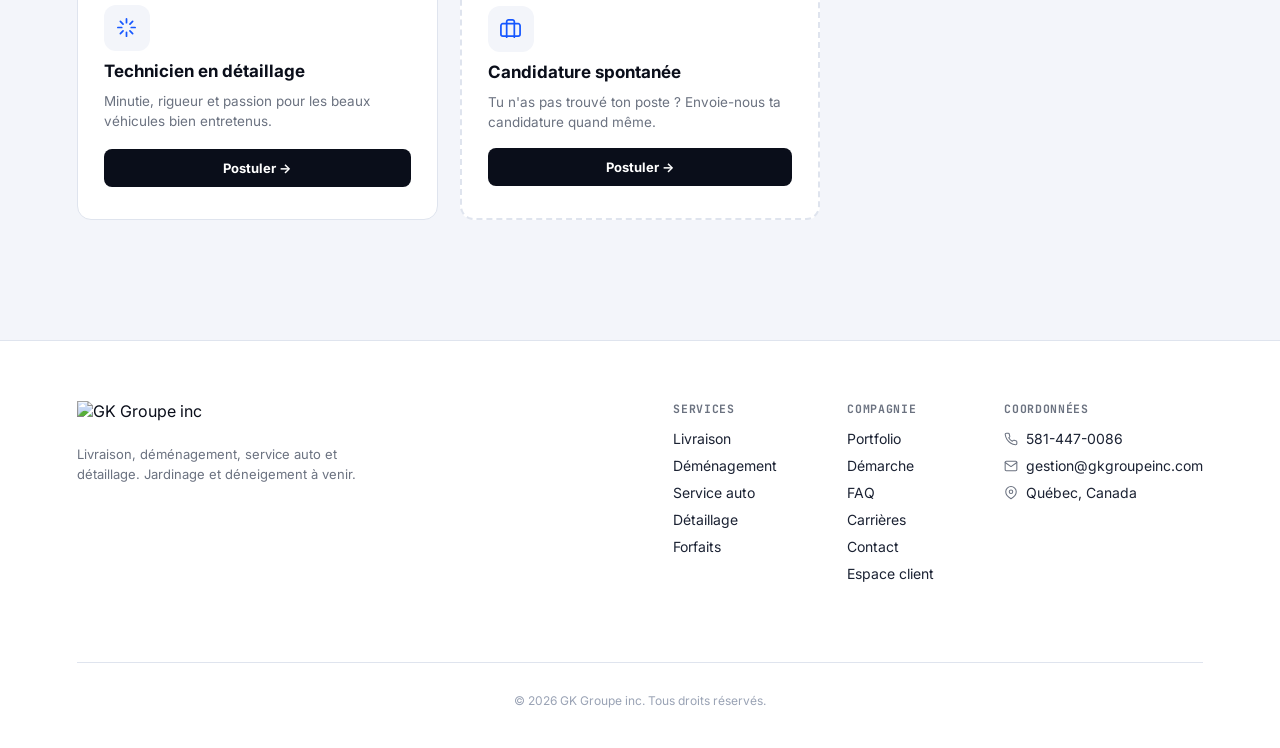
==== commit 6cbb6c7b: "Remplace « Demander une soumission » par « Inscrivez-vous » vers la création de compte Co-Authored-B" ====
--- a/index.html
+++ b/index.html
@@ -129,7 +129,7 @@
     <a href="#carrieres">Carrières</a>
     <a href="#contact">Contact</a>
   </nav>
-  <a href="espace-client.html" class="call-btn"><span class="dot"></span>Espace client</a>
+  <a href="espace-client" class="call-btn"><span class="dot"></span>Espace client</a>
   <button class="burger" onclick="toggleMobileNav()" aria-label="Ouvrir le menu">
     <svg viewBox="0 0 24 24" fill="none" stroke="currentColor" stroke-width="2" stroke-linecap="round"><path d="M3 6h18M3 12h18M3 18h18"/></svg>
   </button>
@@ -152,7 +152,7 @@
       <a href="#carrieres" onclick="toggleMobileNav()">Carrières</a>
       <a href="#contact" onclick="toggleMobileNav()">Contact</a>
     </nav>
-    <a href="espace-client.html" class="call-btn"><span class="dot"></span>Espace client</a>
+    <a href="espace-client" class="call-btn"><span class="dot"></span>Espace client</a>
     <a href="tel:+15814470086" class="btn-ghost"> 581-447-0086</a>
   </div>
 </div>
@@ -176,7 +176,7 @@
       <h1>On déplace,<br>on transforme,<br><span class="accent">on prend soin.</span></h1>
       <p class="lede">Livraison et déménagement — une seule équipe, un seul numéro à appeler. Service auto, détaillage, jardinage et déneigement arrivent bientôt.</p>
       <div class="hero-cta">
-        <button onclick="openModal('soumission')" class="btn-primary"> Demander une soumission</button>
+        <a href="espace-client#inscription" class="btn-primary">Inscrivez-vous</a>
         <a href="https://app.squareup.com/appointments/book/vewm7vlocnf8td/LKE050Q96VTRC/start" target="_blank" class="btn-primary btn-primary-outline"> Réserver en ligne</a>
       </div>
     </div>
@@ -563,7 +563,7 @@
       <a href="#faq">FAQ</a>
       <a href="#carrieres">Carrières</a>
       <a href="#contact">Contact</a>
-      <a href="espace-client.html">Espace client</a>
+      <a href="espace-client">Espace client</a>
     </div>
     <div>
       <h5>Coordonnées</h5>
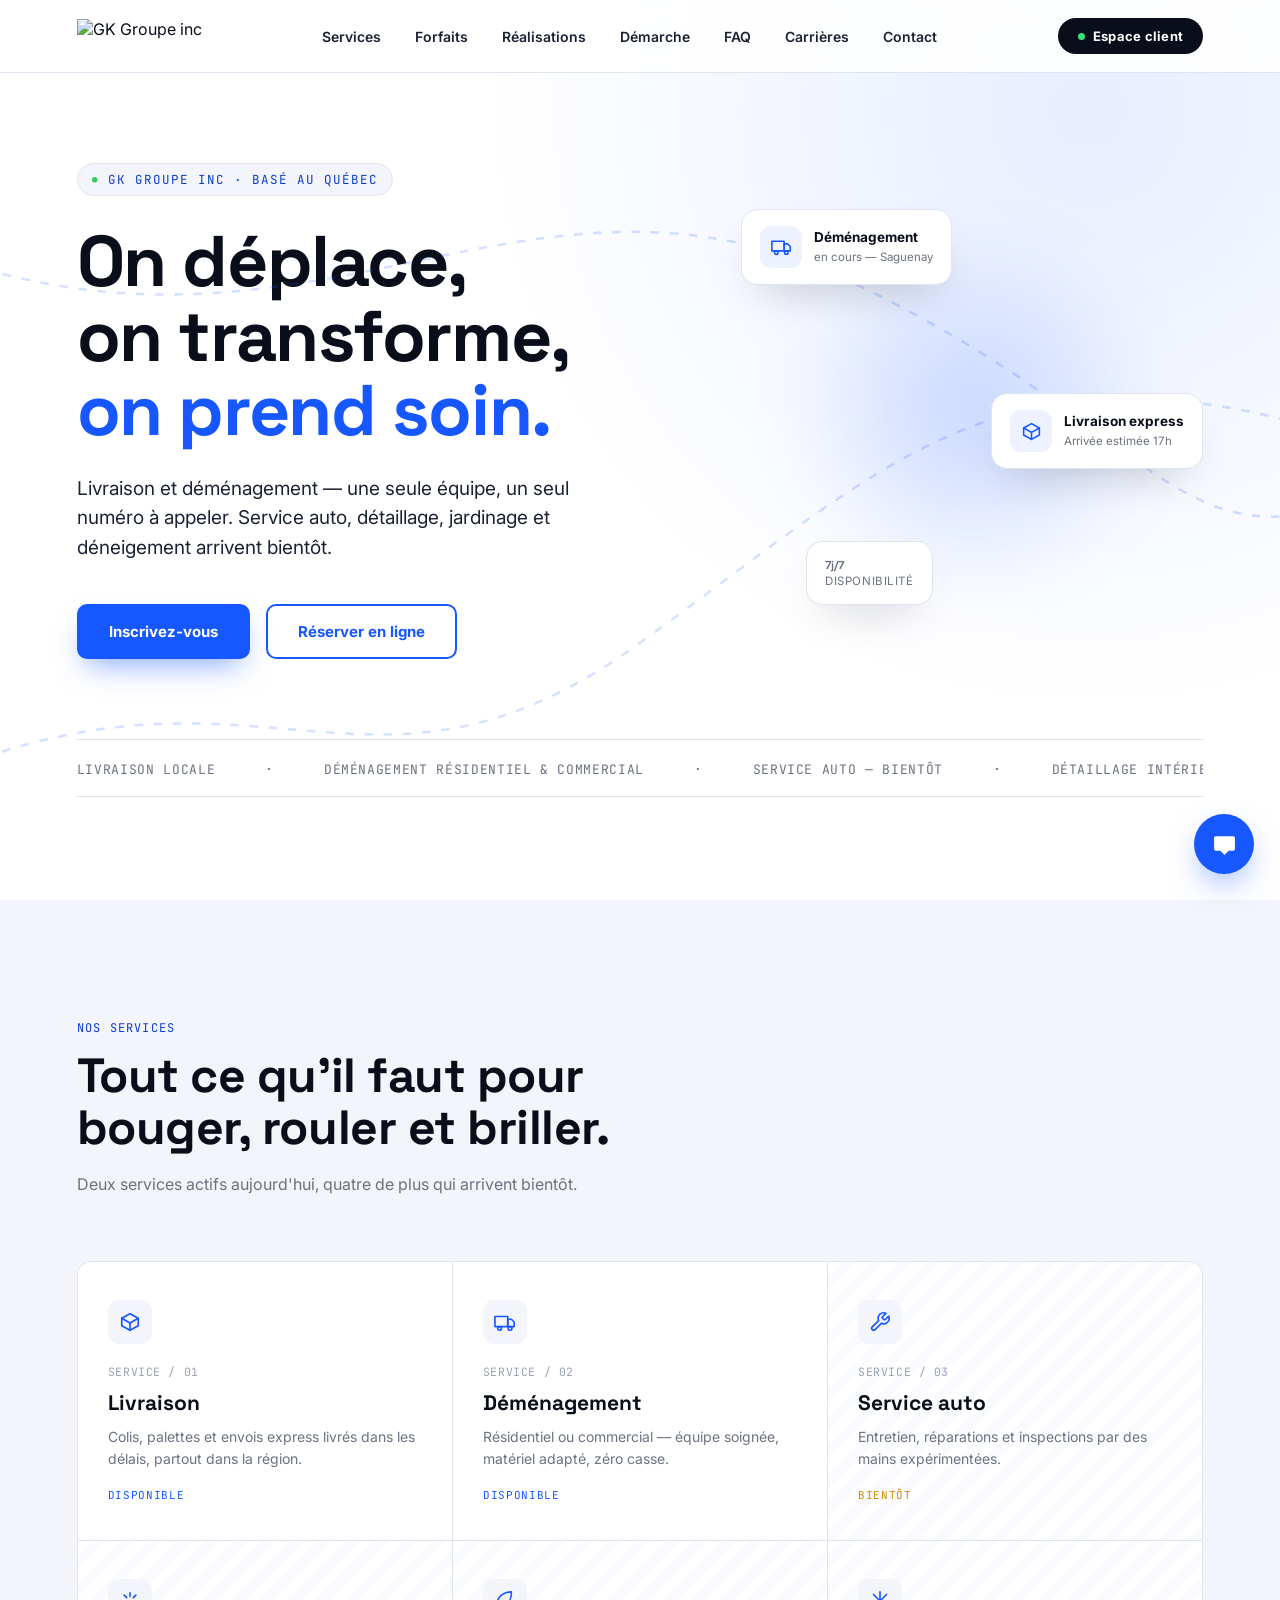
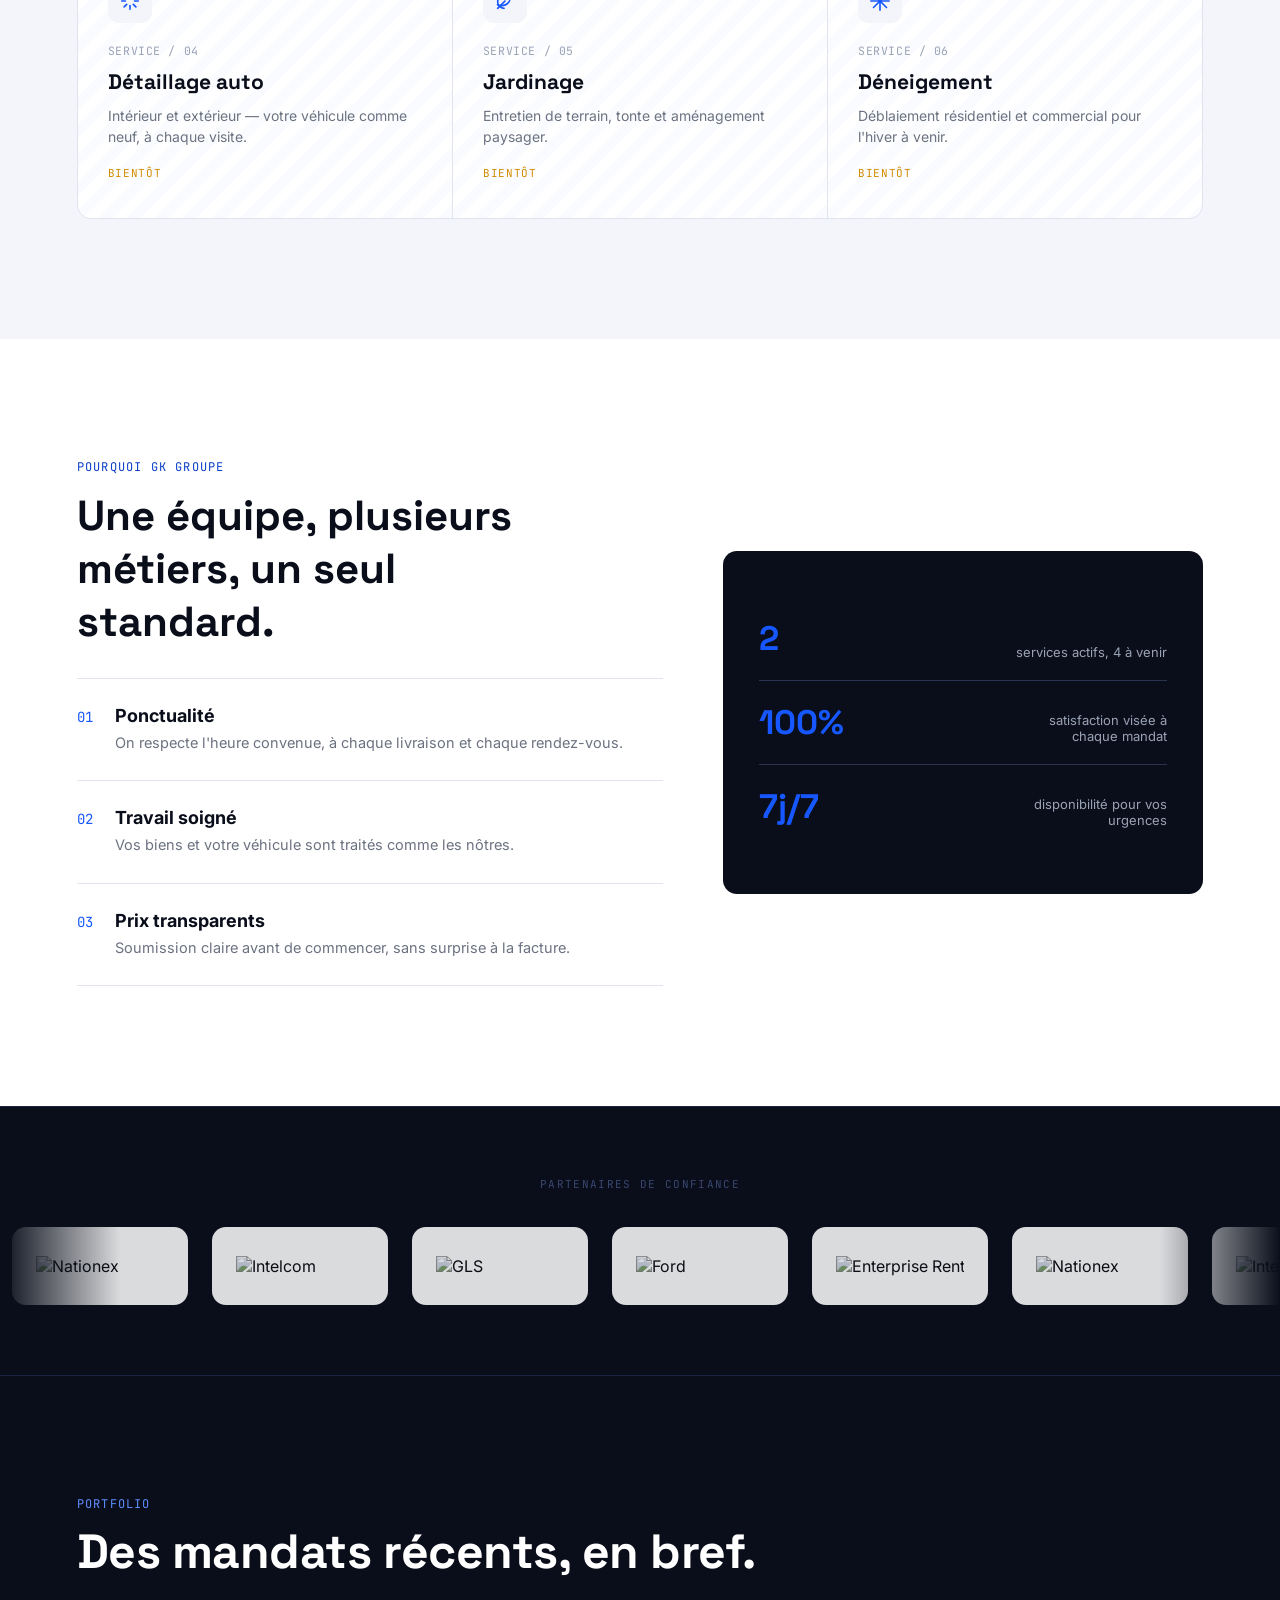
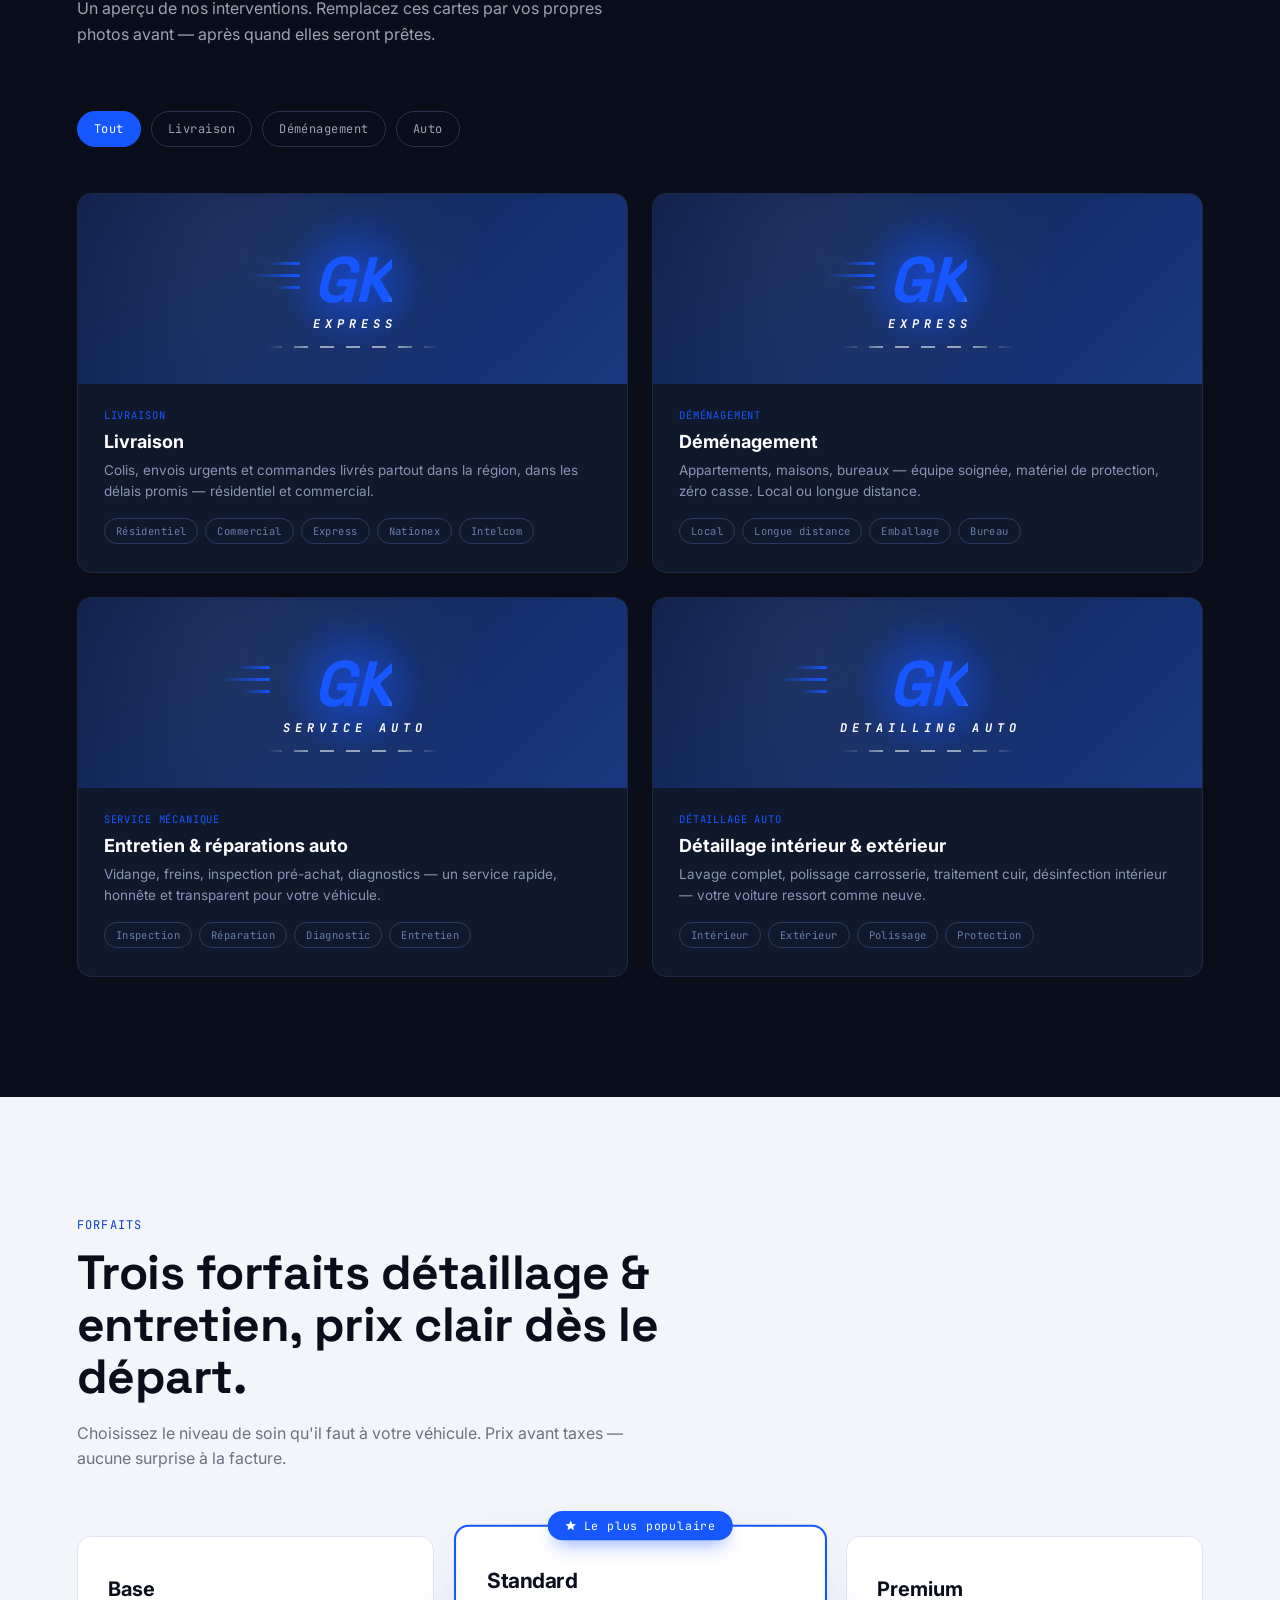
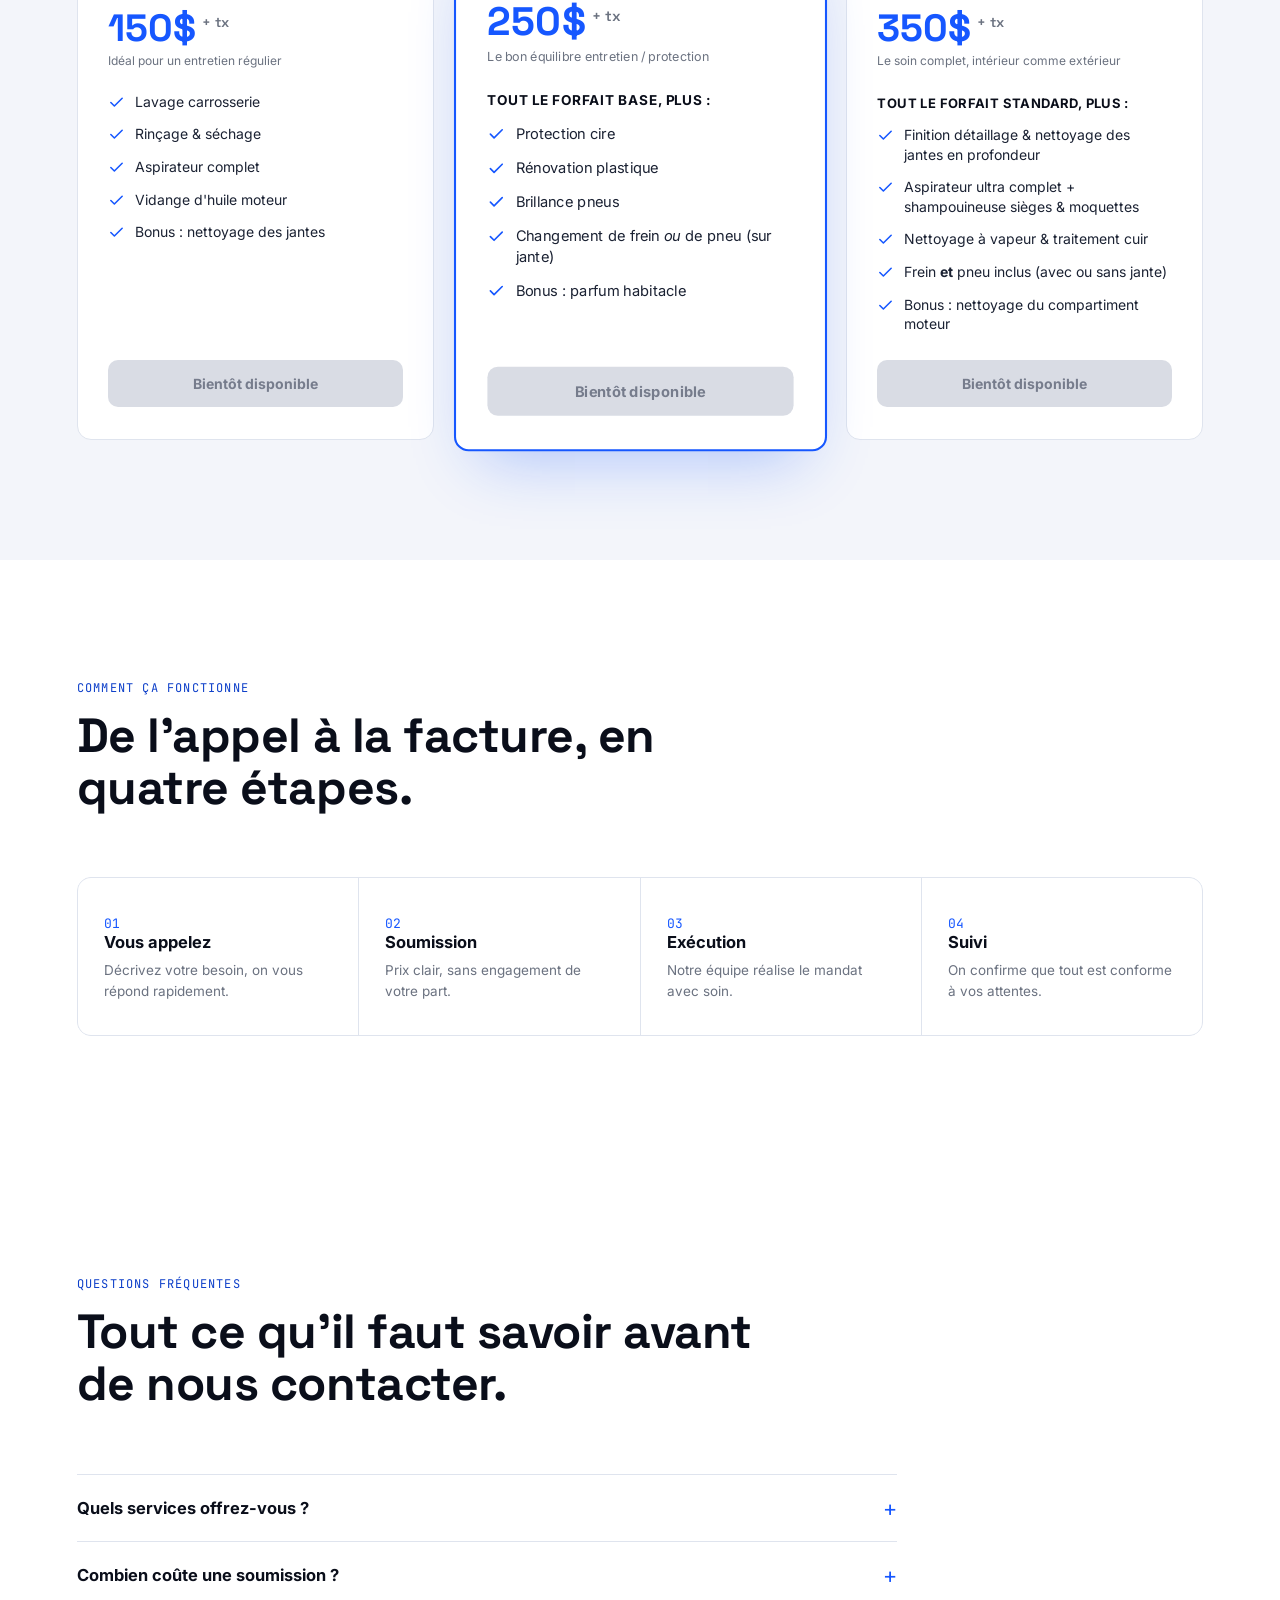
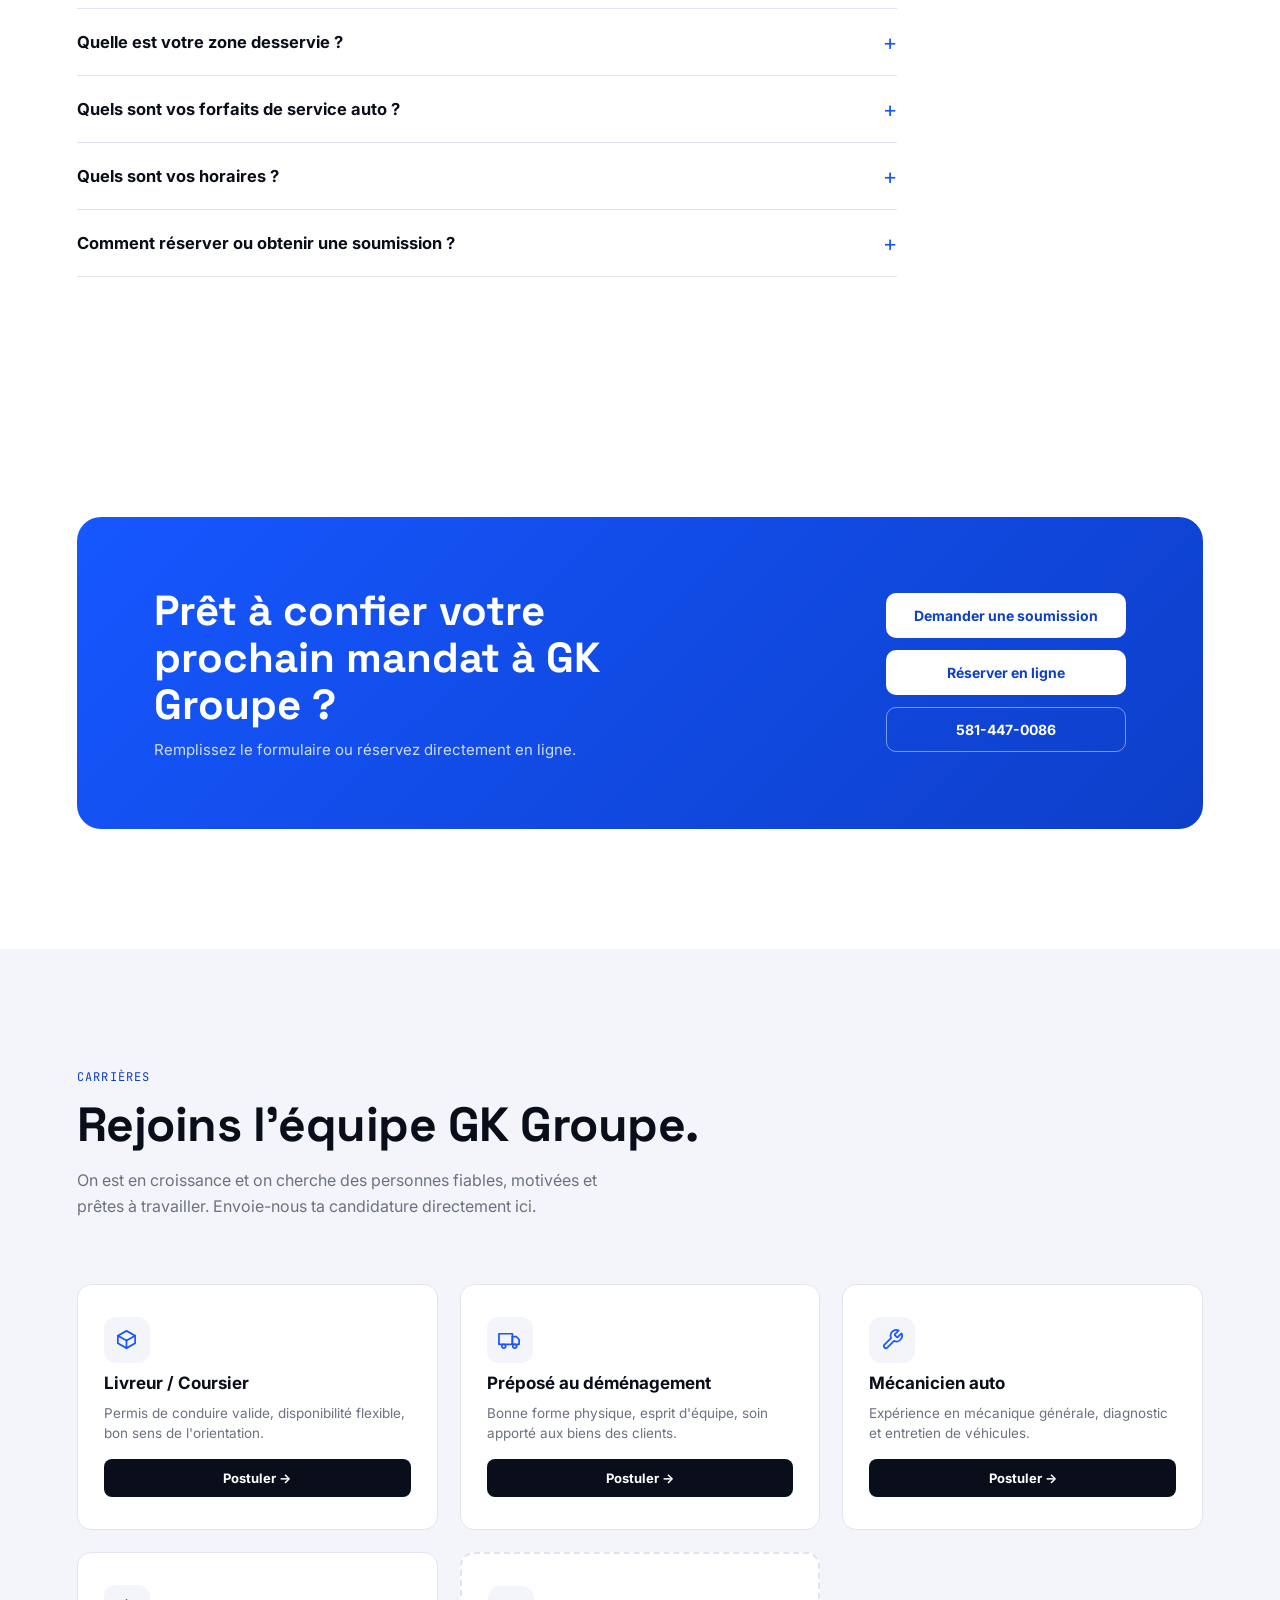
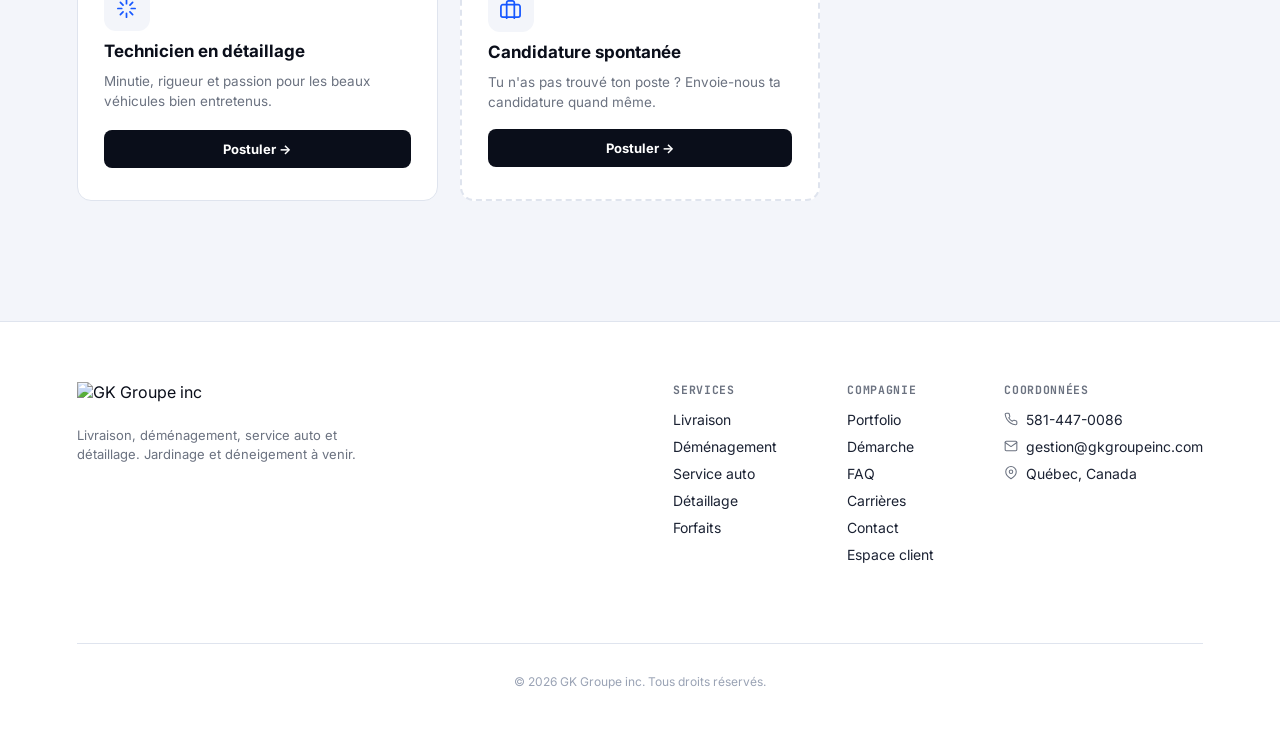
==== commit 82e6eb88: "Mobile : menu sans grands espaces et au-dessus des barres, lignes de forfaits sur une seule colonne " ====
--- a/index.html
+++ b/index.html
@@ -19,7 +19,7 @@
 <link rel="icon" href="favicon-32.png" sizes="32x32" type="image/png">
 <link rel="icon" href="favicon-16.png" sizes="16x16" type="image/png">
 <link rel="apple-touch-icon" href="apple-touch-icon.png">
-<link rel="stylesheet" href="style.css">
+<link rel="stylesheet" href="style.css?v=202610152254">
 
 
 <!-- Open Graph / partage sur réseaux sociaux -->
@@ -112,7 +112,7 @@
 
 <link rel="preconnect" href="https://fonts.googleapis.com">
 <link href="https://fonts.googleapis.com/css2?family=Space+Grotesk:wght@500;700&family=Inter:wght@400;500;600;700&family=JetBrains+Mono:wght@500&display=swap" rel="stylesheet">
-<link rel="stylesheet" href="style.css">
+<link rel="stylesheet" href="style.css?v=202610152254">
 </head>
 <body>
 
@@ -177,7 +177,7 @@
       <p class="lede">Livraison et déménagement — une seule équipe, un seul numéro à appeler. Service auto, détaillage, jardinage et déneigement arrivent bientôt.</p>
       <div class="hero-cta">
         <a href="espace-client#inscription" class="btn-primary">Inscrivez-vous</a>
-        <a href="https://app.squareup.com/appointments/book/vewm7vlocnf8td/LKE050Q96VTRC/start" target="_blank" class="btn-primary btn-primary-outline"> Réserver en ligne</a>
+        <a href="espace-client#reserver" class="btn-primary btn-primary-outline">Réserver en ligne</a>
       </div>
     </div>
 
@@ -416,7 +416,7 @@
         <li><svg viewBox="0 0 24 24" fill="none" stroke="currentColor" stroke-width="2.2" stroke-linecap="round" stroke-linejoin="round"><path d="M20 6L9 17l-5-5"/></svg>Protection cire</li>
         <li><svg viewBox="0 0 24 24" fill="none" stroke="currentColor" stroke-width="2.2" stroke-linecap="round" stroke-linejoin="round"><path d="M20 6L9 17l-5-5"/></svg>Rénovation plastique</li>
         <li><svg viewBox="0 0 24 24" fill="none" stroke="currentColor" stroke-width="2.2" stroke-linecap="round" stroke-linejoin="round"><path d="M20 6L9 17l-5-5"/></svg>Brillance pneus</li>
-        <li><svg viewBox="0 0 24 24" fill="none" stroke="currentColor" stroke-width="2.2" stroke-linecap="round" stroke-linejoin="round"><path d="M20 6L9 17l-5-5"/></svg>Changement de frein <em>ou</em> de pneu (sur jante)</li>
+        <li><svg viewBox="0 0 24 24" fill="none" stroke="currentColor" stroke-width="2.2" stroke-linecap="round" stroke-linejoin="round"><path d="M20 6L9 17l-5-5"/></svg><span>Changement de frein <em>ou</em> de pneu (sur jante)</span></li>
         <li><svg viewBox="0 0 24 24" fill="none" stroke="currentColor" stroke-width="2.2" stroke-linecap="round" stroke-linejoin="round"><path d="M20 6L9 17l-5-5"/></svg>Bonus : parfum habitacle</li>
       </ul>
       <span class="pack-btn disabled" aria-disabled="true">Bientôt disponible</span>
@@ -431,7 +431,7 @@
         <li><svg viewBox="0 0 24 24" fill="none" stroke="currentColor" stroke-width="2.2" stroke-linecap="round" stroke-linejoin="round"><path d="M20 6L9 17l-5-5"/></svg>Finition détaillage &amp; nettoyage des jantes en profondeur</li>
         <li><svg viewBox="0 0 24 24" fill="none" stroke="currentColor" stroke-width="2.2" stroke-linecap="round" stroke-linejoin="round"><path d="M20 6L9 17l-5-5"/></svg>Aspirateur ultra complet + shampouineuse sièges &amp; moquettes</li>
         <li><svg viewBox="0 0 24 24" fill="none" stroke="currentColor" stroke-width="2.2" stroke-linecap="round" stroke-linejoin="round"><path d="M20 6L9 17l-5-5"/></svg>Nettoyage à vapeur &amp; traitement cuir</li>
-        <li><svg viewBox="0 0 24 24" fill="none" stroke="currentColor" stroke-width="2.2" stroke-linecap="round" stroke-linejoin="round"><path d="M20 6L9 17l-5-5"/></svg>Frein <b>et</b> pneu inclus (avec ou sans jante)</li>
+        <li><svg viewBox="0 0 24 24" fill="none" stroke="currentColor" stroke-width="2.2" stroke-linecap="round" stroke-linejoin="round"><path d="M20 6L9 17l-5-5"/></svg><span>Frein <b>et</b> pneu inclus (avec ou sans jante)</span></li>
         <li><svg viewBox="0 0 24 24" fill="none" stroke="currentColor" stroke-width="2.2" stroke-linecap="round" stroke-linejoin="round"><path d="M20 6L9 17l-5-5"/></svg>Bonus : nettoyage du compartiment moteur</li>
       </ul>
       <span class="pack-btn disabled" aria-disabled="true">Bientôt disponible</span>
@@ -494,7 +494,7 @@
     </div>
     <div class="contact-btns">
       <button onclick="openModal('soumission')" class="btn-white"> Demander une soumission</button>
-      <a href="https://app.squareup.com/appointments/book/vewm7vlocnf8td/LKE050Q96VTRC/start" target="_blank" class="btn-white"> Réserver en ligne</a>
+      <a href="espace-client#reserver" class="btn-white">Réserver en ligne</a>
       <a href="tel:+15814470086" class="btn-white-outline"> 581-447-0086</a>
     </div>
   </div>
@@ -682,7 +682,7 @@
   </div>
 </div>
 
-<script src="vehicules.js"></script>
+<script src="vehicules.js?v=202610152254"></script>
 <script>
 /* ── PRELOADER ── */
 window.addEventListener('load', function(){
--- a/style.css
+++ b/style.css
@@ -74,13 +74,13 @@
 
   /* ---------- mobile nav drawer ---------- */
   .mobile-nav-overlay{
-    position:fixed;inset:0;background:rgba(5,10,25,.55);z-index:150;
+    position:fixed;inset:0;background:rgba(5,10,25,.55);z-index:500;
     opacity:0;visibility:hidden;transition:opacity .3s ease,visibility .3s ease;
   }
   .mobile-nav-overlay.open{opacity:1;visibility:visible;}
   .mobile-nav-panel{
     position:absolute;top:0;right:0;height:100%;width:min(320px,84vw);
-    background:#fff;padding:26px 26px 34px;display:flex;flex-direction:column;
+    background:#fff;padding:26px 26px calc(34px + env(safe-area-inset-bottom));display:flex;flex-direction:column;
     transform:translateX(100%);transition:transform .35s cubic-bezier(.2,.9,.25,1);
     box-shadow:-20px 0 50px -20px rgba(10,14,26,.3);
     overflow-y:auto;
@@ -91,7 +91,7 @@
   .mobile-nav-top img{height:26px;}
   .mobile-nav-close{background:none;border:none;color:var(--ink);width:36px;height:36px;cursor:pointer;display:flex;align-items:center;justify-content:center;}
   .mobile-nav-close svg{width:22px;height:22px;}
-  .mobile-nav-links{display:flex;flex-direction:column;margin-top:26px;}
+  .mobile-nav-links{display:flex;flex-direction:column;gap:0;margin-top:26px;}
   .mobile-nav-links a{font-size:17px;font-weight:700;padding:14px 2px;border-bottom:1px solid var(--line);color:var(--ink);}
   .mobile-nav-panel .call-btn{margin-top:24px;justify-content:center;}
   .mobile-nav-panel .btn-ghost{margin-top:12px;text-align:center;display:block;}
--- a/style.css
+++ b/style.css
@@ -74,13 +74,13 @@
 
   /* ---------- mobile nav drawer ---------- */
   .mobile-nav-overlay{
-    position:fixed;inset:0;background:rgba(5,10,25,.55);z-index:150;
+    position:fixed;inset:0;background:rgba(5,10,25,.55);z-index:500;
     opacity:0;visibility:hidden;transition:opacity .3s ease,visibility .3s ease;
   }
   .mobile-nav-overlay.open{opacity:1;visibility:visible;}
   .mobile-nav-panel{
     position:absolute;top:0;right:0;height:100%;width:min(320px,84vw);
-    background:#fff;padding:26px 26px 34px;display:flex;flex-direction:column;
+    background:#fff;padding:26px 26px calc(34px + env(safe-area-inset-bottom));display:flex;flex-direction:column;
     transform:translateX(100%);transition:transform .35s cubic-bezier(.2,.9,.25,1);
     box-shadow:-20px 0 50px -20px rgba(10,14,26,.3);
     overflow-y:auto;
@@ -91,7 +91,7 @@
   .mobile-nav-top img{height:26px;}
   .mobile-nav-close{background:none;border:none;color:var(--ink);width:36px;height:36px;cursor:pointer;display:flex;align-items:center;justify-content:center;}
   .mobile-nav-close svg{width:22px;height:22px;}
-  .mobile-nav-links{display:flex;flex-direction:column;margin-top:26px;}
+  .mobile-nav-links{display:flex;flex-direction:column;gap:0;margin-top:26px;}
   .mobile-nav-links a{font-size:17px;font-weight:700;padding:14px 2px;border-bottom:1px solid var(--line);color:var(--ink);}
   .mobile-nav-panel .call-btn{margin-top:24px;justify-content:center;}
   .mobile-nav-panel .btn-ghost{margin-top:12px;text-align:center;display:block;}
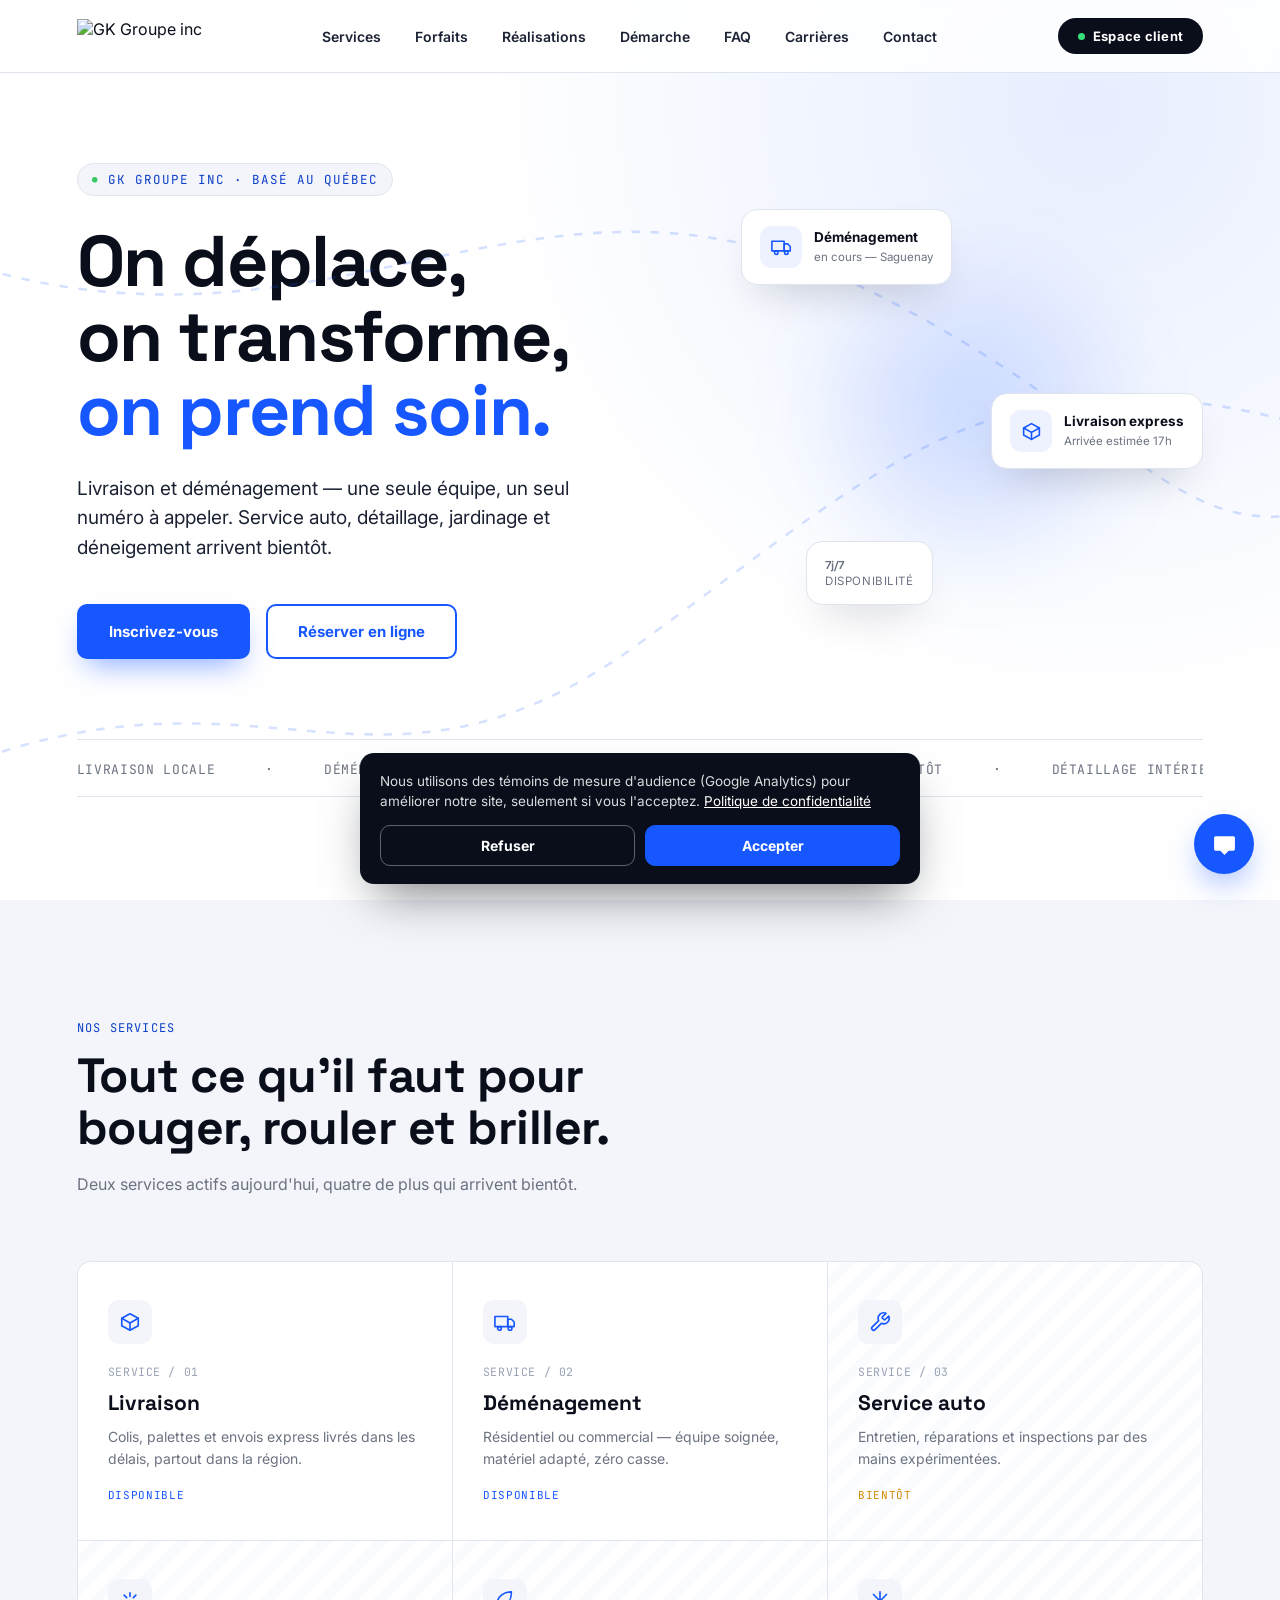
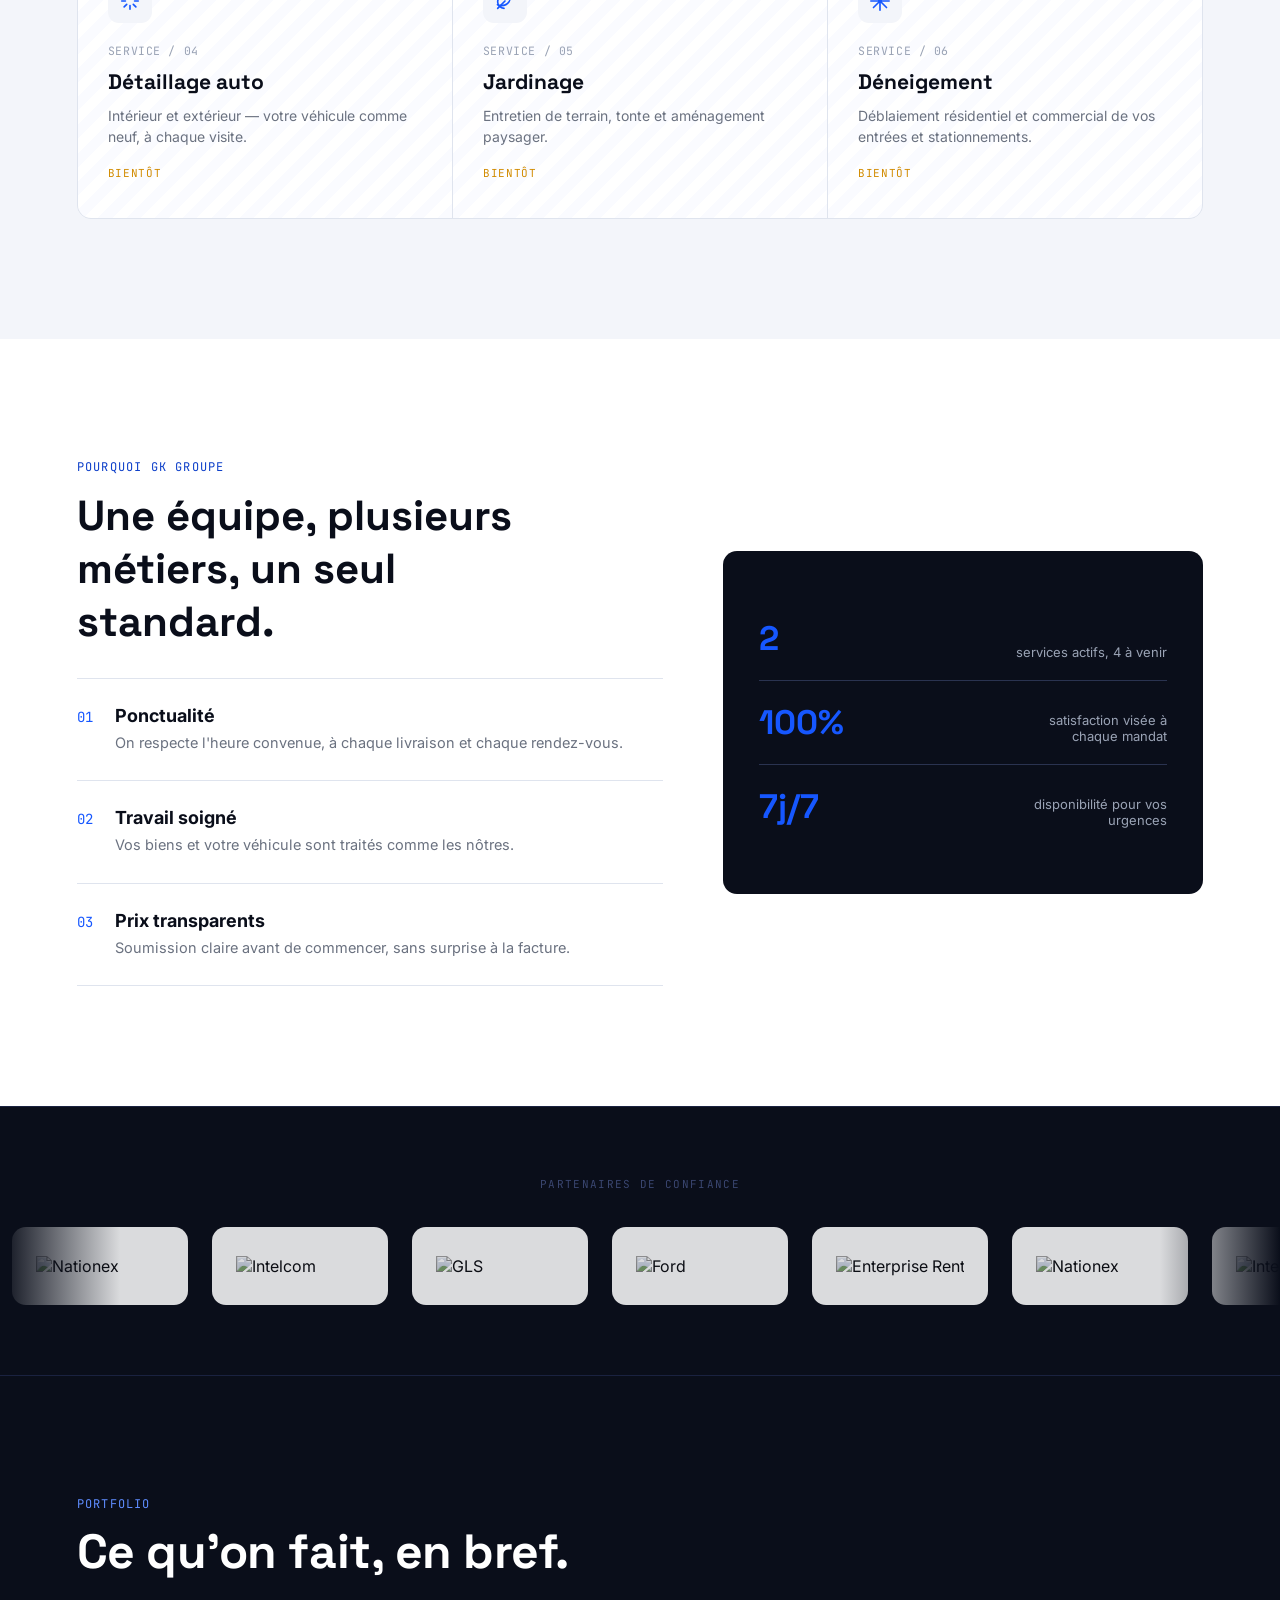
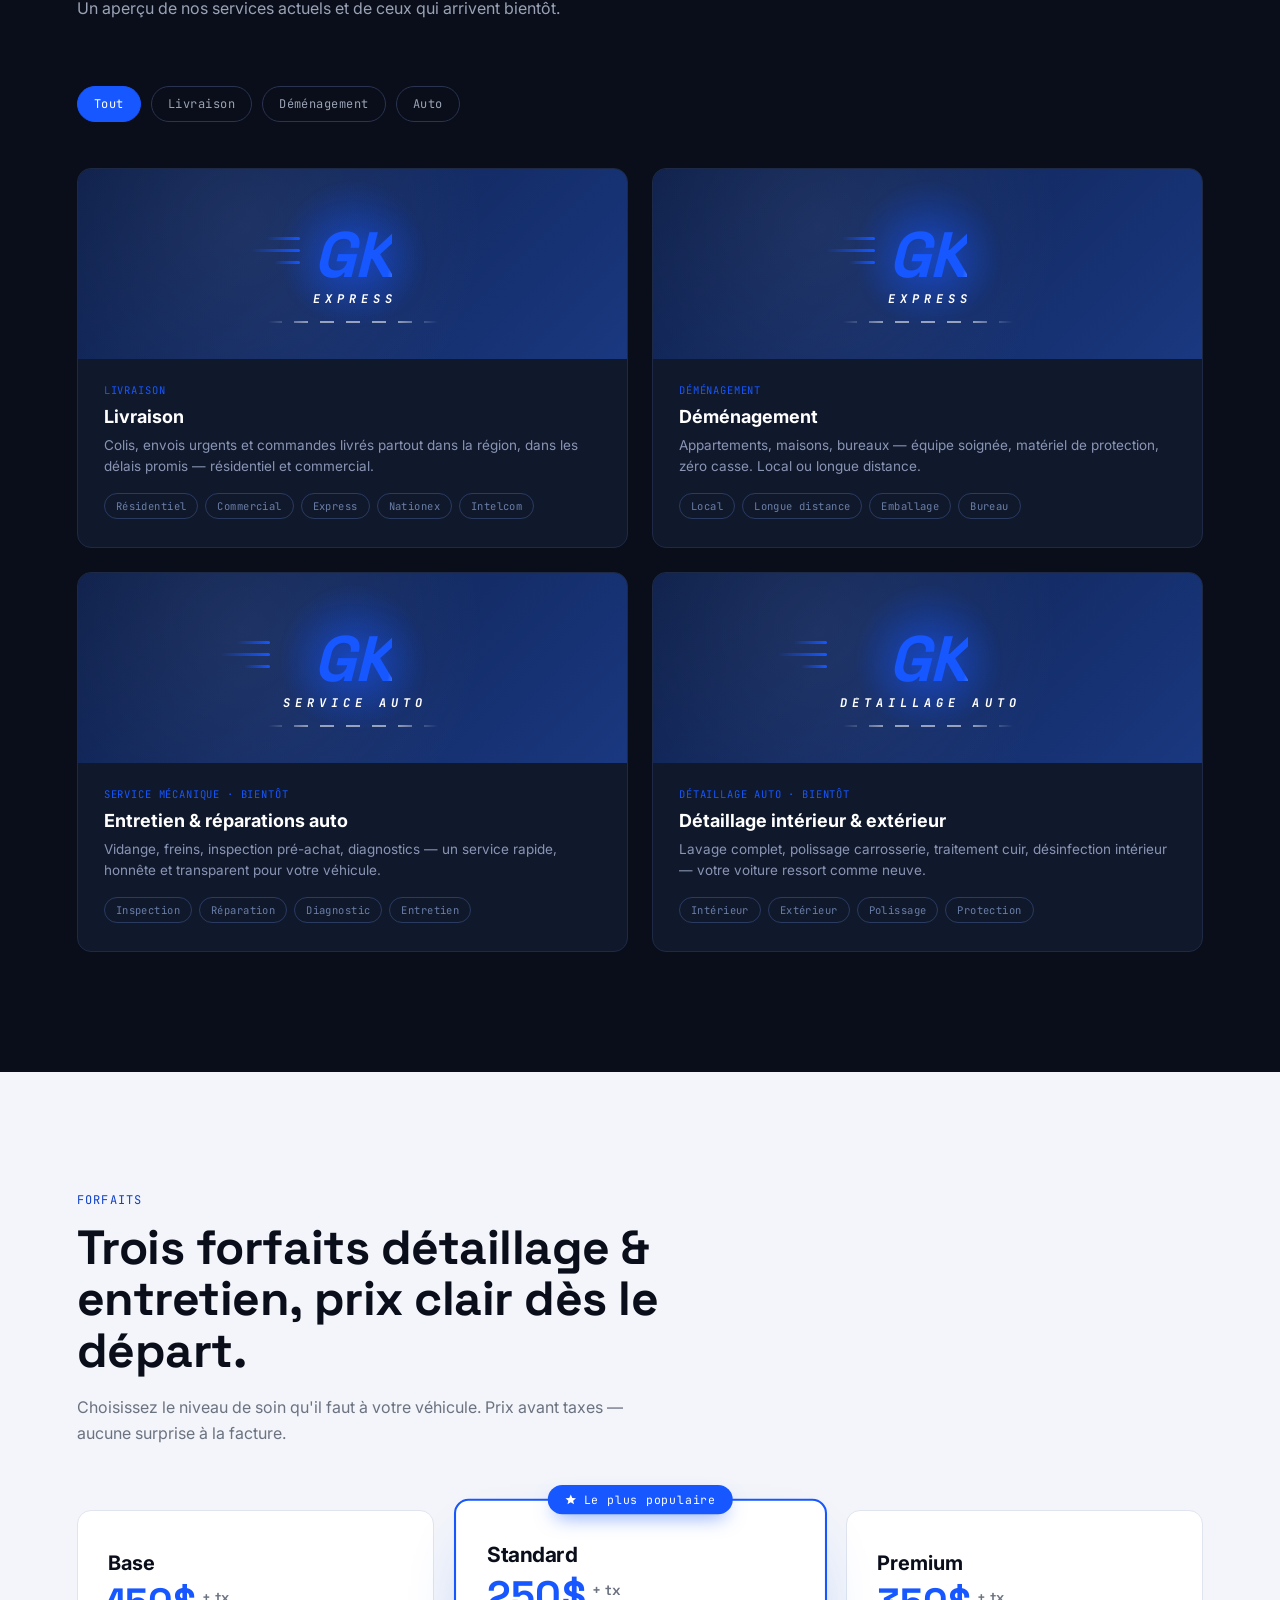
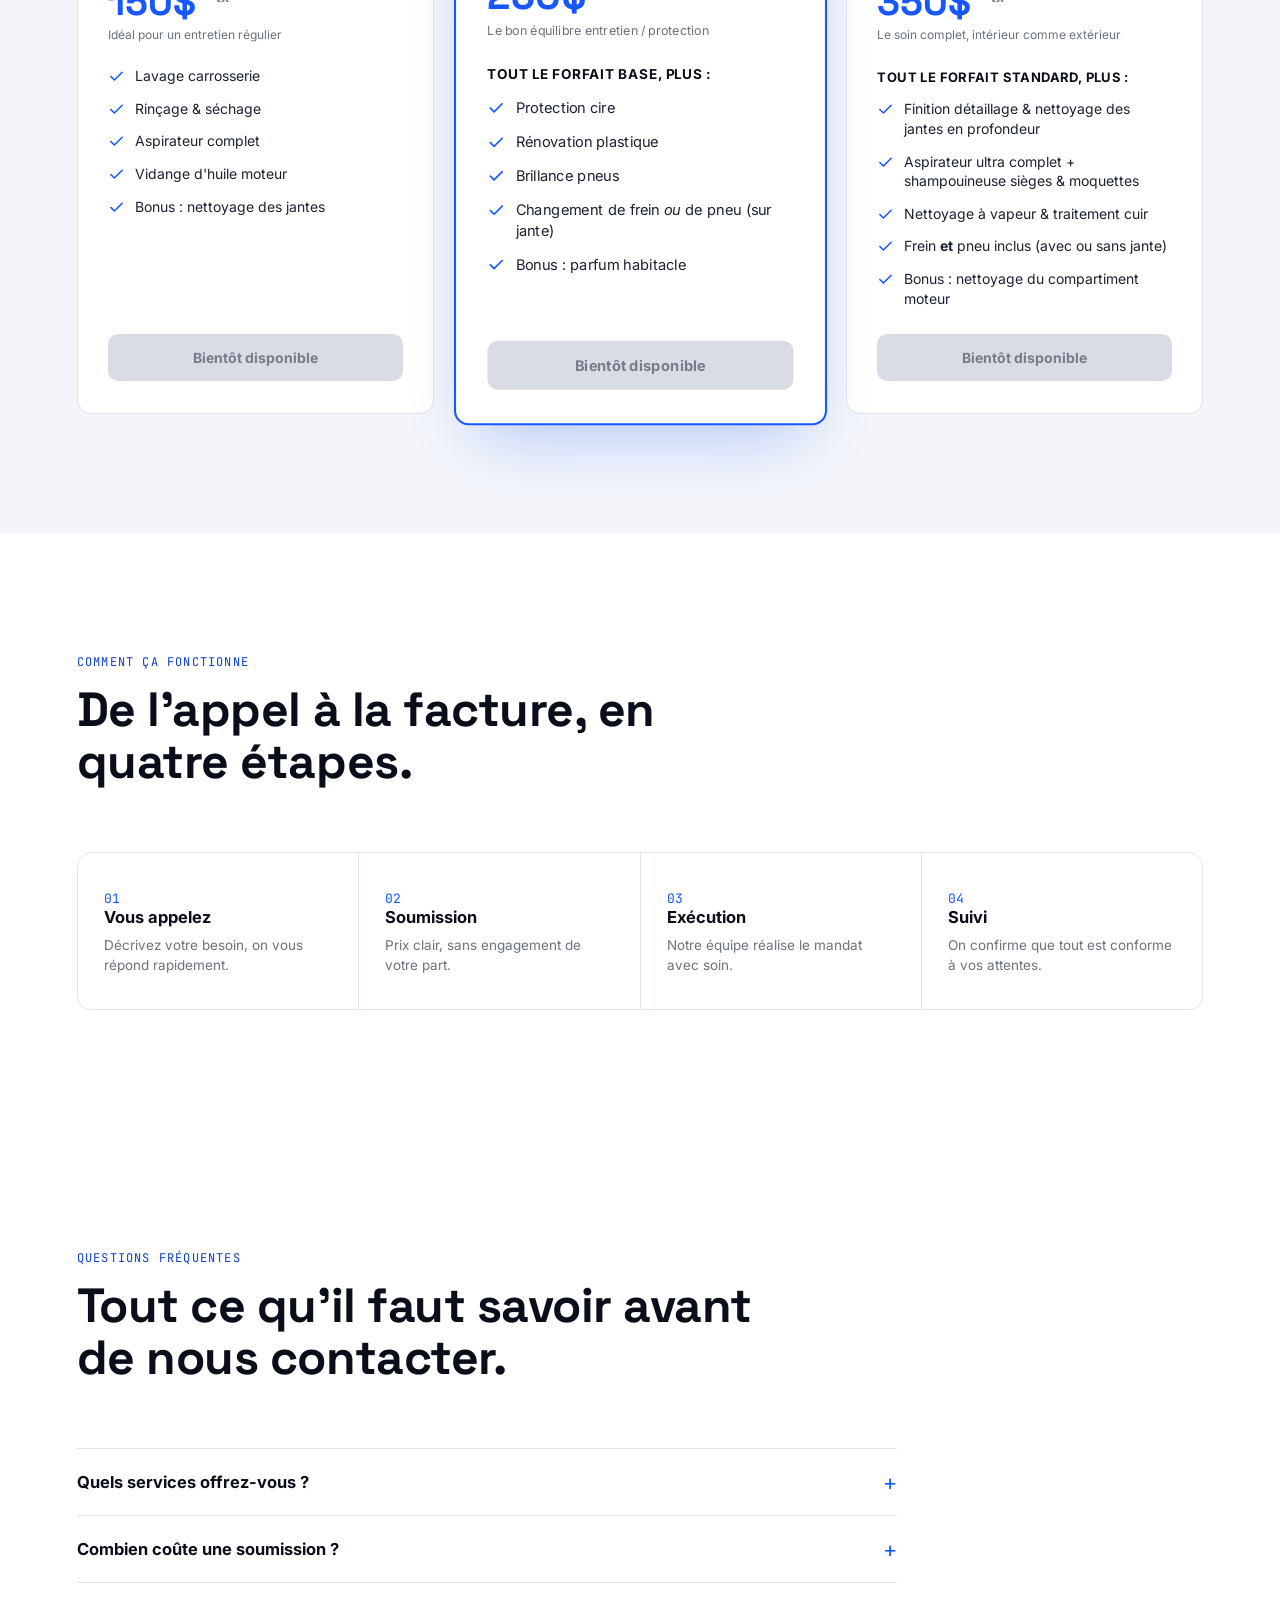
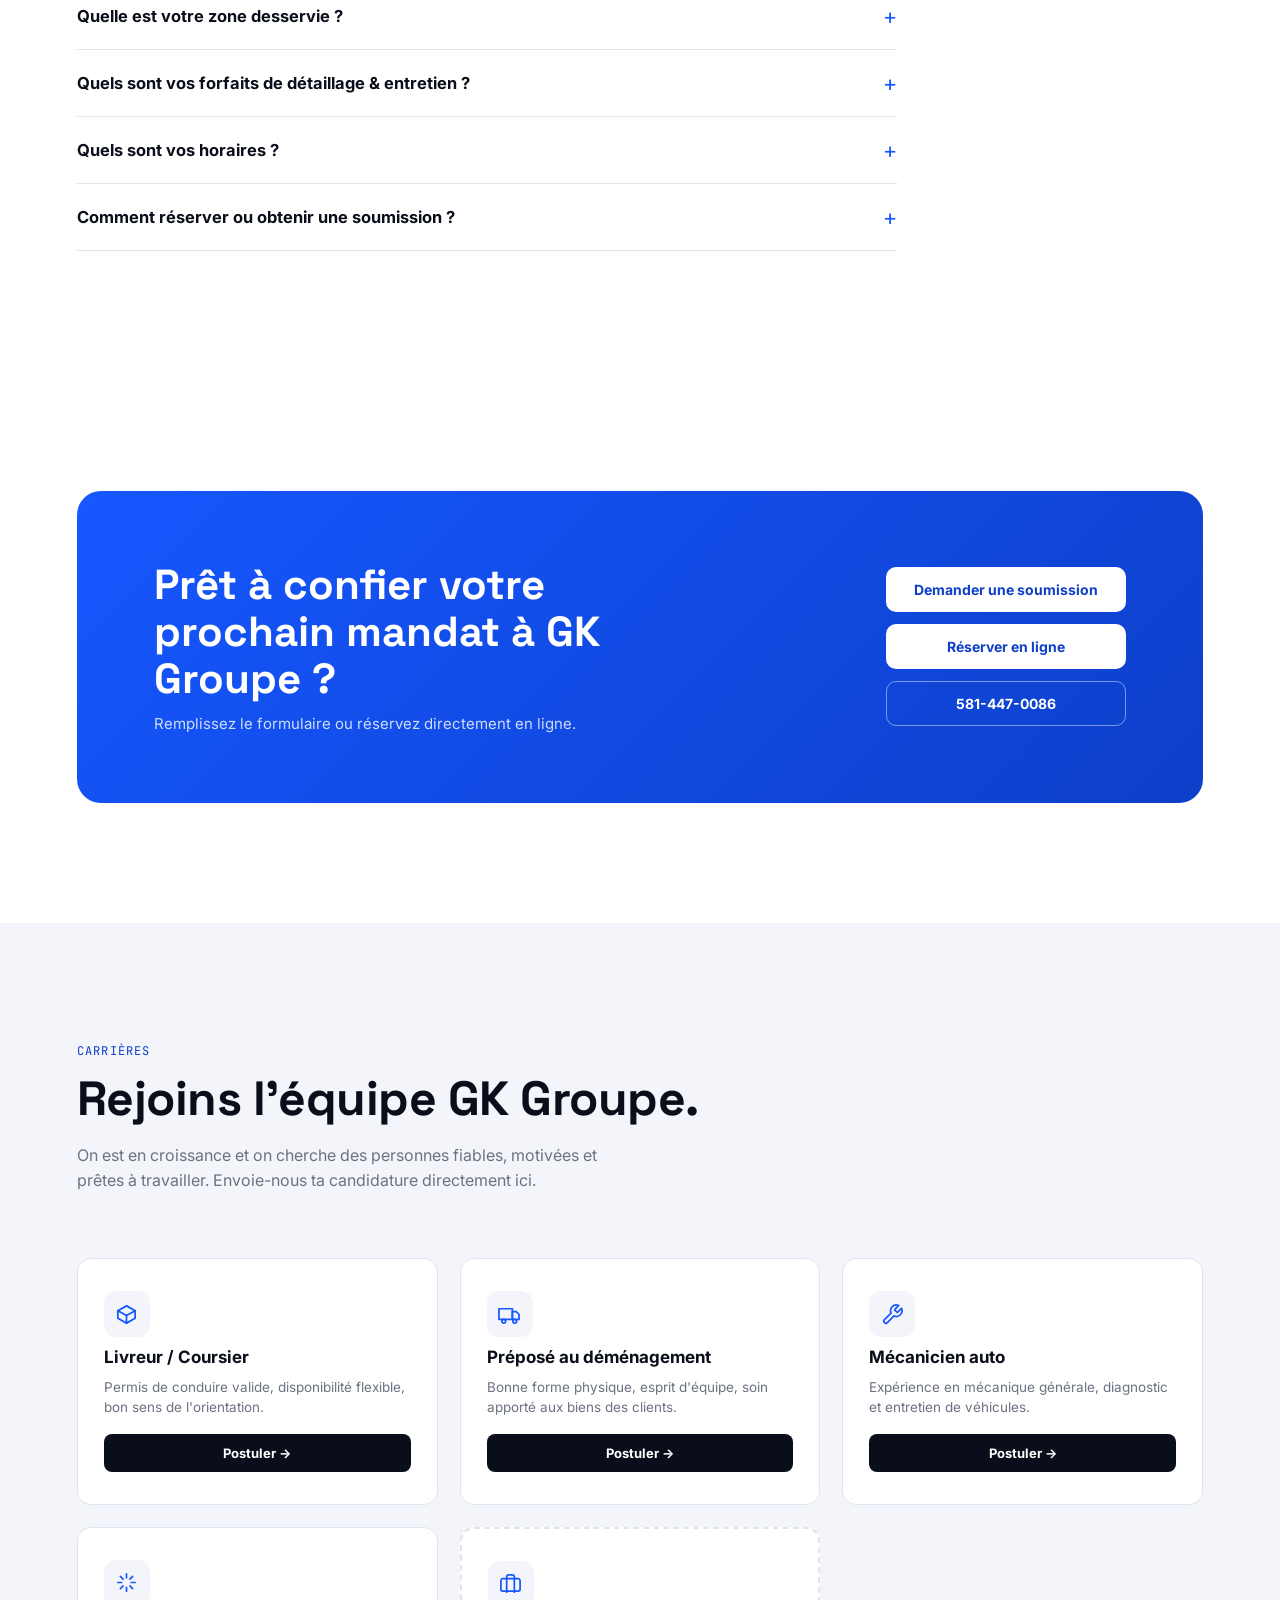
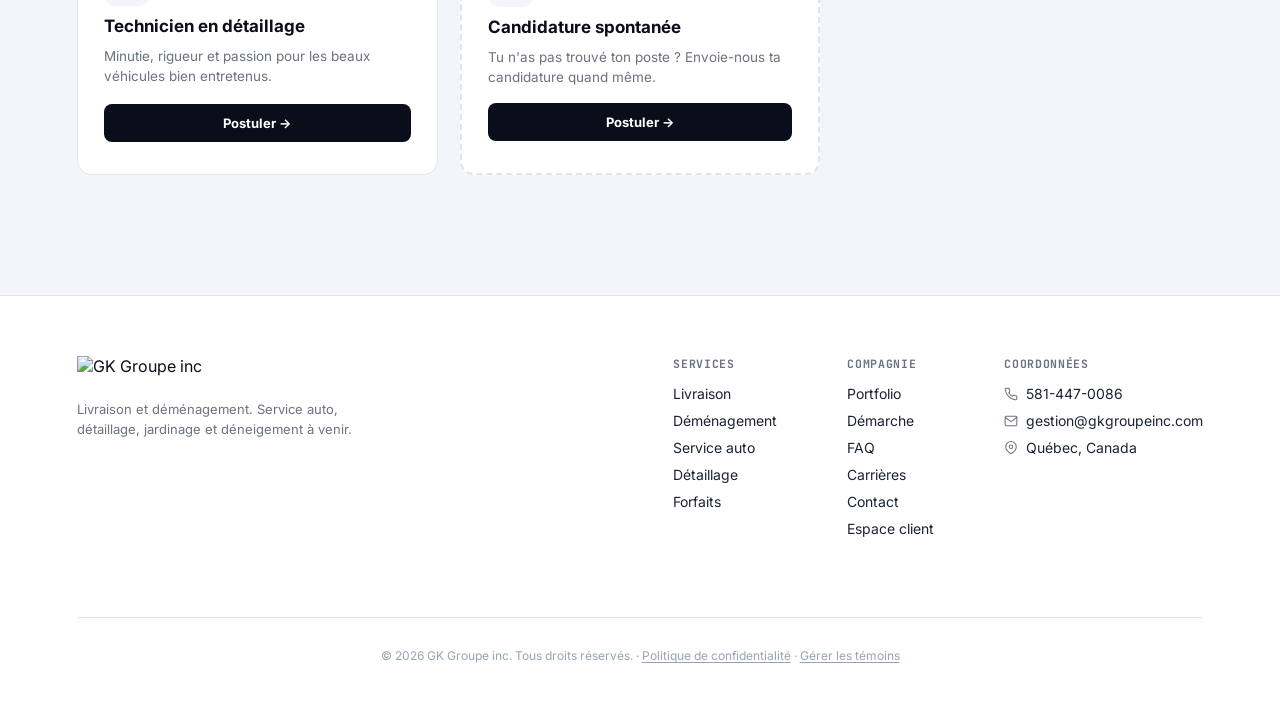
==== commit 1b8721d0: "Révision générale : prix FAQ, Loi 25, sécurité Supabase et corrections diverses - FAQ : prix des for" ====
--- a/index.html
+++ b/index.html
@@ -4,14 +4,7 @@
 <meta charset="UTF-8">
 <meta name="viewport" content="width=device-width, initial-scale=1.0">
 
-<!-- Google tag (gtag.js) -->
-<script async src="https://www.googletagmanager.com/gtag/js?id=G-E97LYHVST7"></script>
-<script>
-  window.dataLayer = window.dataLayer || [];
-  function gtag(){dataLayer.push(arguments);}
-  gtag('js', new Date());
-  gtag('config', 'G-E97LYHVST7');
-</script>
+<!-- Google Analytics : chargé seulement si le visiteur accepte les témoins (consent.js, Loi 25) -->
 
 <title>GK GROUPE inc — Livraison · Déménagement · Auto · Jardinage</title>
 <meta name="description" content="GK Groupe inc — Livraison, déménagement, service auto et détaillage au Québec. Soumission gratuite, réponse sous 24h.">
@@ -19,7 +12,7 @@
 <link rel="icon" href="favicon-32.png" sizes="32x32" type="image/png">
 <link rel="icon" href="favicon-16.png" sizes="16x16" type="image/png">
 <link rel="apple-touch-icon" href="apple-touch-icon.png">
-<link rel="stylesheet" href="style.css?v=202610152254">
+<link rel="stylesheet" href="style.css?v=202611211200">
 
 
 <!-- Open Graph / partage sur réseaux sociaux -->
@@ -29,7 +22,7 @@
 <meta property="og:site_name" content="GK Groupe inc">
 <meta property="og:title" content="GK Groupe inc — Livraison · Déménagement · Auto · Détaillage">
 <meta property="og:description" content="Livraison, déménagement, service auto et détaillage au Québec. Soumission gratuite, réponse sous 24h. Disponible 7j/7.">
-<meta property="og:image" content="og-image.png">
+<meta property="og:image" content="https://gkgroupeinc.com/og-image.png">
 <meta property="og:image:width" content="1200">
 <meta property="og:image:height" content="630">
 
@@ -37,15 +30,16 @@
 <meta name="twitter:card" content="summary_large_image">
 <meta name="twitter:title" content="GK Groupe inc — Livraison · Déménagement · Auto · Détaillage">
 <meta name="twitter:description" content="Livraison, déménagement, service auto et détaillage au Québec. Soumission gratuite, réponse sous 24h.">
-<meta name="twitter:image" content="og-image.png">
+<meta name="twitter:image" content="https://gkgroupeinc.com/og-image.png">
 
 <!-- Données structurées Google (entreprise locale) -->
-<script type="application/ld+json">
+<script type="application/ld+json" id="ld-business">
 {
   "@context": "https://schema.org",
   "@type": "LocalBusiness",
   "name": "GK Groupe inc",
-  "image": "logo.png",
+  "image": "https://gkgroupeinc.com/logo.png",
+  "url": "https://gkgroupeinc.com/",
   "telephone": "+1-581-447-0086",
   "email": "gestion@gkgroupeinc.com",
   "priceRange": "$$",
@@ -61,8 +55,8 @@
       "dayOfWeek": ["Monday","Tuesday","Wednesday","Thursday","Friday","Saturday","Sunday"],
       "opens": "07:00",
       "closes": "20:00",
-      "validFrom": "2026-05-01",
-      "validThrough": "2026-10-31"
+      "validFrom": "2027-05-01",
+      "validThrough": "2027-10-31"
     },
     {
       "@type": "OpeningHoursSpecification",
@@ -112,7 +106,6 @@
 
 <link rel="preconnect" href="https://fonts.googleapis.com">
 <link href="https://fonts.googleapis.com/css2?family=Space+Grotesk:wght@500;700&family=Inter:wght@400;500;600;700&family=JetBrains+Mono:wght@500&display=swap" rel="stylesheet">
-<link rel="stylesheet" href="style.css?v=202610152254">
 </head>
 <body>
 
@@ -252,7 +245,7 @@
       <div class="ticket-icon"><svg viewBox="0 0 24 24" fill="none" stroke="currentColor" stroke-width="1.8" stroke-linecap="round" stroke-linejoin="round"><path d="M12 2v20M4.9 4.9l14.2 14.2M2 12h20M4.9 19.1l14.2-14.2"/></svg></div>
       <span class="ticket-id">SERVICE / 06</span>
       <h3>Déneigement</h3>
-      <p>Déblaiement résidentiel et commercial pour l'hiver à venir.</p>
+      <p>Déblaiement résidentiel et commercial de vos entrées et stationnements.</p>
       <span class="badge">Bientôt</span>
     </div>
   </div>
@@ -306,18 +299,18 @@
 <section id="portfolio" class="portfolio">
   <div class="section-head" data-reveal>
     <span class="tag">Portfolio</span>
-    <h2>Des mandats récents, en bref.</h2>
-    <p>Un aperçu de nos interventions. Remplacez ces cartes par vos propres photos avant — après quand elles seront prêtes.</p>
+    <h2>Ce qu'on fait, en bref.</h2>
+    <p>Un aperçu de nos services actuels et de ceux qui arrivent bientôt.</p>
   </div>
   <div class="filters" data-reveal>
-    <button class="filter-btn active">Tout</button>
-    <button class="filter-btn">Livraison</button>
-    <button class="filter-btn">Déménagement</button>
-    <button class="filter-btn">Auto</button>
+    <button class="filter-btn active" data-filter="tout" aria-pressed="true">Tout</button>
+    <button class="filter-btn" data-filter="livraison" aria-pressed="false">Livraison</button>
+    <button class="filter-btn" data-filter="demenagement" aria-pressed="false">Déménagement</button>
+    <button class="filter-btn" data-filter="auto" aria-pressed="false">Auto</button>
   </div>
   <div class="work-grid" data-reveal>
 
-    <div class="work-card">
+    <div class="work-card" data-cat="livraison">
       <div class="work-visual delivery-bg">
         <div class="gkx-logo" role="img" aria-label="GK Express">
           <span class="gkx-lines" aria-hidden="true"><i></i><i></i><i></i></span>
@@ -333,7 +326,7 @@
       </div>
     </div>
 
-    <div class="work-card">
+    <div class="work-card" data-cat="demenagement">
       <div class="work-visual moving-bg">
         <div class="gkx-logo" role="img" aria-label="GK Express">
           <span class="gkx-lines" aria-hidden="true"><i></i><i></i><i></i></span>
@@ -349,7 +342,7 @@
       </div>
     </div>
 
-    <div class="work-card">
+    <div class="work-card" data-cat="auto">
       <div class="work-visual mec-bg">
         <div class="gkx-logo" role="img" aria-label="GK Service Auto">
           <span class="gkx-lines" aria-hidden="true"><i></i><i></i><i></i></span>
@@ -358,23 +351,23 @@
         </div>
       </div>
       <div class="work-info">
-        <span class="cat">Service mécanique</span>
+        <span class="cat">Service mécanique · bientôt</span>
         <h4>Entretien &amp; réparations auto</h4>
         <p>Vidange, freins, inspection pré-achat, diagnostics — un service rapide, honnête et transparent pour votre véhicule.</p>
         <ul class="work-tags"><li>Inspection</li><li>Réparation</li><li>Diagnostic</li><li>Entretien</li></ul>
       </div>
     </div>
 
-    <div class="work-card">
+    <div class="work-card" data-cat="auto">
       <div class="work-visual detail-bg">
-        <div class="gkx-logo" role="img" aria-label="GK Detailling Auto">
+        <div class="gkx-logo" role="img" aria-label="GK Détaillage Auto">
           <span class="gkx-lines" aria-hidden="true"><i></i><i></i><i></i></span>
           <span class="gkx-gk">GK</span>
-          <span class="gkx-express">Detailling Auto</span>
+          <span class="gkx-express">Détaillage Auto</span>
         </div>
       </div>
       <div class="work-info">
-        <span class="cat">Détaillage auto</span>
+        <span class="cat">Détaillage auto · bientôt</span>
         <h4>Détaillage intérieur &amp; extérieur</h4>
         <p>Lavage complet, polissage carrosserie, traitement cuir, désinfection intérieur — votre voiture ressort comme neuve.</p>
         <ul class="work-tags"><li>Intérieur</li><li>Extérieur</li><li>Polissage</li><li>Protection</li></ul>
@@ -472,8 +465,8 @@
       <p>On dessert principalement le Saguenay et les environs. Pour une destination plus éloignée, contactez-nous — on regarde au cas par cas.</p>
     </details>
     <details class="faq-item">
-      <summary>Quels sont vos forfaits de service auto ?<span class="faq-plus">+</span></summary>
-      <p>Trois forfaits : Base (120$ + tx), Standard (220$ + tx, le plus populaire) et Premium (320$ + tx). Détails complets dans la section <a href="#packs">Forfaits</a>.</p>
+      <summary>Quels sont vos forfaits de détaillage &amp; entretien ?<span class="faq-plus">+</span></summary>
+      <p>Trois forfaits : Base (150$ + tx), Standard (250$ + tx, le plus populaire) et Premium (350$ + tx). Détails complets dans la section <a href="#packs">Forfaits</a>.</p>
     </details>
     <details class="faq-item">
       <summary>Quels sont vos horaires ?<span class="faq-plus">+</span></summary>
@@ -545,7 +538,7 @@
 <footer>
   <div>
     <img src="logo.png" alt="GK Groupe inc" class="logo">
-    <p>Livraison, déménagement, service auto et détaillage. Jardinage et déneigement à venir.</p>
+    <p>Livraison et déménagement. Service auto, détaillage, jardinage et déneigement à venir.</p>
   </div>
   <div class="foot-cols">
     <div>
@@ -572,11 +565,11 @@
       <span><svg viewBox="0 0 24 24" fill="none" stroke="currentColor" stroke-width="1.8" stroke-linecap="round" stroke-linejoin="round"><path d="M21 10c0 7-9 12-9 12s-9-5-9-12a9 9 0 0 1 18 0z"/><circle cx="12" cy="10" r="3"/></svg>Québec, Canada</span>
     </div>
   </div>
-  <div class="foot-bottom">© 2026 GK Groupe inc. Tous droits réservés.</div>
+  <div class="foot-bottom">© 2026 GK Groupe inc. Tous droits réservés. · <a href="confidentialite.html">Politique de confidentialité</a> · <button type="button" class="foot-linkbtn" onclick="GKConsent.open()">Gérer les témoins</button></div>
 </footer>
 
 <!-- ========== CHATBOT ========== -->
-<button id="chatbot-btn" onclick="toggleChat()" title="Clavarder avec nous">
+<button id="chatbot-btn" onclick="toggleChat()" title="Clavarder avec nous" aria-label="Clavarder avec nous">
   <svg viewBox="0 0 24 24" fill="white"><path d="M20.4 4H3.6C2.7 4 2 4.7 2 5.6v10.8C2 17.3 2.7 18 3.6 18H8l4 4 4-4h4.4c.9 0 1.6-.7 1.6-1.6V5.6C22 4.7 21.3 4 20.4 4z"/></svg>
 </button>
 
@@ -587,7 +580,7 @@
       <div class="name">GK Groupe inc</div>
       <div class="status">En ligne maintenant</div>
     </div>
-    <button onclick="toggleChat()" style="margin-left:auto;background:none;border:none;color:rgba(255,255,255,.65);font-size:20px;cursor:pointer;">✕</button>
+    <button onclick="toggleChat()" aria-label="Fermer le clavardage" style="margin-left:auto;background:none;border:none;color:rgba(255,255,255,.65);font-size:20px;cursor:pointer;">✕</button>
   </div>
   <div class="chat-body" id="chat-body"></div>
   <div class="chat-choices" id="chat-choices"></div>
@@ -596,7 +589,7 @@
 <!-- ══ MODAL SOUMISSION ══ -->
 <div class="modal-overlay" id="modal-soumission">
   <div class="modal-box">
-    <button class="modal-close" onclick="closeModal('soumission')">✕</button>
+    <button class="modal-close" onclick="closeModal('soumission')" aria-label="Fermer">✕</button>
     <h3> Demande de soumission</h3>
     <p class="msub">Remplissez le formulaire — nous vous répondons dans les 24h.</p>
     <form id="form-soumission" action="https://api.web3forms.com/submit" method="POST" enctype="multipart/form-data">
@@ -605,16 +598,16 @@
       <input type="hidden" name="from_name" value="Site GK Groupe inc">
       <input type="checkbox" name="botcheck" style="display:none">
       <div class="frow">
-        <div class="fg"><label>Prénom *</label><input name="prenom" required placeholder="Jean"></div>
-        <div class="fg"><label>Nom *</label><input name="nom" required placeholder="Tremblay"></div>
+        <div class="fg"><label for="s-prenom">Prénom *</label><input id="s-prenom" name="prenom" required placeholder="Jean"></div>
+        <div class="fg"><label for="s-nom">Nom *</label><input id="s-nom" name="nom" required placeholder="Tremblay"></div>
       </div>
       <div class="frow">
-        <div class="fg"><label>Téléphone *</label><input name="telephone" type="tel" required placeholder="514 000-0000"></div>
-        <div class="fg"><label>Courriel *</label><input name="courriel" type="email" required placeholder="vous@exemple.com"></div>
+        <div class="fg"><label for="s-telephone">Téléphone *</label><input id="s-telephone" name="telephone" type="tel" required placeholder="418 000-0000"></div>
+        <div class="fg"><label for="s-courriel">Courriel *</label><input id="s-courriel" name="courriel" type="email" required placeholder="vous@exemple.com"></div>
       </div>
       <div class="fg">
-        <label>Service demandé *</label>
-        <select name="service" required>
+        <label for="s-service">Service demandé *</label>
+        <select id="s-service" name="service" required>
           <option value="">— Choisir un service —</option>
           <option>📦 Livraison</option>
           <option>🚚 Déménagement</option>
@@ -626,12 +619,12 @@
       </div>
       <div id="s-vehicule" hidden></div>
       <div class="frow">
-        <div class="fg"><label>Date souhaitée</label><input name="date" type="date"></div>
-        <div class="fg"><label>Ville / Secteur</label><input name="ville" placeholder="Chicoutimi, Jonquiere..."></div>
-      </div>
-      <div class="fg"><label>Détails / Description</label><textarea name="message" placeholder="Décrivez votre besoin, adresses, quantité, contraintes..."></textarea></div>
+        <div class="fg"><label for="s-date">Date souhaitée</label><input id="s-date" name="date" type="date"></div>
+        <div class="fg"><label for="s-ville">Ville / Secteur</label><input id="s-ville" name="ville" placeholder="Chicoutimi, Jonquière..."></div>
+      </div>
+      <div class="fg"><label for="s-message">Détails / Description</label><textarea id="s-message" name="message" placeholder="Décrivez votre besoin, adresses, quantité, contraintes..."></textarea></div>
       <button type="submit" class="form-submit">Envoyer la demande →</button>
-      <p class="form-note">Envoi sécurisé vers gestion@gkgroupeinc.com</p>
+      <p class="form-note">Envoi sécurisé vers gestion@gkgroupeinc.com · <a href="confidentialite.html">Politique de confidentialité</a></p>
       <div class="form-sent" id="s-sent">✅ Demande envoyée ! Nous vous contactons sous 24h.</div>
       <div class="form-error" id="s-error">⚠️ Erreur d'envoi. Appelez-nous directement au <a href="tel:+15814470086">581-447-0086</a>.</div>
     </form>
@@ -641,53 +634,72 @@
 <!-- ══ MODAL CARRIÈRE ══ -->
 <div class="modal-overlay" id="modal-carriere">
   <div class="modal-box">
-    <button class="modal-close" onclick="closeModal('carriere')">✕</button>
+    <button class="modal-close" onclick="closeModal('carriere')" aria-label="Fermer">✕</button>
     <h3 id="carriere-title">Postuler chez GK Groupe inc</h3>
-    <p class="msub" id="carriere-sub">Remplissez le formulaire et joignez votre CV — on vous revient rapidement.</p>
-    <form id="form-carriere" action="https://api.web3forms.com/submit" method="POST" enctype="multipart/form-data">
+    <p class="msub" id="carriere-sub">Remplissez le formulaire — on vous revient rapidement.</p>
+    <form id="form-carriere" action="https://api.web3forms.com/submit" method="POST">
       <input type="hidden" name="access_key" value="7e12bb33-bec8-47ed-9c49-5411d79c59ed">
       <input type="hidden" name="subject" value="Nouvelle candidature — GK Groupe inc">
       <input type="hidden" name="from_name" value="Site GK Groupe inc">
       <input type="hidden" name="poste" id="c-poste-hidden">
       <input type="checkbox" name="botcheck" style="display:none">
       <div class="frow">
-        <div class="fg"><label>Prénom *</label><input name="prenom" required placeholder="Marie"></div>
-        <div class="fg"><label>Nom *</label><input name="nom" required placeholder="Gagnon"></div>
+        <div class="fg"><label for="c-prenom">Prénom *</label><input id="c-prenom" name="prenom" required placeholder="Marie"></div>
+        <div class="fg"><label for="c-nom">Nom *</label><input id="c-nom" name="nom" required placeholder="Gagnon"></div>
       </div>
       <div class="frow">
-        <div class="fg"><label>Téléphone *</label><input name="telephone" type="tel" required placeholder="438 000-0000"></div>
-        <div class="fg"><label>Courriel *</label><input name="courriel" type="email" required placeholder="vous@exemple.com"></div>
-      </div>
-      <div class="fg"><label>Poste visé</label><input name="poste_affiche" id="c-poste-affiche" placeholder="Ex: Livreur, Mécanicien..."></div>
+        <div class="fg"><label for="c-telephone">Téléphone *</label><input id="c-telephone" name="telephone" type="tel" required placeholder="581 000-0000"></div>
+        <div class="fg"><label for="c-courriel">Courriel *</label><input id="c-courriel" name="courriel" type="email" required placeholder="vous@exemple.com"></div>
+      </div>
+      <div class="fg"><label for="c-poste-affiche">Poste visé</label><input name="poste_affiche" id="c-poste-affiche" placeholder="Ex: Livreur, Mécanicien..."></div>
       <div class="fg">
-        <label>Disponibilités</label>
-        <select name="disponibilites">
+        <label for="c-disponibilites">Disponibilités</label>
+        <select id="c-disponibilites" name="disponibilites">
           <option>Temps plein</option>
           <option>Temps partiel</option>
           <option>Soirs et fins de semaine</option>
           <option>Flexible</option>
         </select>
       </div>
-      <div class="fg"><label>Message / Expérience</label><textarea name="message" placeholder="Parlez-nous de vous, vos expériences passées..."></textarea></div>
-      <div class="fg fg-file">
-        <label for="cv-file">📄 <span>Joindre votre CV (PDF, Word)</span></label>
-        <input type="file" id="cv-file" name="cv" accept=".pdf,.doc,.docx" onchange="document.getElementById('cv-name').textContent = this.files[0]?.name || ''">
-        <span class="file-name" id="cv-name"></span>
-      </div>
+      <div class="fg"><label for="c-message">Message / Expérience</label><textarea id="c-message" name="message" placeholder="Parlez-nous de vous, vos expériences passées..."></textarea></div>
+      <p class="cv-mail">📄 Vous avez un CV ? Envoyez-le à <a href="mailto:gestion@gkgroupeinc.com?subject=Candidature%20%E2%80%94%20CV">gestion@gkgroupeinc.com</a> après avoir rempli ce formulaire.</p>
       <button type="submit" class="form-submit">Envoyer ma candidature →</button>
-      <p class="form-note">Envoi sécurisé vers gestion@gkgroupeinc.com</p>
-      <div class="form-sent" id="c-sent">✅ Candidature envoyée ! On vous revient bientôt. Bonne chance 🤞</div>
+      <p class="form-note">Envoi sécurisé vers gestion@gkgroupeinc.com · <a href="confidentialite.html">Politique de confidentialité</a></p>
+      <div class="form-sent" id="c-sent">✅ Candidature envoyée ! Si vous avez un CV, envoyez-le à gestion@gkgroupeinc.com. Bonne chance 🤞</div>
       <div class="form-error" id="c-error">⚠️ Erreur d'envoi. Appelez-nous directement au <a href="tel:+15814470086">581-447-0086</a>.</div>
     </form>
   </div>
 </div>
 
-<script src="vehicules.js?v=202610152254"></script>
+<script src="consent.js?v=202611211200"></script>
+<script src="vehicules.js?v=202611211200"></script>
 <script>
+/* ── HORAIRES GOOGLE : saisons recalculées automatiquement (été 7h-20h, hiver 8h-17h) ── */
+(function(){
+  var el = document.getElementById('ld-business');
+  if(!el) return;
+  try {
+    var data = JSON.parse(el.textContent);
+    var now = new Date(), y = now.getFullYear(), m = now.getMonth() + 1;
+    var debutHiver = m >= 5 ? y : y - 1;   // hiver en cours (ou prochain si on est l'été)
+    var debutEte = m >= 11 ? y + 1 : y;    // été en cours ou prochain
+    var jours = ['Monday','Tuesday','Wednesday','Thursday','Friday','Saturday','Sunday'];
+    function saison(o, c, du, au){ return { '@type':'OpeningHoursSpecification', dayOfWeek:jours, opens:o, closes:c, validFrom:du, validThrough:au }; }
+    data.openingHoursSpecification = [
+      saison('07:00', '20:00', debutEte + '-05-01', debutEte + '-10-31'),
+      saison('08:00', '17:00', debutHiver + '-11-01', (debutHiver + 1) + '-04-30')
+    ];
+    el.textContent = JSON.stringify(data);
+  } catch(e){}
+})();
+
 /* ── PRELOADER ── */
-window.addEventListener('load', function(){
-  setTimeout(function(){ document.getElementById('preloader').classList.add('hide'); }, 900);
-});
+// Masqué dès que le HTML est prêt, sans attendre les images et les scripts tiers.
+(function(){
+  function hide(){ document.getElementById('preloader').classList.add('hide'); }
+  if(document.readyState === 'loading') document.addEventListener('DOMContentLoaded', function(){ setTimeout(hide, 250); });
+  else setTimeout(hide, 250);
+})();
 
 /* ── REVEAL ON SCROLL ── */
 (function(){
@@ -703,10 +715,12 @@
 /* ── PORTFOLIO FILTERS ── */
 (function(){
   var btns = document.querySelectorAll('.filter-btn');
+  var cards = document.querySelectorAll('.work-card[data-cat]');
   btns.forEach(function(btn){
     btn.addEventListener('click', function(){
-      btns.forEach(function(b){ b.classList.remove('active'); });
-      btn.classList.add('active');
+      var f = btn.dataset.filter;
+      btns.forEach(function(b){ b.classList.toggle('active', b === btn); b.setAttribute('aria-pressed', b === btn); });
+      cards.forEach(function(c){ c.hidden = f !== 'tout' && c.dataset.cat !== f; });
     });
   });
 })();
@@ -802,7 +816,6 @@
     document.getElementById('c-sent').style.display = 'block';
     setTimeout(function(){ closeModal('carriere'); document.getElementById('c-sent').style.display='none'; }, 2500);
     form.reset();
-    document.getElementById('cv-name').textContent = '';
   }).catch(function(){
     document.getElementById('c-error').style.display = 'block';
   }).finally(function(){
@@ -873,7 +886,7 @@
   },
   zone:{
     user: '📍 Zone desservie ?',
-    bot: 'On dessert principalement le <b>Saguenay</b>,et les environs. Pour des destinations plus éloignées, contactez-nous directement.',
+    bot: 'On dessert principalement le <b>Saguenay</b> et les environs. Pour des destinations plus éloignées, contactez-nous directement.',
     wa: true
   },
   soumission:{
--- a/style.css
+++ b/style.css
@@ -664,4 +664,25 @@
   }
   .faq-item[open] .faq-plus{transform:rotate(45deg);}
   .faq-item p{margin-top:14px;color:var(--mono-grey);font-size:14.5px;line-height:1.6;max-width:680px;}
-  .faq-item p a{color:var(--blue);font-weight:600;}+  .faq-item p a{color:var(--blue);font-weight:600;}
+  /* ---------- portfolio : filtres ---------- */
+  .work-card[hidden]{display:none;}
+
+  /* ---------- liens confidentialité / témoins ---------- */
+  .foot-bottom a,.foot-linkbtn{color:inherit;text-decoration:underline;text-underline-offset:2px;}
+  .foot-linkbtn{background:none;border:none;font:inherit;cursor:pointer;padding:0;}
+  .form-note a{color:var(--blue);text-decoration:underline;}
+
+  /* ---------- bandeau de consentement (Loi 25) ---------- */
+  .gk-consent{
+    position:fixed;left:16px;right:16px;bottom:16px;z-index:1000;max-width:560px;margin:0 auto;
+    background:var(--ink);color:#fff;border-radius:var(--radius);padding:18px 20px;
+    box-shadow:0 24px 50px -16px rgba(10,14,26,.55);font-size:13.5px;line-height:1.5;
+  }
+  .gk-consent p{margin-bottom:14px;color:rgba(255,255,255,.85);}
+  .gk-consent a{color:#fff;text-decoration:underline;}
+  .gk-consent-btns{display:flex;gap:10px;flex-wrap:wrap;}
+  .gk-consent button{flex:1;min-width:120px;padding:11px 16px;border-radius:10px;font-weight:700;font-size:14px;cursor:pointer;border:1.5px solid rgba(255,255,255,.35);background:transparent;color:#fff;}
+  .gk-consent button.gk-accept{background:var(--blue);border-color:var(--blue);}
+  .cv-mail{font-size:13px;color:var(--mono-grey);background:var(--paper);border:1px dashed var(--line);border-radius:10px;padding:12px 14px;margin:6px 0 4px;line-height:1.5;}
+  .cv-mail a{color:var(--blue);font-weight:600;text-decoration:underline;}
